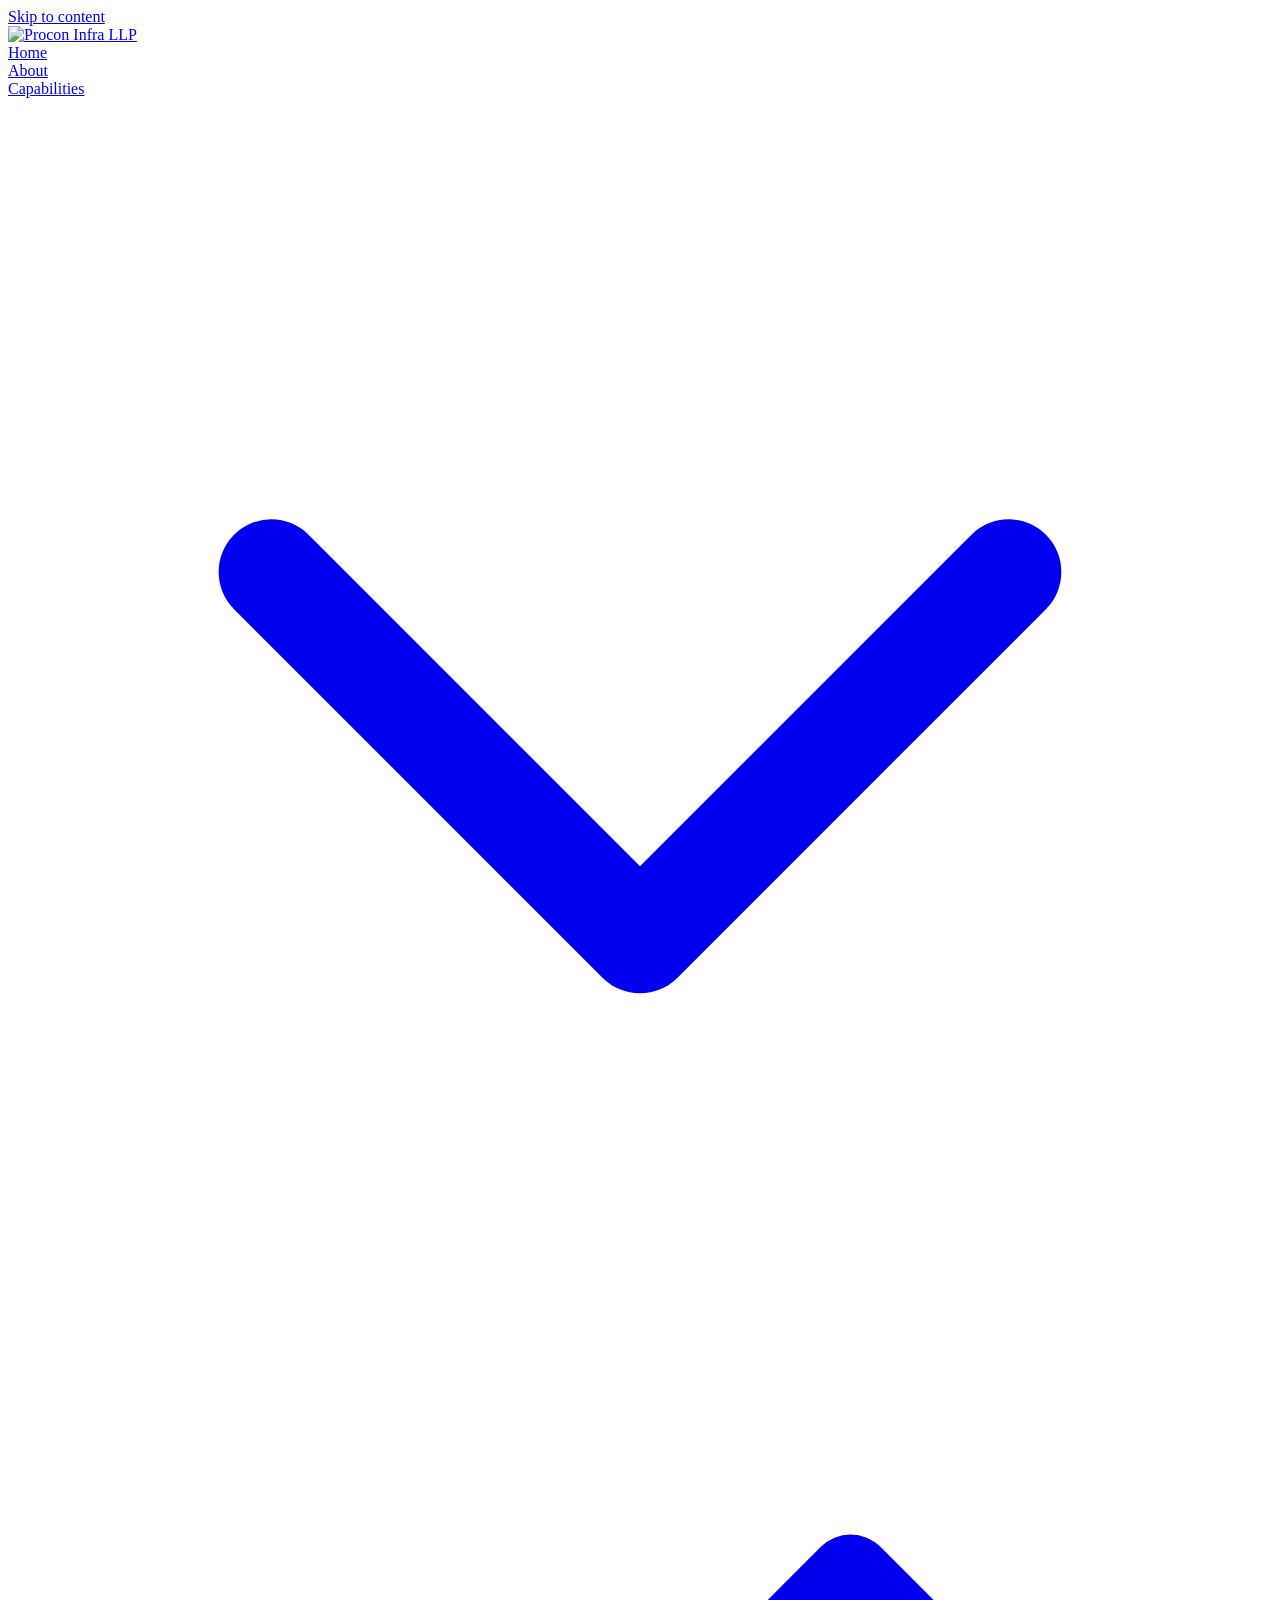
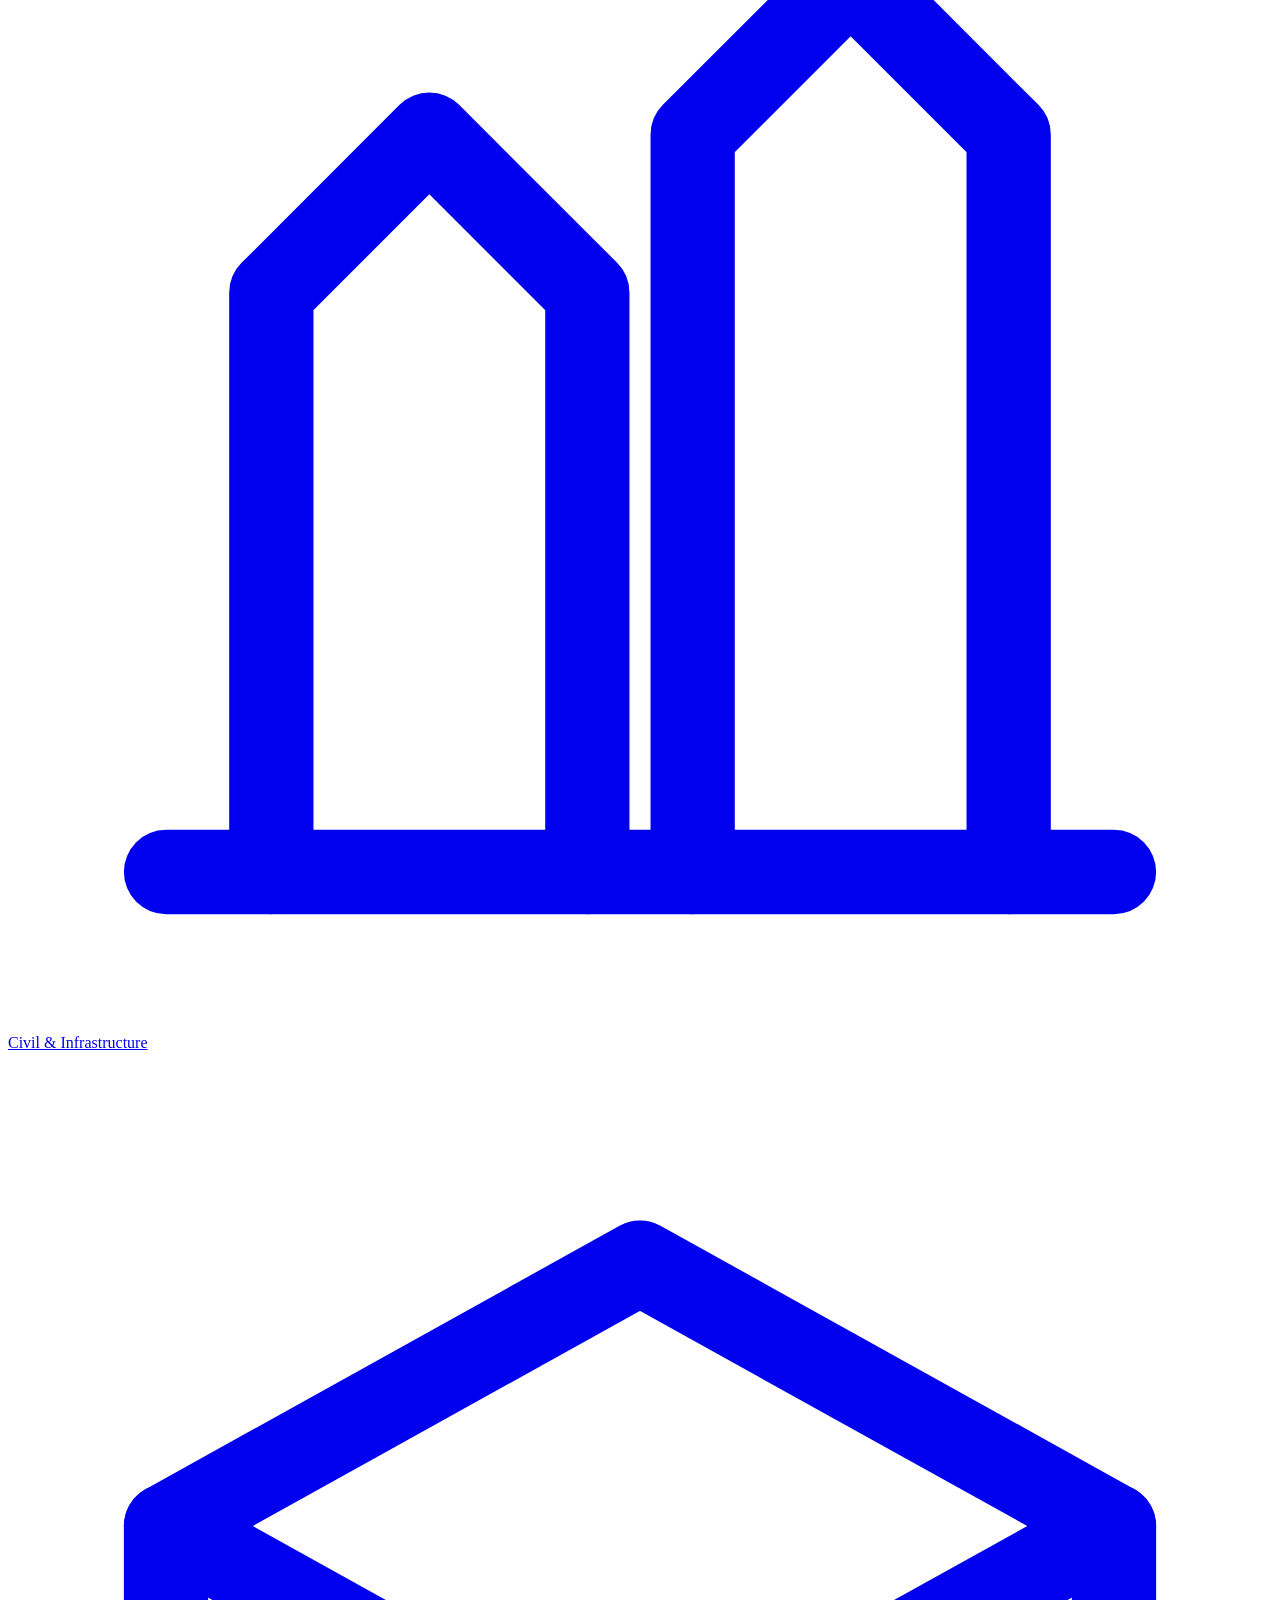
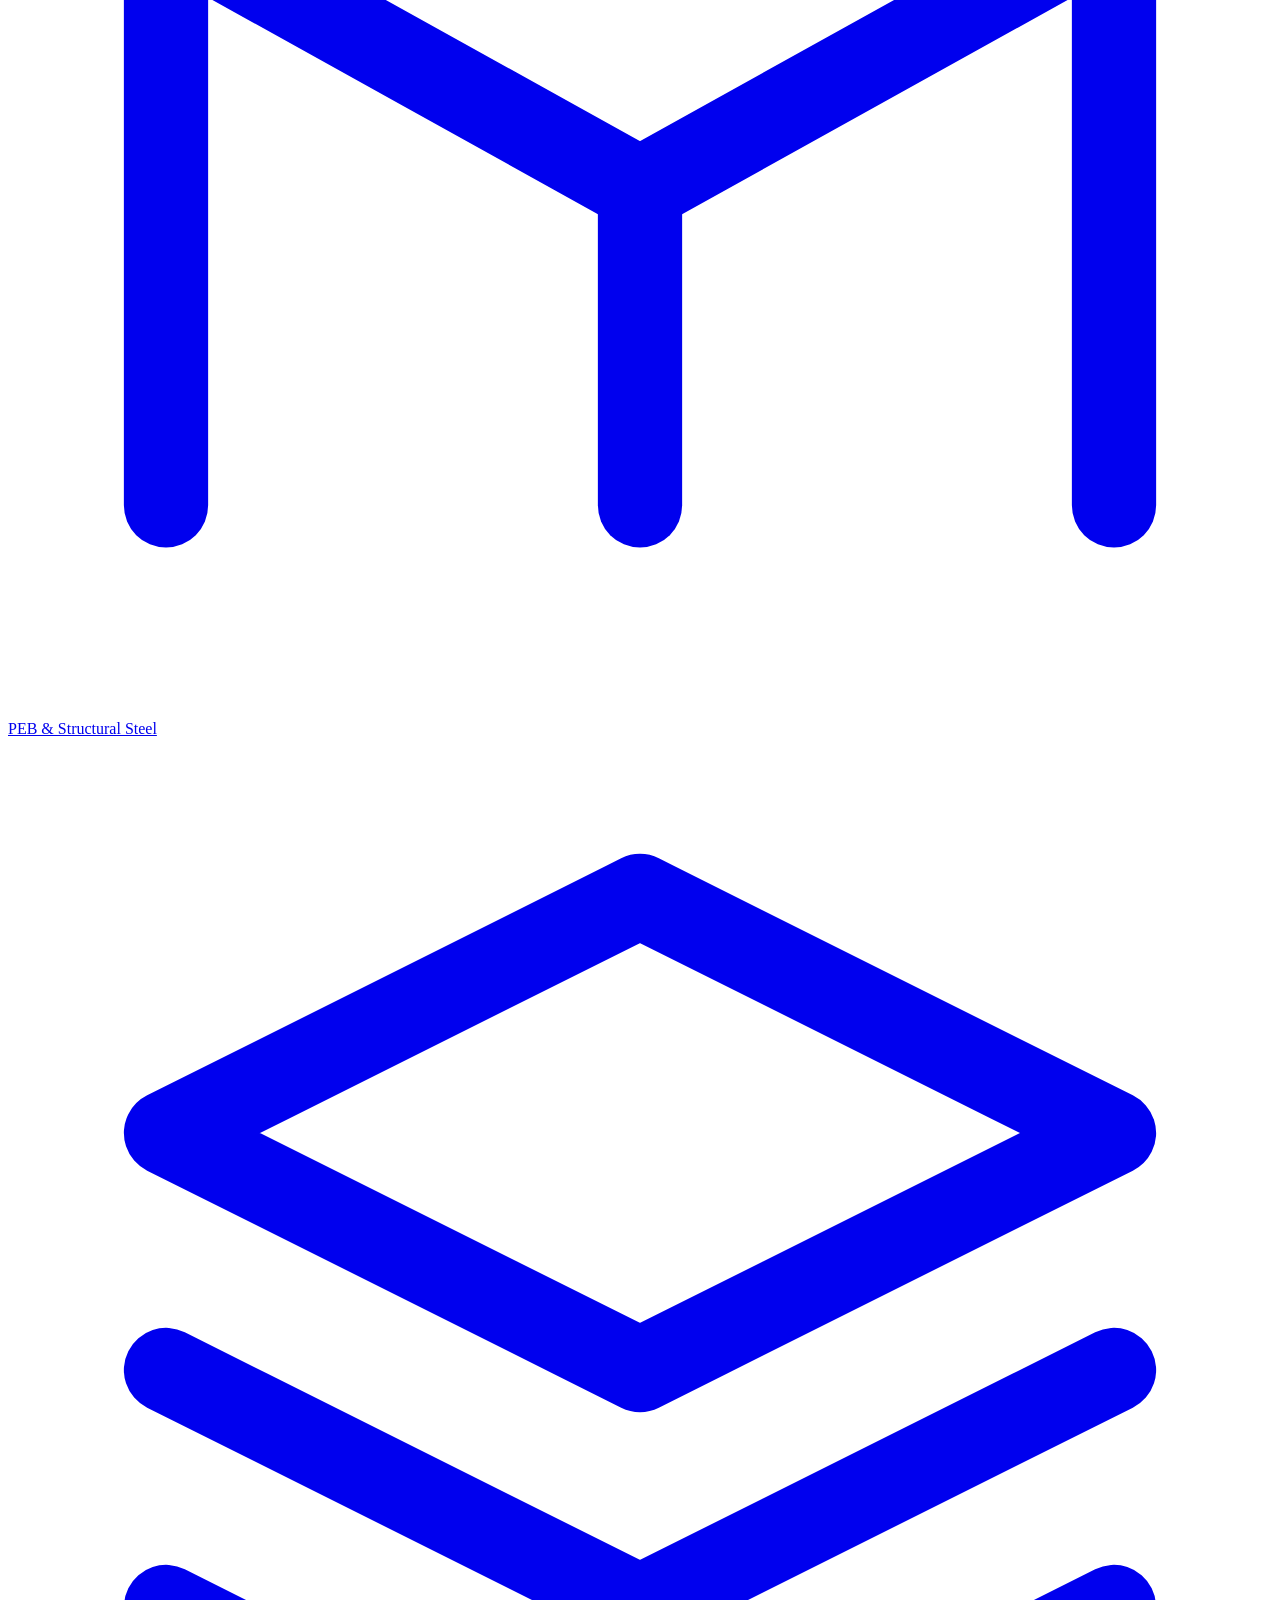
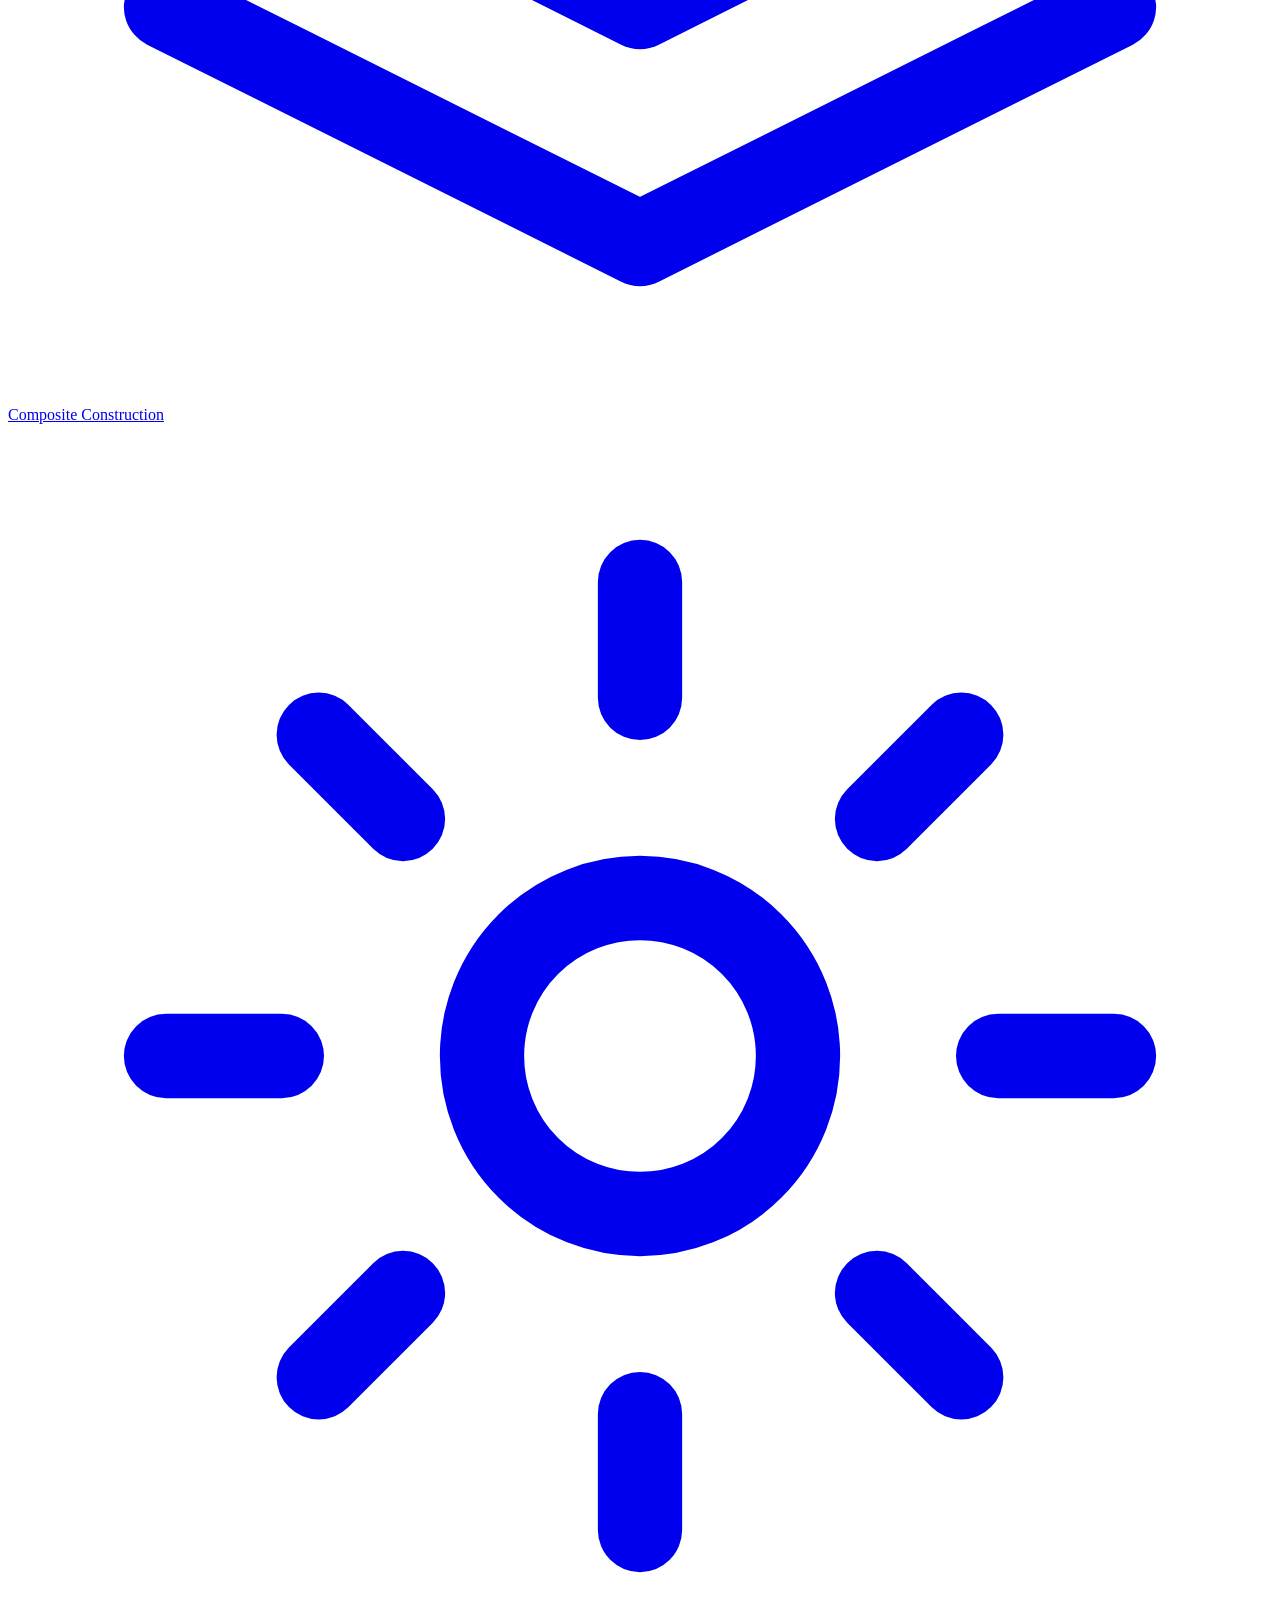
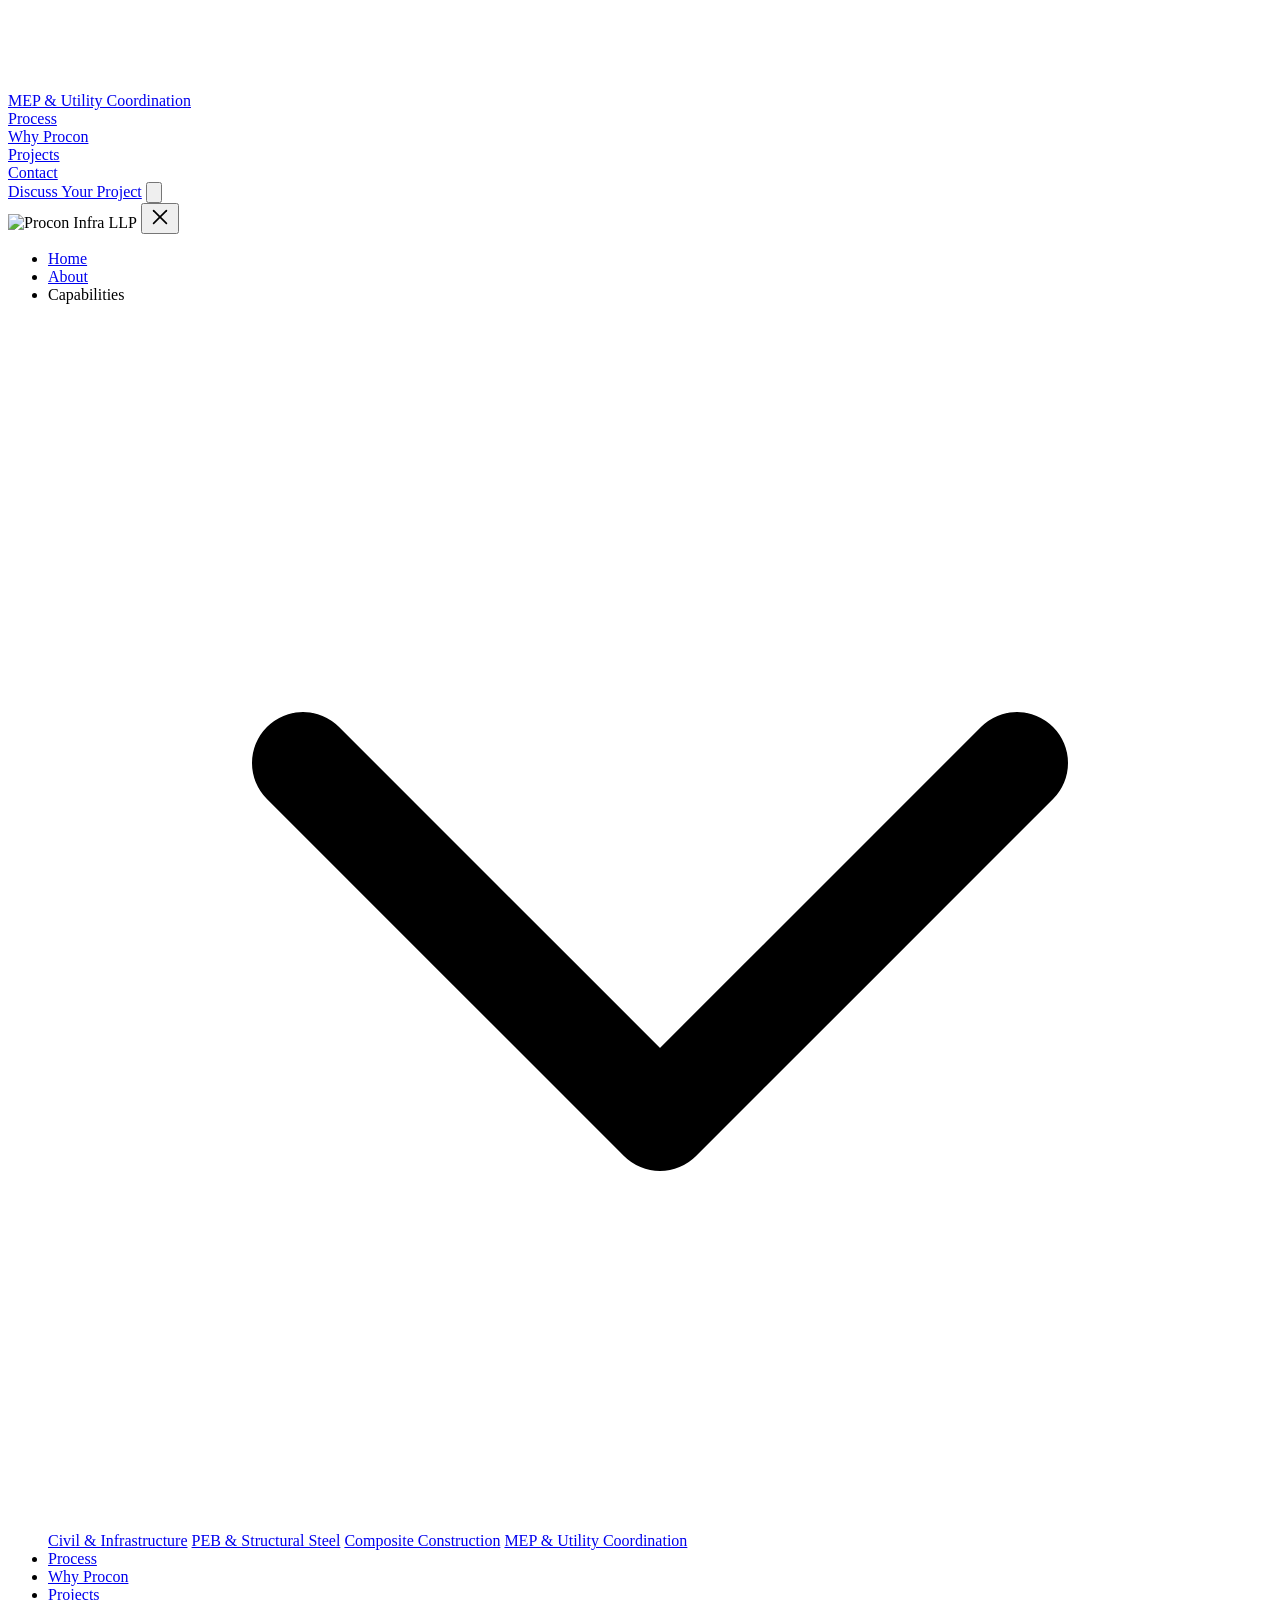
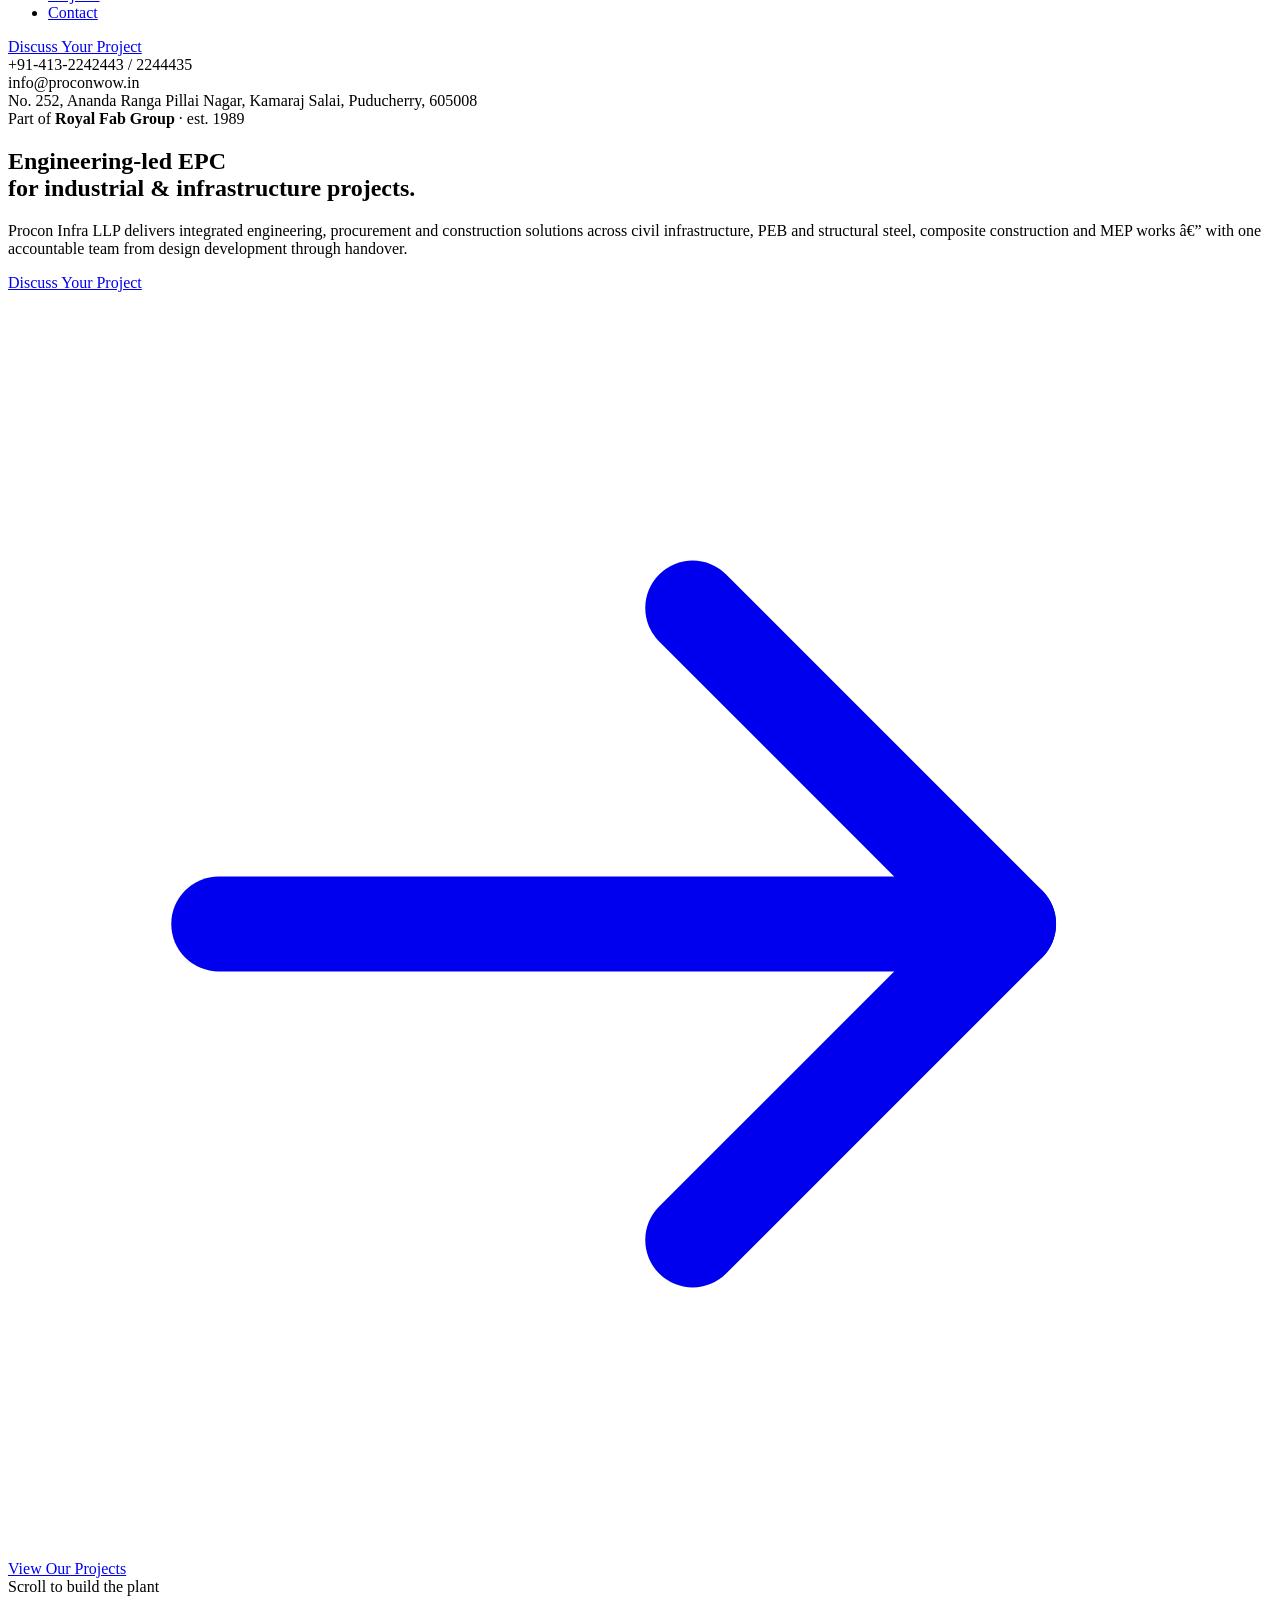
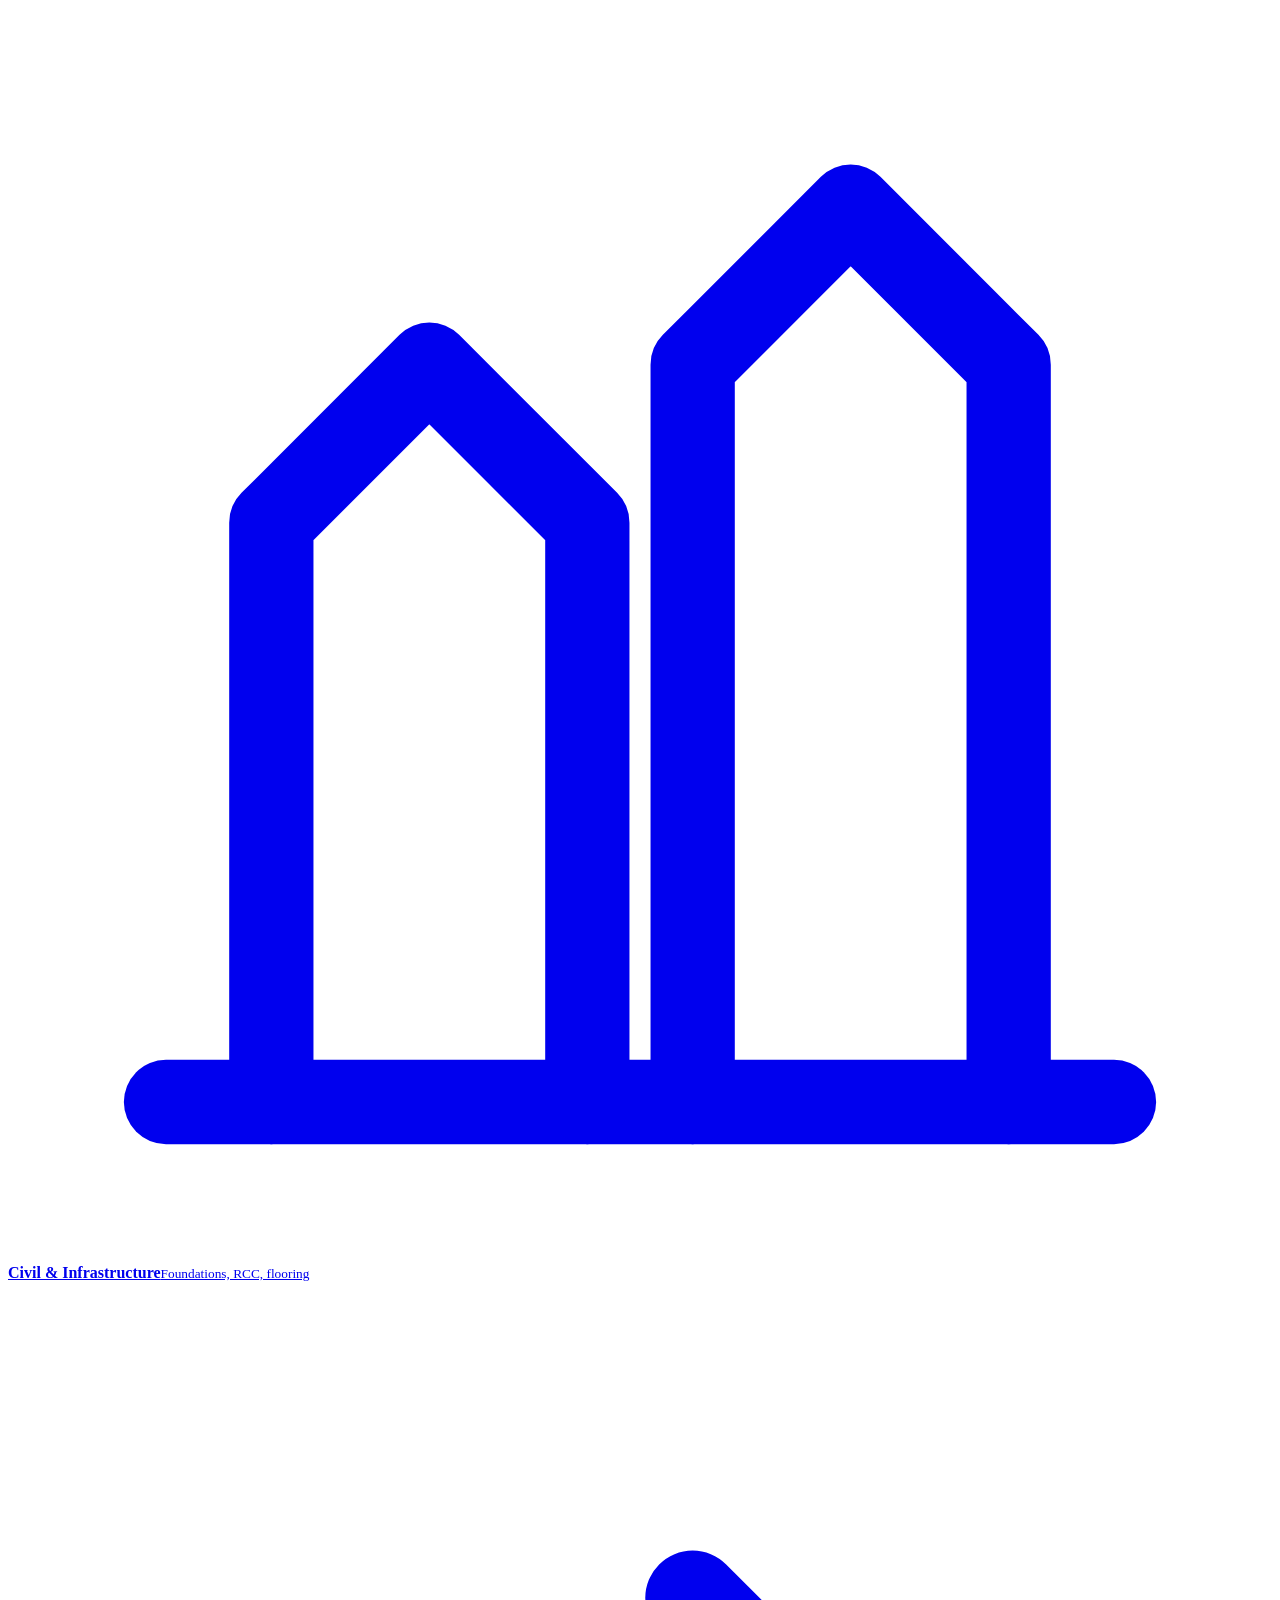
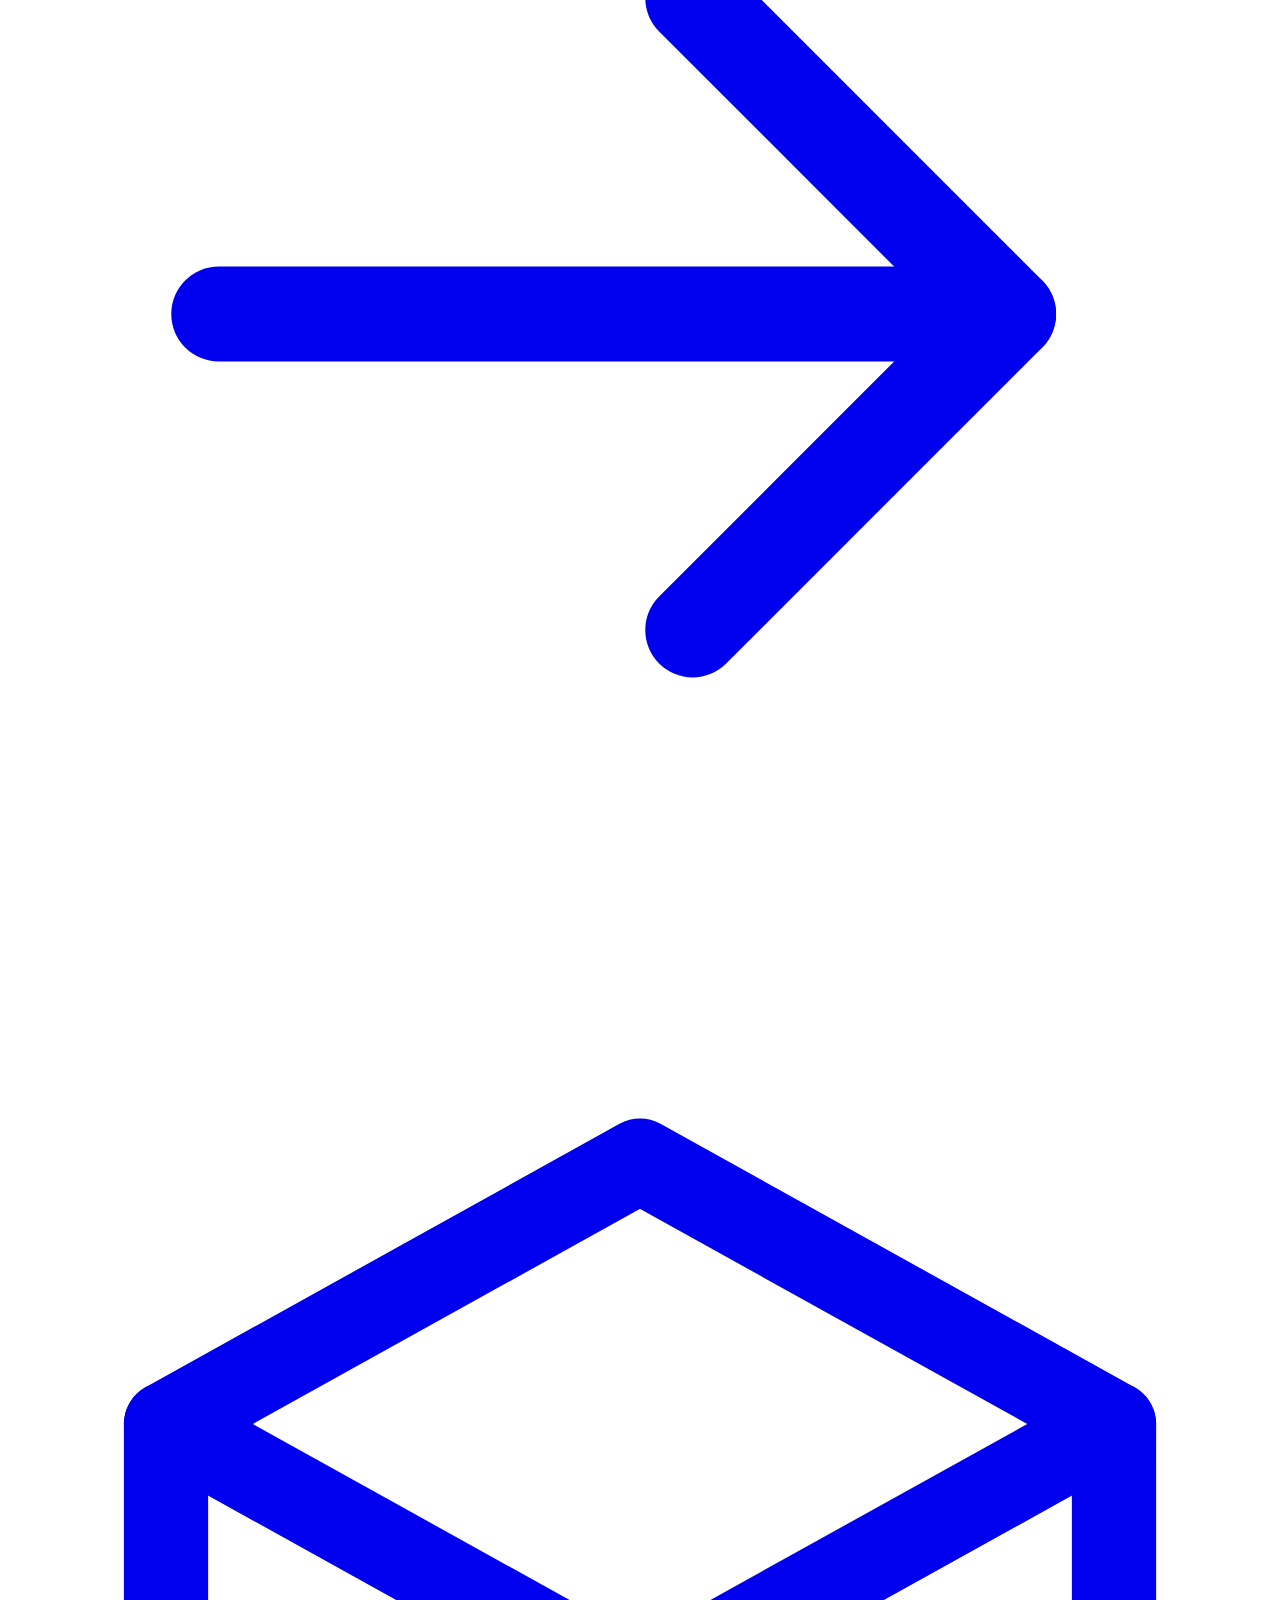
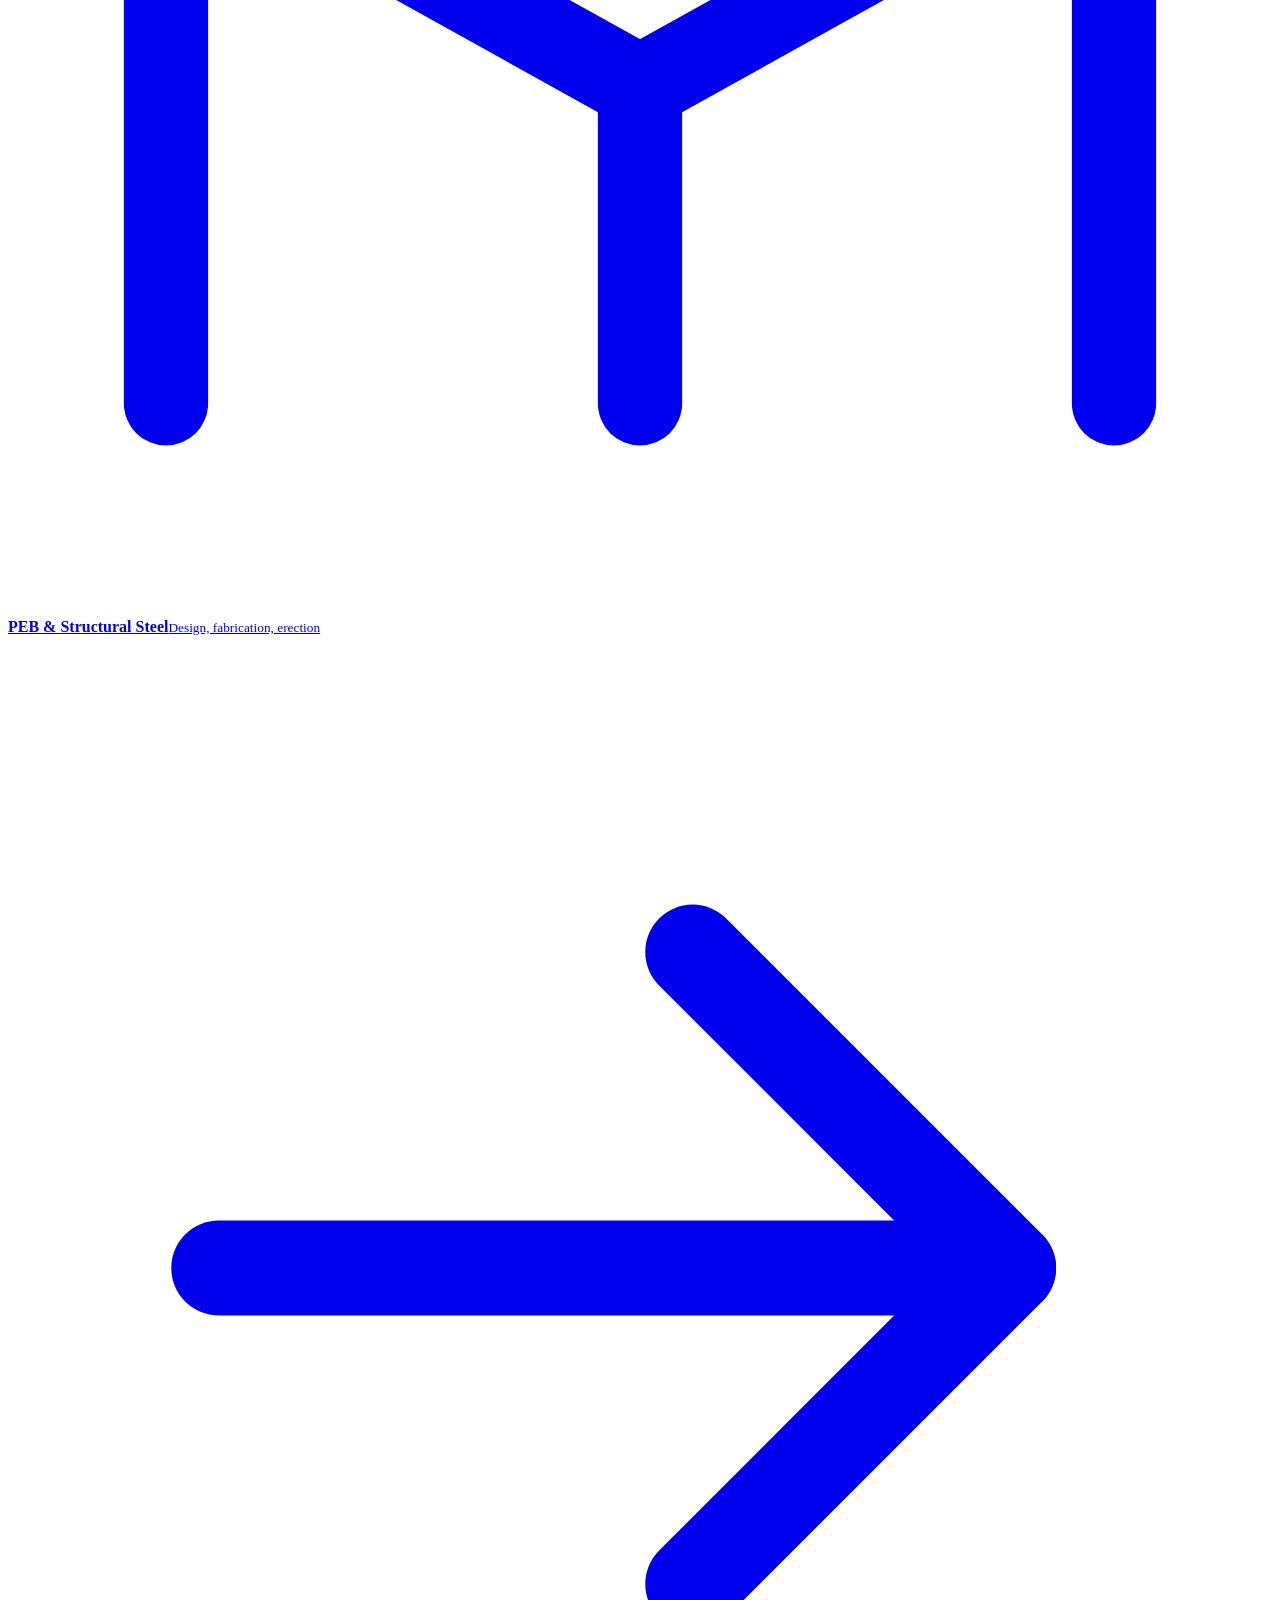
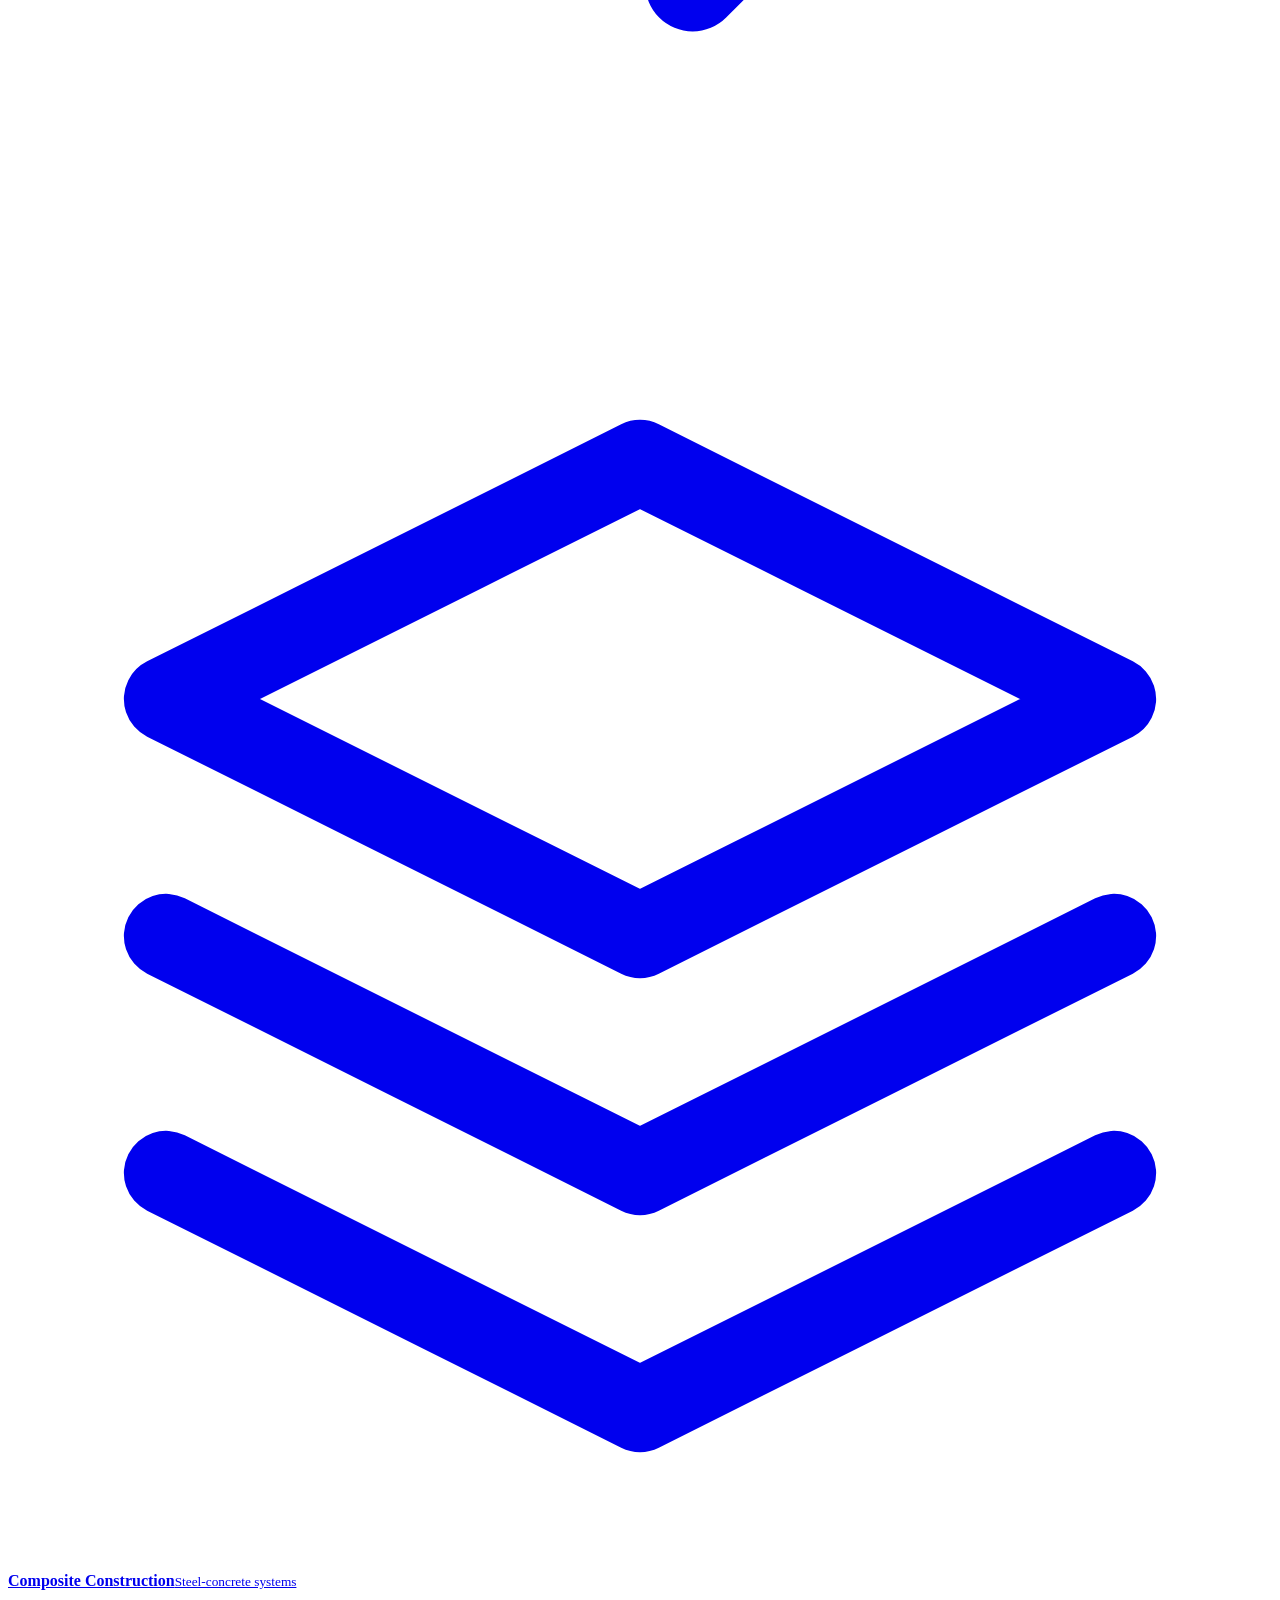
==== index.html @ 9cc43194 "Prepare website for v2 repository Co-authored-by: Copilot <223556219+Copilot@users.noreply.github.co" ====
﻿<!doctype html>
<html lang="en">
<head>
<meta charset="UTF-8">
<meta name="viewport" content="width=device-width, initial-scale=1.0">
<title>Procon Infra LLP | Engineering, Procurement, Construction</title>
<meta name="description" content="Procon Infra LLP is an engineering-led EPC company delivering industrial and infrastructure projects across civil infrastructure, PEB and structural steel, composite construction and MEP. Part of Royal Fab Group, established 1989.">
<link rel="icon" href="assets/images/logo-black.jpg">
<link rel="stylesheet" href="css/style.css?v=6">
</head>
<body>
<a class="skip-link" href="#main">Skip to content</a>

<!-- ===================== NAVBAR ===================== -->
<header class="navbar">
  <div class="navbar__inner">
    <a href="index.html" class="brand"><span class="brand__chip"><img src="assets/images/logo-dark.png" alt="Procon Infra LLP"></span></a>

    <nav class="nav-pills" aria-label="Primary">
      <span class="nav-pills__glow"></span>
      <div class="nav-item"><a href="index.html" class="nav-link is-active">Home</a></div>
      <div class="nav-item"><a href="about.html" class="nav-link">About</a></div>
      <div class="nav-item has-dropdown">
        <a href="services/index.html" class="nav-link">Capabilities
          <svg class="icon" viewBox="0 0 24 24" fill="none" stroke="currentColor" stroke-width="2" stroke-linecap="round" stroke-linejoin="round"><polyline points="5 9 12 16 19 9"/></svg>
        </a>
        <div class="nav-dropdown">
          <a href="services/civil-infrastructure.html"><span class="ic"><svg class="icon" viewBox="0 0 24 24" fill="none" stroke="currentColor" stroke-width="1.6" stroke-linecap="round" stroke-linejoin="round"><path d="M3 21h18"/><path d="M5 21V10l3-3 3 3v11"/><path d="M13 21V7l3-3 3 3v14"/></svg></span>Civil &amp; Infrastructure</a>
          <a href="services/peb-structural-steel.html"><span class="ic"><svg class="icon" viewBox="0 0 24 24" fill="none" stroke="currentColor" stroke-width="1.6" stroke-linecap="round" stroke-linejoin="round"><path d="M3 20V9l9-5 9 5v11"/><path d="M3 9l9 5 9-5"/><path d="M12 14v6"/></svg></span>PEB &amp; Structural Steel</a>
          <a href="services/composite-construction.html"><span class="ic"><svg class="icon" viewBox="0 0 24 24" fill="none" stroke="currentColor" stroke-width="1.6" stroke-linecap="round" stroke-linejoin="round"><path d="M12 3l9 4.5-9 4.5-9-4.5L12 3z"/><path d="M3 12l9 4.5 9-4.5"/><path d="M3 16.5L12 21l9-4.5"/></svg></span>Composite Construction</a>
          <a href="services/mep-utility.html"><span class="ic"><svg class="icon" viewBox="0 0 24 24" fill="none" stroke="currentColor" stroke-width="1.6" stroke-linecap="round" stroke-linejoin="round"><circle cx="12" cy="12" r="3"/><path d="M12 3v2.2M12 18.8V21M21 12h-2.2M5.2 12H3M18.1 5.9l-1.6 1.6M7.5 16.5l-1.6 1.6M18.1 18.1l-1.6-1.6M7.5 7.5L5.9 5.9"/></svg></span>MEP &amp; Utility Coordination</a>
        </div>
      </div>
      <div class="nav-item"><a href="process.html" class="nav-link">Process</a></div>
      <div class="nav-item"><a href="why-procon.html" class="nav-link">Why Procon</a></div>
      <div class="nav-item"><a href="projects.html" class="nav-link">Projects</a></div>
      <div class="nav-item"><a href="contact.html" class="nav-link">Contact</a></div>
    </nav>

    <div class="nav-cta">
      <a href="contact.html" class="btn btn-gold btn-sm">Discuss Your Project</a>
      <button class="navbar__toggle" aria-label="Open menu">
        <svg class="icon" viewBox="0 0 24 24" fill="none" stroke="currentColor" stroke-width="1.8" stroke-linecap="round"><line x1="3.5" y1="7" x2="20.5" y2="7"/><line x1="3.5" y1="12" x2="20.5" y2="12"/><line x1="3.5" y1="17" x2="20.5" y2="17"/></svg>
      </button>
    </div>
  </div>
</header>

<!-- ===================== MOBILE DRAWER ===================== -->
<div class="mobile-drawer">
  <div class="mobile-drawer__top">
    <span class="brand__chip"><img src="assets/images/logo-dark.png" alt="Procon Infra LLP"></span>
    <button class="mobile-drawer__close" aria-label="Close menu">
      <svg class="icon" style="width:22px;height:22px;color:var(--tx-1)" viewBox="0 0 24 24" fill="none" stroke="currentColor" stroke-width="1.8" stroke-linecap="round"><line x1="5" y1="5" x2="19" y2="19"/><line x1="19" y1="5" x2="5" y2="19"/></svg>
    </button>
  </div>
  <ul class="mobile-drawer__list">
    <li><a href="index.html">Home</a></li>
    <li><a href="about.html">About</a></li>
    <li class="mdrop">
      <div class="mdrop__head">Capabilities <svg class="icon" viewBox="0 0 24 24" fill="none" stroke="currentColor" stroke-width="2" stroke-linecap="round" stroke-linejoin="round"><polyline points="5 9 12 16 19 9"/></svg></div>
      <div class="mdrop__panel">
        <a href="services/civil-infrastructure.html">Civil &amp; Infrastructure</a>
        <a href="services/peb-structural-steel.html">PEB &amp; Structural Steel</a>
        <a href="services/composite-construction.html">Composite Construction</a>
        <a href="services/mep-utility.html">MEP &amp; Utility Coordination</a>
      </div>
    </li>
    <li><a href="process.html">Process</a></li>
    <li><a href="why-procon.html">Why Procon</a></li>
    <li><a href="projects.html">Projects</a></li>
    <li><a href="contact.html">Contact</a></li>
  </ul>
  <div class="mobile-drawer__cta"><a href="contact.html" class="btn btn-gold">Discuss Your Project</a></div>
  <div class="mobile-drawer__contact">
    +91-413-2242443 / 2244435<br>info@proconwow.in<br>
    No. 252, Ananda Ranga Pillai Nagar, Kamaraj Salai, Puducherry, 605008
  </div>
</div>

<!-- ===================== HERO (scroll driven 3D build) ===================== -->
<main id="main">
<section class="hx" id="hero" aria-labelledby="hero-title">
  <div class="hx__sticky">
    <div class="container hx__inner">
      <div class="hx__copy">
        <span class="hero__badge"><span class="dot"></span><span>Part of <b>Royal Fab Group</b> &middot; est. 1989</span></span>
        <h1 id="hero-title">Engineering-led EPC <br>for industrial &amp; infrastructure projects.</h1>
        <p class="lead">Procon Infra LLP delivers integrated engineering, procurement and construction solutions across civil infrastructure, PEB and structural steel, composite construction and MEP works â€” with one accountable team from design development through handover.</p>
        <div class="hero__actions">
          <a href="contact.html" class="btn btn-gold">Discuss Your Project
            <svg viewBox="0 0 24 24" fill="none" stroke="currentColor" stroke-width="1.8" stroke-linecap="round" stroke-linejoin="round"><line x1="4" y1="12" x2="19" y2="12"/><polyline points="13 6 19 12 13 18"/></svg>
          </a>
          <a href="projects.html" class="btn btn-ghost-light">View Our Projects</a>
        </div>
        <div class="hx__panel" id="hx-stage"></div>
      </div>
    </div>
    <div class="hx__stage" data-epc3d data-shift=".07" data-rail data-rail-target="#hx-stage" data-scrub="#hero"></div>
    <div class="hx__cue" aria-hidden="true"><span></span>Scroll to build the plant</div>
  </div>
</section>

<section class="hx-after">
  <div class="container">
    <nav class="hx__disciplines" aria-label="Capabilities">
      <a href="services/civil-infrastructure.html"><span class="ic"><svg viewBox="0 0 24 24" fill="none" stroke="currentColor" stroke-width="1.6" stroke-linecap="round" stroke-linejoin="round"><path d="M3 21h18"/><path d="M5 21V10l3-3 3 3v11"/><path d="M13 21V7l3-3 3 3v14"/></svg></span><span><b>Civil &amp; Infrastructure</b><small>Foundations, RCC, flooring</small></span><svg class="arr" viewBox="0 0 24 24" fill="none" stroke="currentColor" stroke-width="1.8" stroke-linecap="round" stroke-linejoin="round"><line x1="4" y1="12" x2="19" y2="12"/><polyline points="13 6 19 12 13 18"/></svg></a>
      <a href="services/peb-structural-steel.html"><span class="ic"><svg viewBox="0 0 24 24" fill="none" stroke="currentColor" stroke-width="1.6" stroke-linecap="round" stroke-linejoin="round"><path d="M3 20V9l9-5 9 5v11"/><path d="M3 9l9 5 9-5"/><path d="M12 14v6"/></svg></span><span><b>PEB &amp; Structural Steel</b><small>Design, fabrication, erection</small></span><svg class="arr" viewBox="0 0 24 24" fill="none" stroke="currentColor" stroke-width="1.8" stroke-linecap="round" stroke-linejoin="round"><line x1="4" y1="12" x2="19" y2="12"/><polyline points="13 6 19 12 13 18"/></svg></a>
      <a href="services/composite-construction.html"><span class="ic"><svg viewBox="0 0 24 24" fill="none" stroke="currentColor" stroke-width="1.6" stroke-linecap="round" stroke-linejoin="round"><path d="M12 3l9 4.5-9 4.5-9-4.5L12 3z"/><path d="M3 12l9 4.5 9-4.5"/><path d="M3 16.5L12 21l9-4.5"/></svg></span><span><b>Composite Construction</b><small>Steel-concrete systems</small></span><svg class="arr" viewBox="0 0 24 24" fill="none" stroke="currentColor" stroke-width="1.8" stroke-linecap="round" stroke-linejoin="round"><line x1="4" y1="12" x2="19" y2="12"/><polyline points="13 6 19 12 13 18"/></svg></a>
      <a href="services/mep-utility.html"><span class="ic"><svg viewBox="0 0 24 24" fill="none" stroke="currentColor" stroke-width="1.6" stroke-linecap="round" stroke-linejoin="round"><circle cx="12" cy="12" r="3"/><path d="M12 3v2.2M12 18.8V21M21 12h-2.2M5.2 12H3M18.1 5.9l-1.6 1.6M7.5 16.5l-1.6 1.6M18.1 18.1l-1.6-1.6M7.5 7.5L5.9 5.9"/></svg></span><span><b>MEP &amp; Utility Coordination</b><small>Electrical, HVAC, fire, plumbing</small></span><svg class="arr" viewBox="0 0 24 24" fill="none" stroke="currentColor" stroke-width="1.8" stroke-linecap="round" stroke-linejoin="round"><line x1="4" y1="12" x2="19" y2="12"/><polyline points="13 6 19 12 13 18"/></svg></a>
    </nav>
  </div>
</section>

<!-- ===================== TAGLINE REVEAL ===================== -->
<section class="tagline-reveal">
  <div class="container">
    <p class="tagline-reveal__text" data-words>We engineer it, source it, fabricate it and build it. You work with one team, one schedule and one point of accountability from the first footing to final handover.</p>
  </div>
</section>

<!-- ===================== CAPABILITIES ===================== -->
<section class="section bg-white">
  <div class="container">
    <div class="section-head reveal">
      <span class="eyebrow">What we deliver</span>
      <h2>Integrated capability. One accountable team.</h2>
      <p>Procon brings engineering, procurement, construction and project coordination together under one delivery framework, keeping design, procurement, manufacturing and site execution aligned throughout the project lifecycle.</p>
    </div>
    <div class="grid grid-4 reveal reveal-stagger">
      <a href="services/civil-infrastructure.html" class="feature-card" style="--i:0">
        <div class="feature-card__media"><span class="feature-card__num">01</span><img src="https://images.pexels.com/photos/37733179/pexels-photo-37733179.jpeg?auto=compress&cs=tinysrgb&w=1200" alt="Civil and infrastructure foundation works"></div>
        <div class="feature-card__body">
          <h3>Civil &amp; Infrastructure</h3>
          <p style="margin-top:10px;color:var(--tx-d2);font-size:.92rem;line-height:1.6">Industrial civil works engineered for durability, constructability and seamless integration with the overall project.</p>
          <span class="card-link">Explore capability <svg viewBox="0 0 24 24" fill="none" stroke="currentColor" stroke-width="1.8" stroke-linecap="round" stroke-linejoin="round"><line x1="4" y1="12" x2="19" y2="12"/><polyline points="13 6 19 12 13 18"/></svg></span>
        </div>
      </a>
      <a href="services/peb-structural-steel.html" class="feature-card" style="--i:1">
        <div class="feature-card__media"><span class="feature-card__num">02</span><img src="https://images.pexels.com/photos/10682523/pexels-photo-10682523.jpeg?auto=compress&cs=tinysrgb&w=1200" alt="Pre-engineered building erection"></div>
        <div class="feature-card__body">
          <h3>PEB &amp; Structural Steel</h3>
          <p style="margin-top:10px;color:var(--tx-d2);font-size:.92rem;line-height:1.6">PEB and structural steel solutions engineered for industrial performance, supported by the manufacturing capabilities of Metalscope.</p>
          <span class="card-link">Explore capability <svg viewBox="0 0 24 24" fill="none" stroke="currentColor" stroke-width="1.8" stroke-linecap="round" stroke-linejoin="round"><line x1="4" y1="12" x2="19" y2="12"/><polyline points="13 6 19 12 13 18"/></svg></span>
        </div>
      </a>
      <a href="services/composite-construction.html" class="feature-card" style="--i:2">
        <div class="feature-card__media"><span class="feature-card__num">03</span><img src="https://images.pexels.com/photos/8960939/pexels-photo-8960939.jpeg?auto=compress&cs=tinysrgb&w=1200" alt="Composite box girder fabrication"></div>
        <div class="feature-card__body">
          <h3>Composite Construction</h3>
          <p style="margin-top:10px;color:var(--tx-d2);font-size:.92rem;line-height:1.6">Integrated steel-concrete systems designed to combine structural efficiency, construction speed and coordinated execution.</p>
          <span class="card-link">Explore capability <svg viewBox="0 0 24 24" fill="none" stroke="currentColor" stroke-width="1.8" stroke-linecap="round" stroke-linejoin="round"><line x1="4" y1="12" x2="19" y2="12"/><polyline points="13 6 19 12 13 18"/></svg></span>
        </div>
      </a>
      <a href="services/mep-utility.html" class="feature-card" style="--i:3">
        <div class="feature-card__media"><span class="feature-card__num">04</span><img src="https://images.pexels.com/photos/32032996/pexels-photo-32032996.jpeg?auto=compress&cs=tinysrgb&w=1200" alt="MEP HVAC coordination render"></div>
        <div class="feature-card__body">
          <h3>MEP &amp; Utility Coordination</h3>
          <p style="margin-top:10px;color:var(--tx-d2);font-size:.92rem;line-height:1.6">Electrical, HVAC, plumbing, fire protection and utility systems coordinated with the structural and project requirements.</p>
          <span class="card-link">Explore capability <svg viewBox="0 0 24 24" fill="none" stroke="currentColor" stroke-width="1.8" stroke-linecap="round" stroke-linejoin="round"><line x1="4" y1="12" x2="19" y2="12"/><polyline points="13 6 19 12 13 18"/></svg></span>
        </div>
      </a>
    </div>
  </div>
</section>

<!-- ===================== ABOUT TEASER ===================== -->
<section class="section bg-panel surface-aurora surface-grid" style="overflow:hidden">
  <div class="container">
    <div class="split">
      <div class="reveal">
        <span class="eyebrow">About Procon Infra LLP</span>
        <h2 style="font-size:clamp(1.9rem,3.2vw,2.6rem);color:var(--tx-1)">Engineering and execution, built around one accountable team.</h2>
        <p style="margin-top:20px;color:var(--tx-2);font-size:1.05rem;line-height:1.75">Procon Infra LLP is an integrated Engineering, Procurement and Construction company delivering industrial and infrastructure projects. Our delivery model brings engineering, procurement, construction and project controls together to provide coordinated execution from design development through testing, commissioning and handover.</p>
        <ul class="check-list mt-32">
          <li><svg viewBox="0 0 24 24" fill="none" stroke="currentColor" stroke-width="2" stroke-linecap="round" stroke-linejoin="round"><polyline points="4 12.5 9.5 18 20 6"/></svg> Integrated EPC delivery across multiple disciplines</li>
          <li><svg viewBox="0 0 24 24" fill="none" stroke="currentColor" stroke-width="2" stroke-linecap="round" stroke-linejoin="round"><polyline points="4 12.5 9.5 18 20 6"/></svg> Engineering-led planning and execution</li>
          <li><svg viewBox="0 0 24 24" fill="none" stroke="currentColor" stroke-width="2" stroke-linecap="round" stroke-linejoin="round"><polyline points="4 12.5 9.5 18 20 6"/></svg> One accountable team from design to handover</li>
        </ul>
        <a href="about.html" class="btn btn-ghost-light mt-32">Learn About Us
          <svg viewBox="0 0 24 24" fill="none" stroke="currentColor" stroke-width="1.8" stroke-linecap="round" stroke-linejoin="round"><line x1="4" y1="12" x2="19" y2="12"/><polyline points="13 6 19 12 13 18"/></svg>
        </a>
      </div>
      <div class="rounded-media reveal" style="aspect-ratio:4/3">
        <img src="https://images.pexels.com/photos/8961031/pexels-photo-8961031.jpeg?auto=compress&cs=tinysrgb&w=1200" alt="Procon engineers reviewing drawings on an active steel structure site">
      </div>
    </div>
  </div>
</section>

<!-- ===================== PROCESS TEASER ===================== -->
<section class="section bg-white">
  <div class="container">
    <div class="section-head center reveal">
      <span class="eyebrow">Project execution</span>
      <h2>Structured delivery from project award to handover</h2>
      <p>Every project follows a defined delivery framework designed to keep engineering, procurement, construction, quality, safety and project controls aligned from mobilisation through commissioning and handover.</p>
    </div>
    <div class="mini-steps reveal reveal-stagger" style="border:1px solid var(--line-light);border-radius:var(--radius-lg);background:var(--paper)">
      <div class="mini-step" style="--i:0"><div class="mini-step__num" style="background:#fff;border-color:rgba(217,164,65,.4)">01</div><h4 style="color:var(--tx-d1)">Kick-off &amp; Inputs</h4><p>Scope, data and mobilisation planning</p></div>
      <div class="mini-step" style="--i:1"><div class="mini-step__num" style="background:#fff;border-color:rgba(217,164,65,.4)">02</div><h4 style="color:var(--tx-d1)">Design &amp; Approvals</h4><p>Civil, structural and MEP coordination</p></div>
      <div class="mini-step" style="--i:2"><div class="mini-step__num" style="background:#fff;border-color:rgba(217,164,65,.4)">03</div><h4 style="color:var(--tx-d1)">Procurement</h4><p>Vendors, expediting, logistics</p></div>
      <div class="mini-step" style="--i:3"><div class="mini-step__num" style="background:#fff;border-color:rgba(217,164,65,.4)">04</div><h4 style="color:var(--tx-d1)">Fabrication &amp; Civil Works</h4><p>Shop fabrication, site erection</p></div>
      <div class="mini-step" style="--i:4"><div class="mini-step__num" style="background:#fff;border-color:rgba(217,164,65,.4)">05</div><h4 style="color:var(--tx-d1)">Site Execution</h4><p>Safe, systematic build sequencing</p></div>
    </div>
    <div class="text-center mt-32 reveal">
      <a href="process.html" class="btn btn-ghost-dark">See the Full Methodology
        <svg viewBox="0 0 24 24" fill="none" stroke="currentColor" stroke-width="1.8" stroke-linecap="round" stroke-linejoin="round"><line x1="4" y1="12" x2="19" y2="12"/><polyline points="13 6 19 12 13 18"/></svg>
      </a>
    </div>
  </div>
</section>

<!-- ===================== FEATURED PROJECTS ===================== -->
<section class="section bg-paper">
  <div class="container">
    <div class="section-head reveal">
      <span class="eyebrow">Project credentials</span>
      <h2>Projects that demonstrate our capability</h2>
      <p>A selection of industrial projects delivered and under execution across manufacturing, life sciences and other industrial environments.</p>
    </div>
    <div class="grid grid-3 reveal reveal-stagger">
      <a href="projects.html" class="card" style="--i:0;padding:0;overflow:hidden">
        <div style="aspect-ratio:4/3;overflow:hidden"><img src="https://images.pexels.com/photos/10501161/pexels-photo-10501161.jpeg?auto=compress&cs=tinysrgb&w=1200" alt="SAFETAB Life Sciences structural steel building" style="width:100%;height:100%;object-fit:cover"></div>
        <div style="padding:26px">
          <span class="pill-tag">Completed</span>
          <h3>SAFETAB Life Sciences</h3>
          <p style="margin-top:6px;color:var(--tx-d3);font-size:.86rem">G+3 industrial facility</p>
          <div class="divider-line mt-16" style="margin-bottom:16px"></div>
          <p style="font-size:.88rem"><b>Scope:</b> Structural steel and building works</p>
          <p style="font-size:.88rem;margin-top:6px"><b>Key credential:</b> Completed in 75 days</p>
        </div>
      </a>
      <a href="projects.html" class="card" style="--i:1;padding:0;overflow:hidden">
        <div style="aspect-ratio:4/3;overflow:hidden"><img src="https://images.pexels.com/photos/36006588/pexels-photo-36006588.jpeg?auto=compress&cs=tinysrgb&w=1200" alt="Sai Nadha Plastics pre-engineered building" style="width:100%;height:100%;object-fit:cover"></div>
        <div style="padding:26px">
          <span class="pill-tag">In Progress</span>
          <h3>Sai Nadha Plastics</h3>
          <p style="margin-top:6px;color:var(--tx-d3);font-size:.86rem">Industrial manufacturing facility</p>
          <div class="divider-line mt-16" style="margin-bottom:16px"></div>
          <p style="font-size:.88rem"><b>Scope:</b> PEB, roofing and cladding</p>
          <p style="font-size:.88rem;margin-top:6px"><b>Project value:</b> â‚¹10 Cr</p>
        </div>
      </a>
      <a href="projects.html" class="card" style="--i:2;padding:0;overflow:hidden">
        <div style="aspect-ratio:4/3;overflow:hidden"><img src="https://images.pexels.com/photos/10031804/pexels-photo-10031804.jpeg?auto=compress&cs=tinysrgb&w=1200" alt="Schwing Stetter heavy industrial steel buildings" style="width:100%;height:100%;object-fit:cover"></div>
        <div style="padding:26px">
          <span class="pill-tag">Completed</span>
          <h3>Schwing Stetter</h3>
          <p style="margin-top:6px;color:var(--tx-d3);font-size:.86rem">Heavy industrial facilities</p>
          <div class="divider-line mt-16" style="margin-bottom:16px"></div>
          <p style="font-size:.88rem"><b>Scope:</b> Structural systems and crane-support infrastructure</p>
          <p style="font-size:.88rem;margin-top:6px"><b>Scale:</b> 2 buildings, 16 EOT + 24 semi-gantry cranes*</p>
        </div>
      </a>
    </div>
    <p class="text-center reveal" style="margin-top:18px;font-size:.8rem;color:var(--tx-d3)">*All project values and technical figures are subject to internal verification before final publication.</p>
    <div class="text-center mt-24 reveal">
      <a href="projects.html" class="btn btn-gold">View All Projects
        <svg viewBox="0 0 24 24" fill="none" stroke="currentColor" stroke-width="1.8" stroke-linecap="round" stroke-linejoin="round"><line x1="4" y1="12" x2="19" y2="12"/><polyline points="13 6 19 12 13 18"/></svg>
      </a>
    </div>
  </div>
</section>

<!-- ===================== VALUES ===================== -->
<section class="section-tight bg-dark surface-dots" style="overflow:hidden">
  <div class="container">
    <div class="section-head center reveal">
      <span class="eyebrow">What drives us</span>
      <h2 style="color:var(--tx-1)">What we stand for</h2>
    </div>
    <div class="grid grid-4 reveal reveal-stagger">
      <div class="value-card" style="--i:0"><div class="icon-badge"><svg viewBox="0 0 24 24" fill="none" stroke="currentColor" stroke-width="1.6" stroke-linecap="round" stroke-linejoin="round"><path d="M3 17a9 9 0 0 1 18 0"/><path d="M2 17h20"/><path d="M12 6v3"/></svg></div><h3 style="color:var(--tx-1)">Safety</h3><p>Protecting people, assets and operations through disciplined planning and execution.</p></div>
      <div class="value-card" style="--i:1"><div class="icon-badge teal"><svg viewBox="0 0 24 24" fill="none" stroke="currentColor" stroke-width="1.6" stroke-linecap="round" stroke-linejoin="round"><path d="M3.5 15.5l5-5 12 12-5 5z"/><path d="M8 11l2 2M11 8l2 2M14 5l2 2"/></svg></div><h3 style="color:var(--tx-1)">Engineering Excellence</h3><p>Designing for constructability, reliability and performance.</p></div>
      <div class="value-card" style="--i:2"><div class="icon-badge"><svg viewBox="0 0 24 24" fill="none" stroke="currentColor" stroke-width="1.6" stroke-linecap="round" stroke-linejoin="round"><circle cx="12" cy="12" r="8.5"/><circle cx="12" cy="12" r="5"/><circle cx="12" cy="12" r="1.5" fill="currentColor" stroke="none"/></svg></div><h3 style="color:var(--tx-1)">Accountability</h3><p>Taking ownership of coordination, execution and delivery.</p></div>
      <div class="value-card" style="--i:3"><div class="icon-badge teal"><svg viewBox="0 0 24 24" fill="none" stroke="currentColor" stroke-width="1.6" stroke-linecap="round" stroke-linejoin="round"><path d="M12 3v17"/><path d="M7 21h10"/><path d="M4 7h6M14 7h6"/><path d="M4 7l-2.5 5a2.5 2.5 0 0 0 5 0z"/><path d="M20 7l-2.5 5a2.5 2.5 0 0 0 5 0z"/></svg></div><h3 style="color:var(--tx-1)">Integrity</h3><p>Communicating clearly and conducting business responsibly.</p></div>
    </div>
  </div>
</section>

<!-- ===================== CTA ===================== -->
<section class="section bg-paper">
  <div class="container reveal">
    <div class="cta-banner">
      <div class="cta-banner__text">
        <h2>Planning an industrial or infrastructure project?</h2>
        <p>Share your project requirements with our team. Whether you are at concept stage, evaluating an EPC partner or preparing for execution, we can help define the right delivery approach.</p>
      </div>
      <div class="cta-banner__actions">
        <a href="contact.html" class="btn btn-gold">Discuss Your Project</a>
        <a href="projects.html" class="btn btn-ghost-light">View Our Projects</a>
      </div>
    </div>
  </div>
</section>

</main>

<!-- ===================== FOOTER ===================== -->
<footer class="footer">
  <div class="container">
    <div class="footer__top">
      <div class="footer__brand">
        <img src="assets/images/logo-dark.png" alt="Procon Infra LLP">
        <p>Engineering. Procurement. Construction.<br>Integrated EPC delivery for industrial and infrastructure projects.<br>Part of Royal Fab Group (est. 1989)</p>
      </div>
      <div>
        <h4>Company</h4>
        <ul class="footer__links">
          <li><a href="about.html">About Us</a></li>
          <li><a href="why-procon.html">Why Procon</a></li>
          <li><a href="process.html">Our Process</a></li>
          <li><a href="projects.html">Projects</a></li>
        </ul>
      </div>
      <div>
        <h4>Capabilities</h4>
        <ul class="footer__links">
          <li><a href="services/civil-infrastructure.html">Civil &amp; Infrastructure</a></li>
          <li><a href="services/peb-structural-steel.html">PEB &amp; Structural Steel</a></li>
          <li><a href="services/composite-construction.html">Composite Construction</a></li>
          <li><a href="services/mep-utility.html">MEP &amp; Utility Coordination</a></li>
        </ul>
      </div>
      <div>
        <h4>Get in Touch</h4>
        <ul class="footer__contact">
          <li><svg viewBox="0 0 24 24" fill="none" stroke="currentColor" stroke-width="1.6" stroke-linecap="round" stroke-linejoin="round"><path d="M12 21s7-6.6 7-11.5A7 7 0 0 0 5 9.5C5 14.4 12 21 12 21z"/><circle cx="12" cy="9.5" r="2.4"/></svg> No. 252, Ananda Ranga Pillai Nagar, Kamaraj Salai, Puducherry, 605008</li>
          <li><svg viewBox="0 0 24 24" fill="none" stroke="currentColor" stroke-width="1.6" stroke-linecap="round" stroke-linejoin="round"><path d="M5 4h3.2l1.3 4.3-2 1.6a13 13 0 0 0 6.6 6.6l1.6-2L20 15.8V19a2 2 0 0 1-2.2 2A16 16 0 0 1 3 6.2 2 2 0 0 1 5 4z"/></svg> +91-413-2242443 / 2244435</li>
          <li><svg viewBox="0 0 24 24" fill="none" stroke="currentColor" stroke-width="1.6" stroke-linecap="round" stroke-linejoin="round"><rect x="3" y="5" width="18" height="14" rx="2"/><path d="M3.5 6.5L12 13l8.5-6.5"/></svg> info@proconwow.in</li>
          <li><svg viewBox="0 0 24 24" fill="none" stroke="currentColor" stroke-width="1.6" stroke-linecap="round" stroke-linejoin="round"><circle cx="12" cy="12" r="9"/><ellipse cx="12" cy="12" rx="4" ry="9"/><line x1="3" y1="12" x2="21" y2="12"/></svg> www.proconwow.in</li>
        </ul>
      </div>
    </div>
    <div class="footer__bottom">
      <span>&copy; 2026 Procon Infra LLP. All rights reserved.</span>
      <span class="footer__badge"><svg viewBox="0 0 24 24" fill="none" stroke="currentColor" stroke-width="1.6" stroke-linecap="round" stroke-linejoin="round"><path d="M12 3l7 3v6c0 4.5-3 7.5-7 9-4-1.5-7-4.5-7-9V6z"/></svg> Part of Royal Fab Group</span>
    </div>
  </div>
</footer>

<button class="to-top" aria-label="Back to top"><svg viewBox="0 0 24 24" fill="none" stroke="currentColor" stroke-width="1.8" stroke-linecap="round" stroke-linejoin="round"><line x1="4" y1="12" x2="19" y2="12"/><polyline points="13 6 19 12 13 18"/></svg></button>

<script type="importmap">{"imports":{"three":"https://cdn.jsdelivr.net/npm/three@0.160.0/build/three.module.js","three/addons/":"https://cdn.jsdelivr.net/npm/three@0.160.0/examples/jsm/"}}</script>
<script src="js/main.js?v=6"></script>
<script type="module" src="js/epc3d.js?v=6"></script>
</body>
</html>
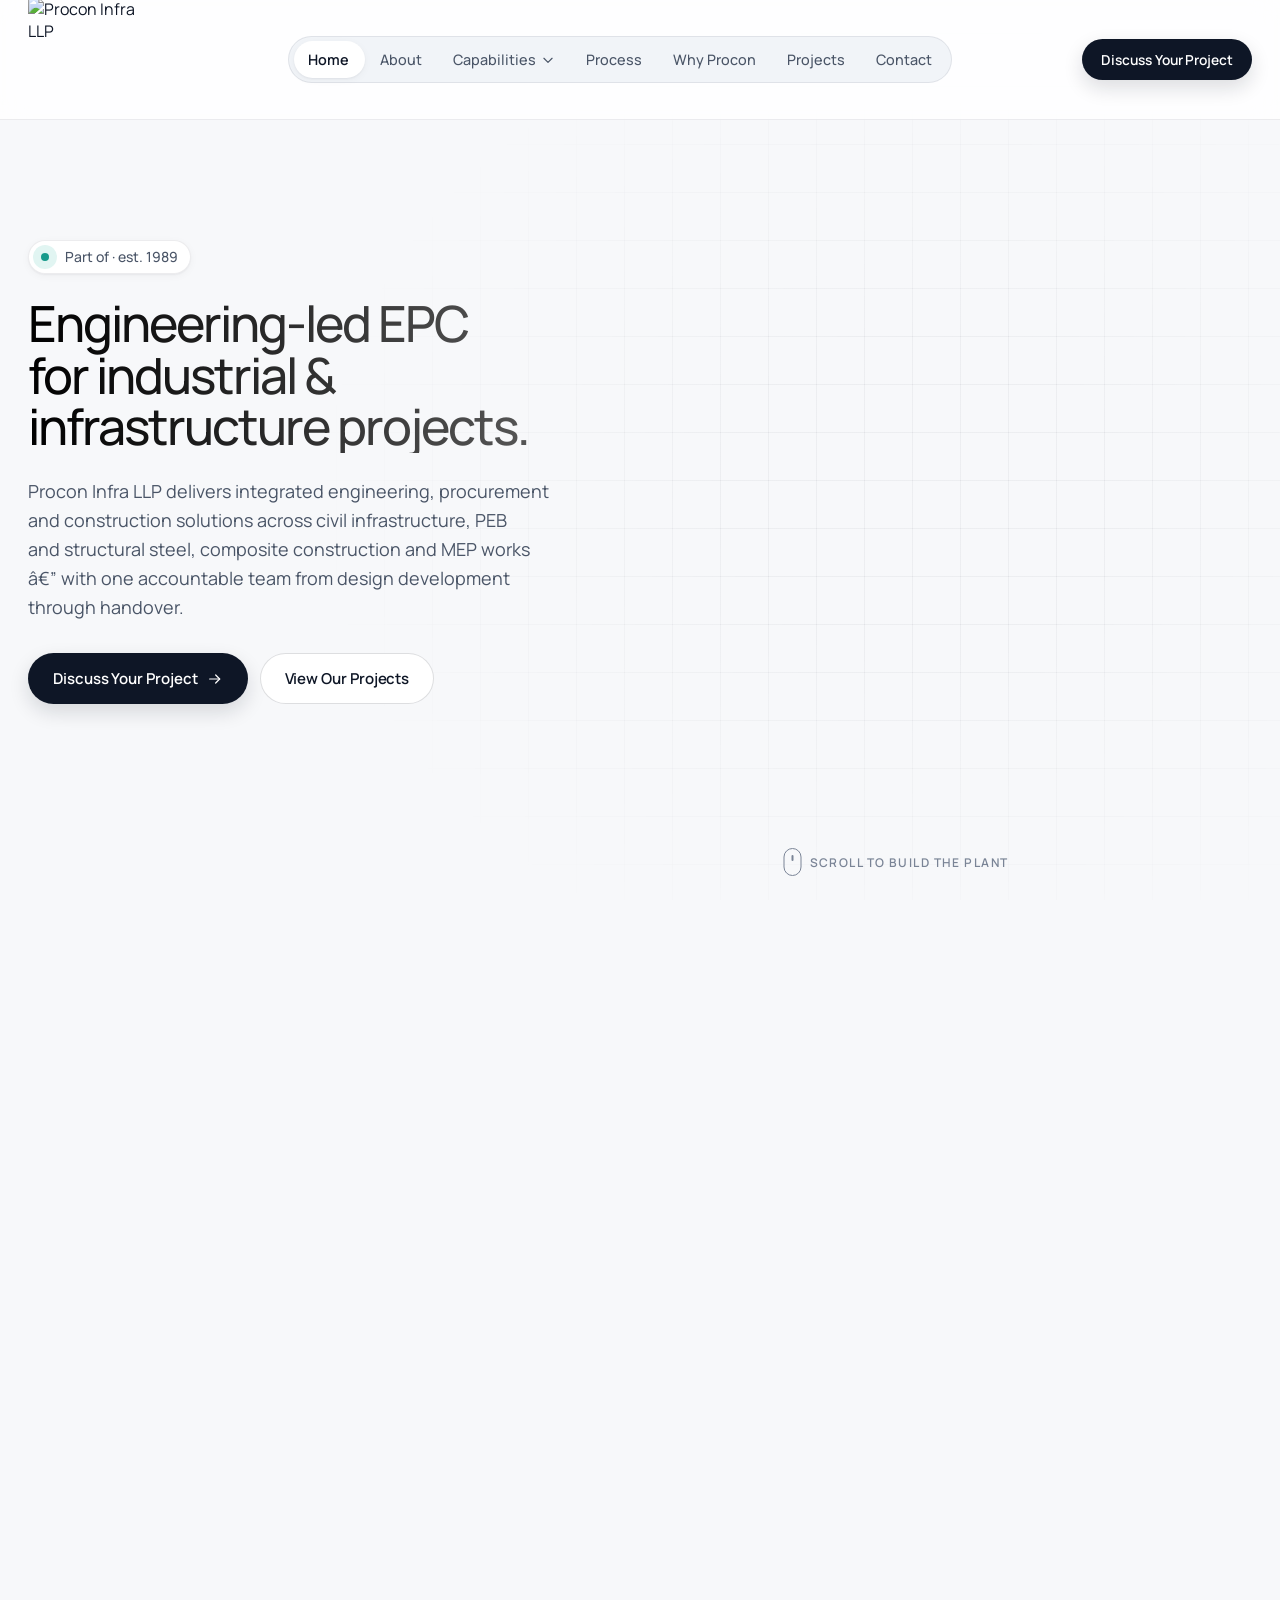
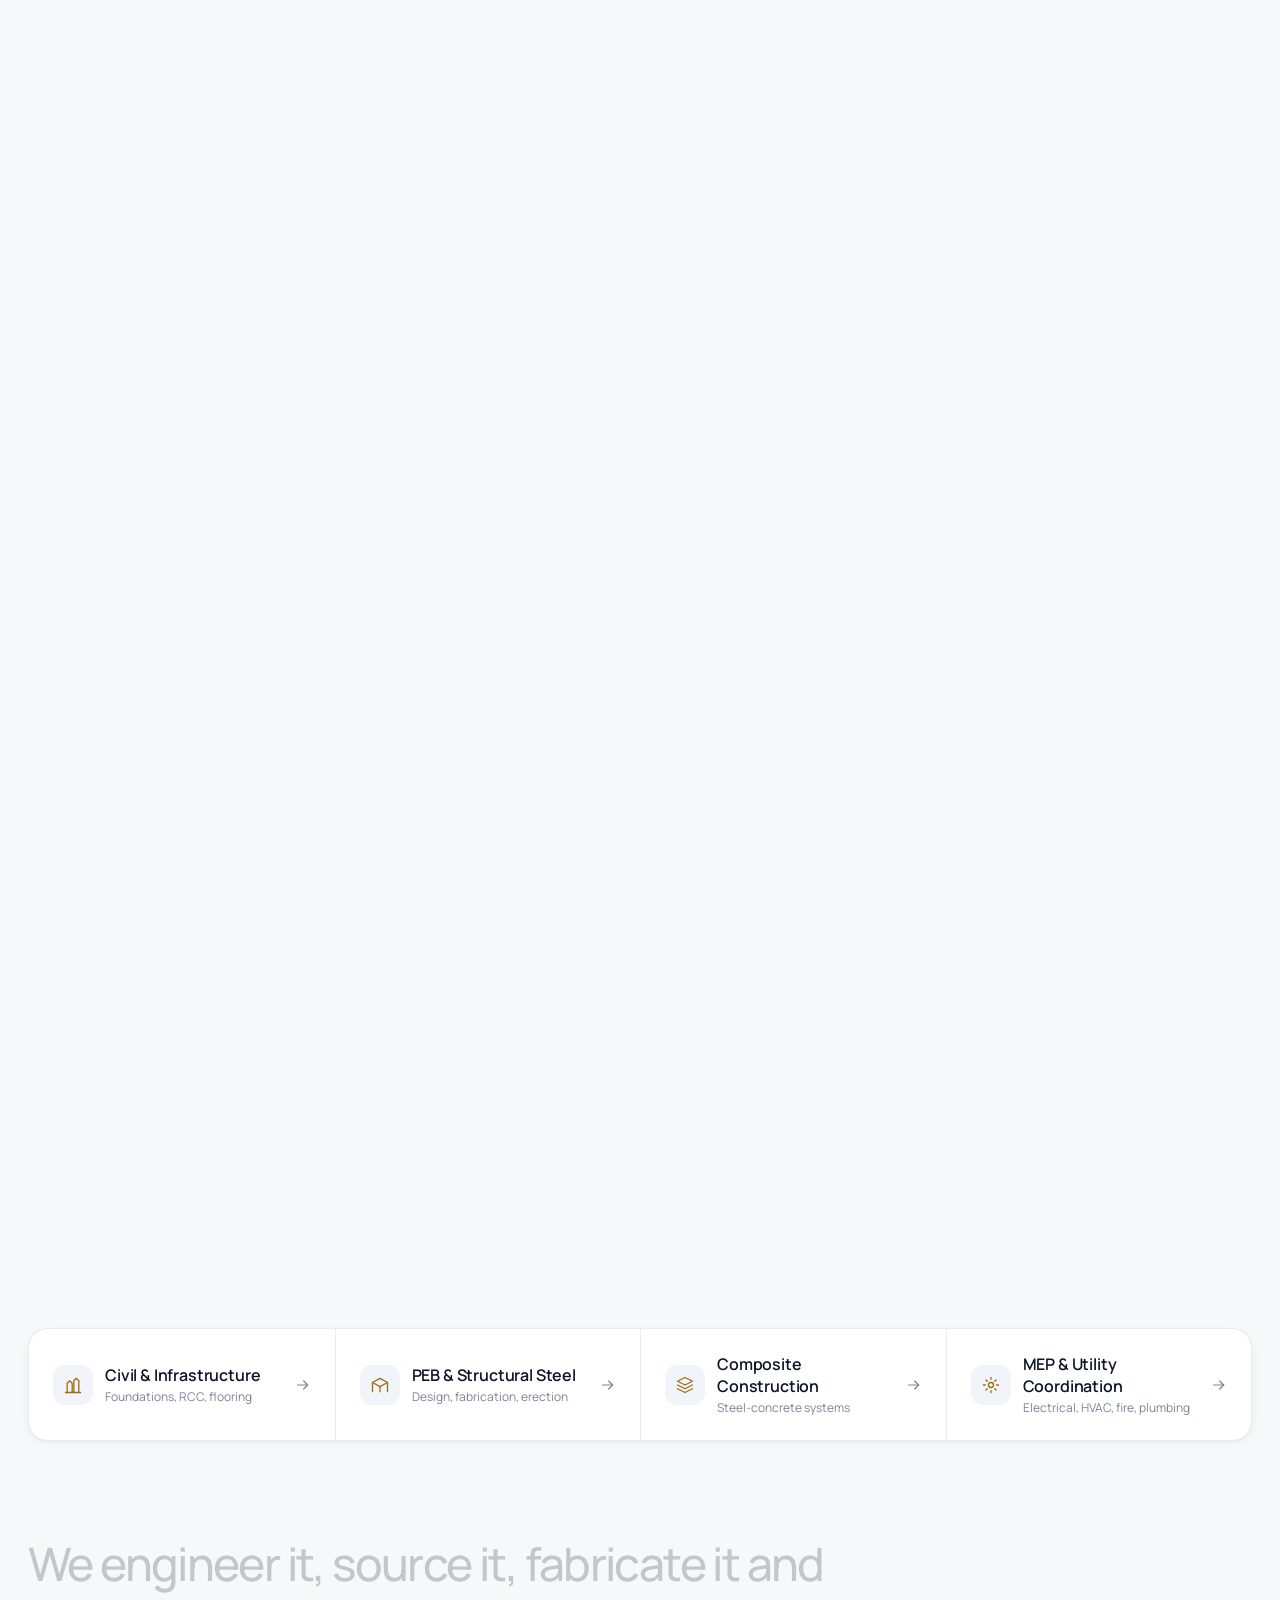
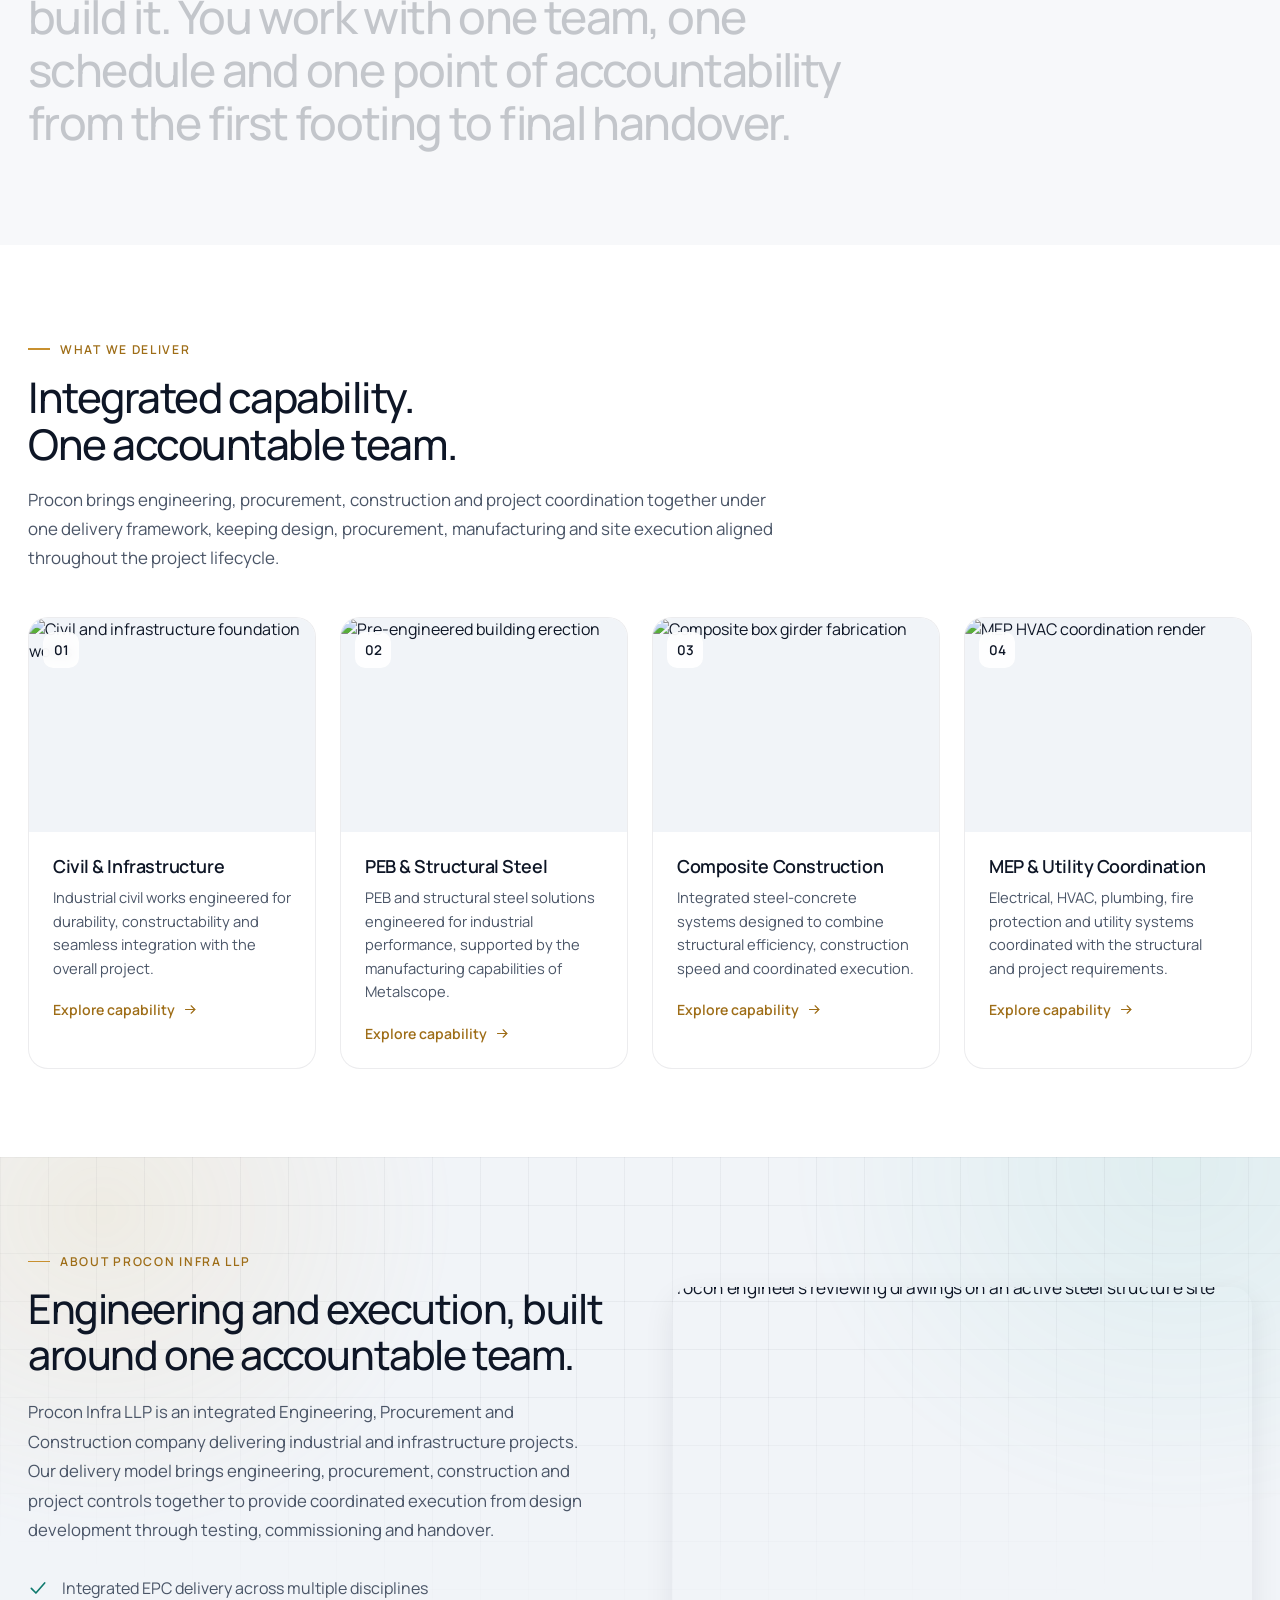
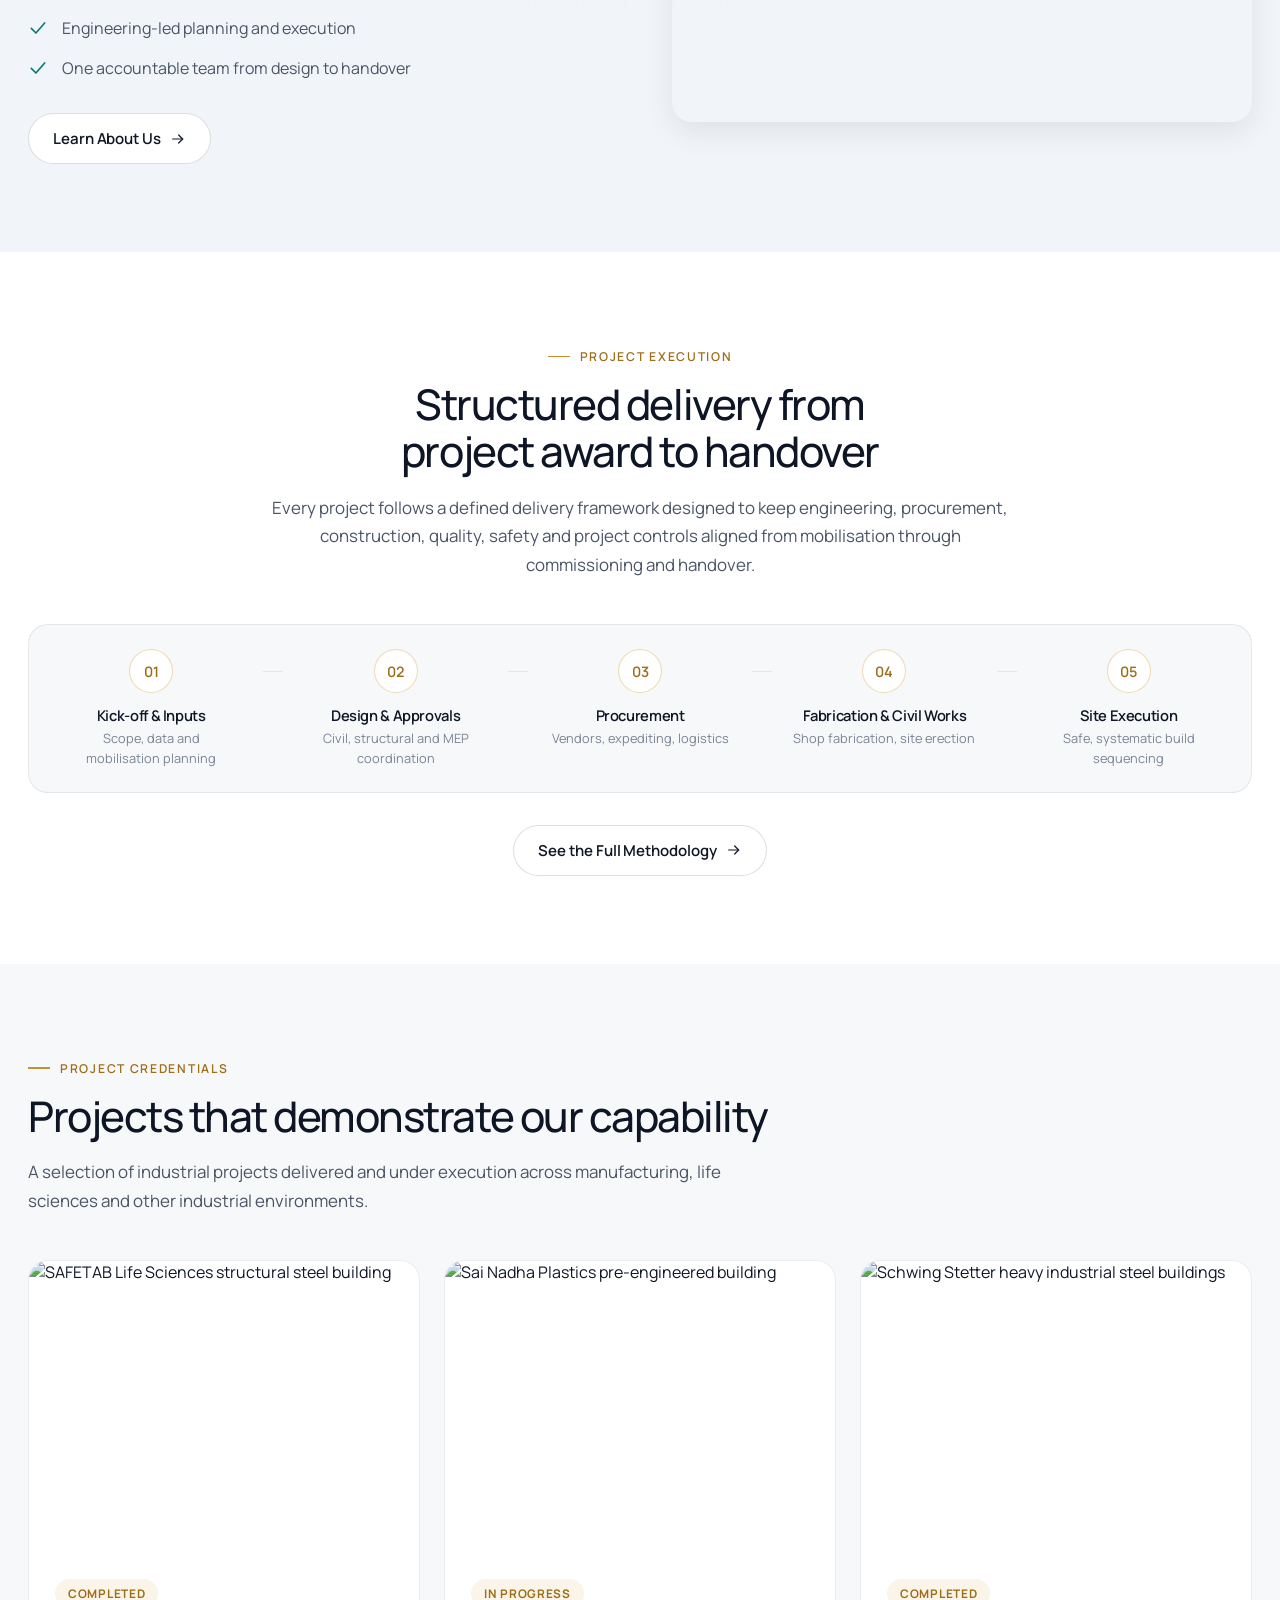
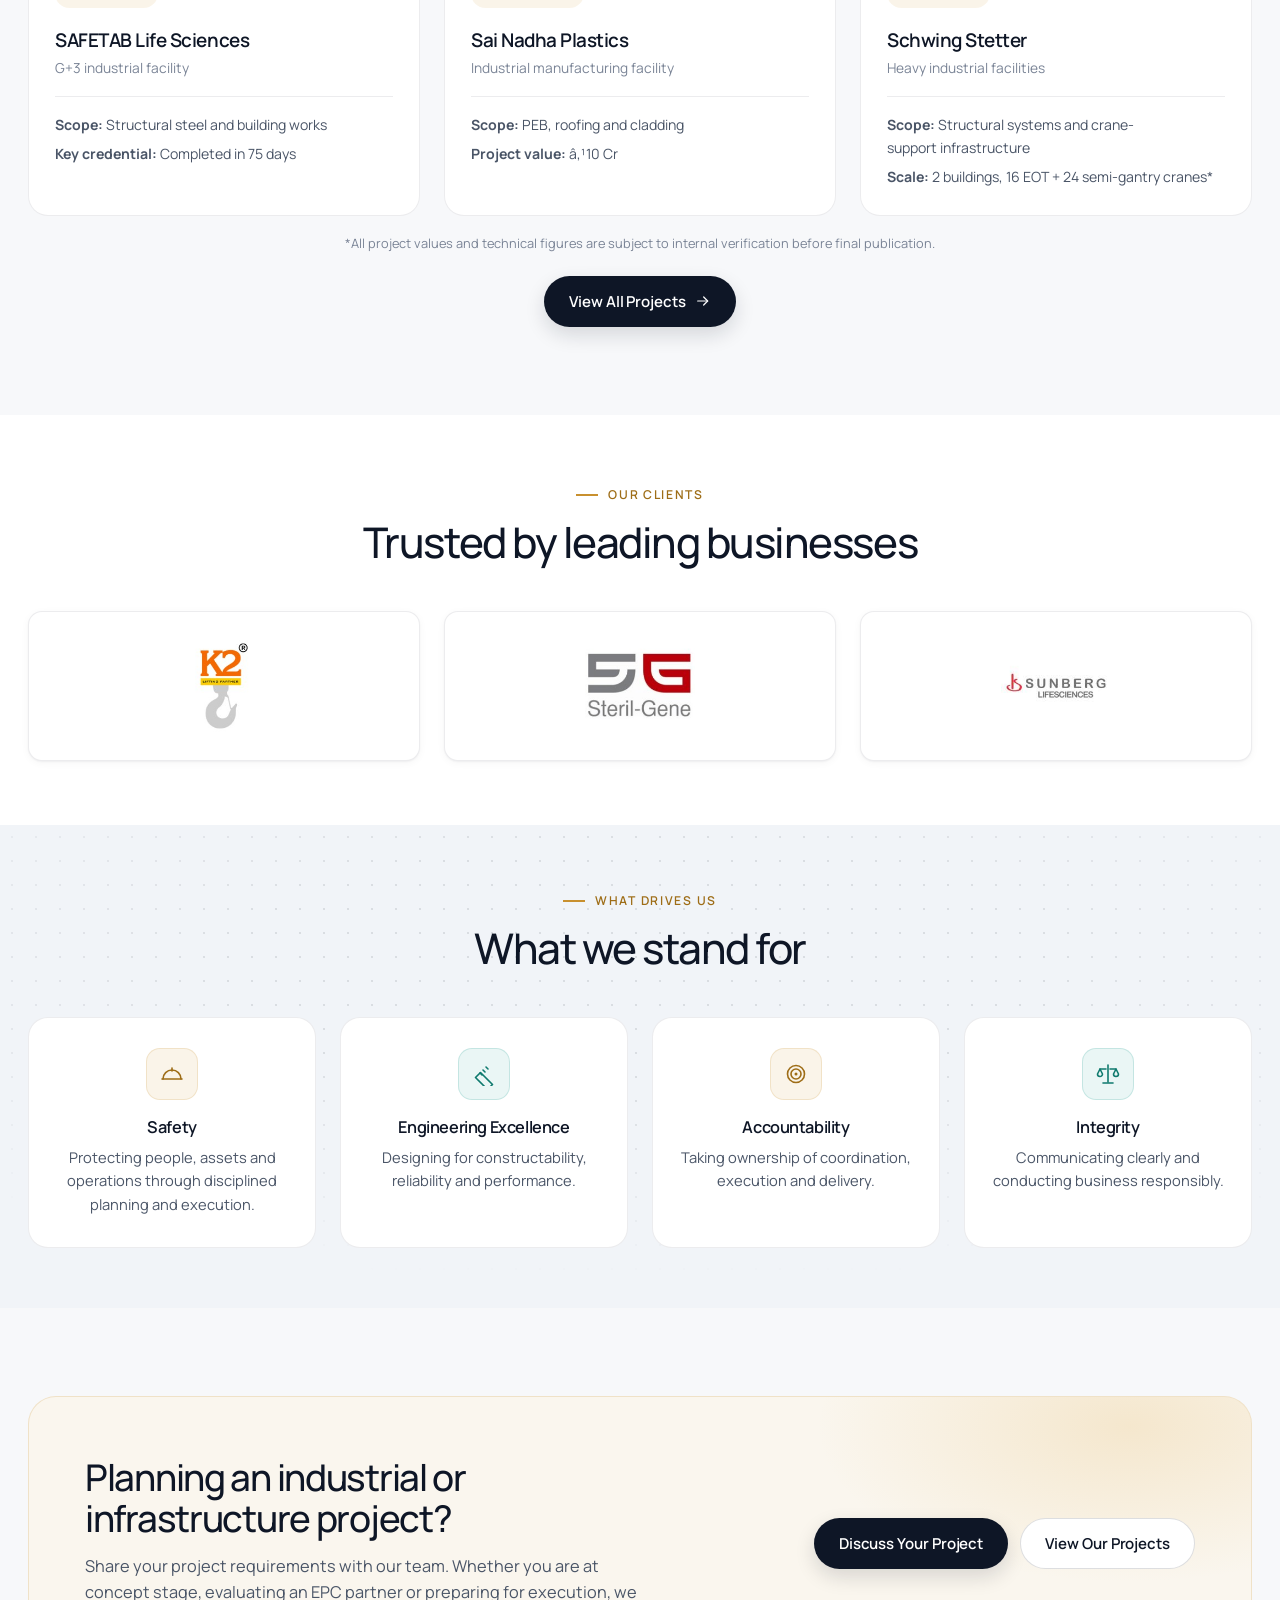
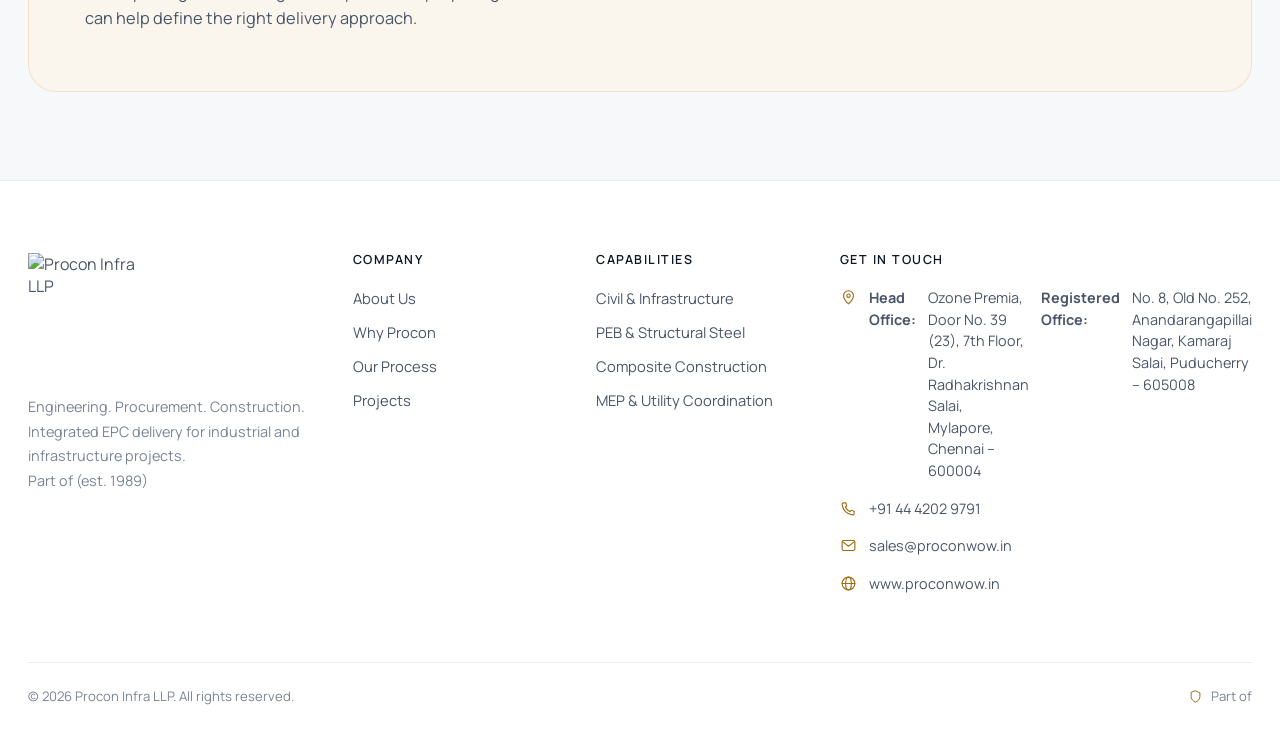
==== commit 168e5484: "fix" ====
--- a/index.html
+++ b/index.html
@@ -4,7 +4,7 @@
 <meta charset="UTF-8">
 <meta name="viewport" content="width=device-width, initial-scale=1.0">
 <title>Procon Infra LLP | Engineering, Procurement, Construction</title>
-<meta name="description" content="Procon Infra LLP is an engineering-led EPC company delivering industrial and infrastructure projects across civil infrastructure, PEB and structural steel, composite construction and MEP. Part of Royal Fab Group, established 1989.">
+<meta name="description" content="Procon Infra LLP is an engineering-led EPC company delivering industrial and infrastructure projects across civil infrastructure, PEB and structural steel, composite construction and MEP. Part of , established 1989.">
 <link rel="icon" href="assets/images/logo-black.jpg">
 <link rel="stylesheet" href="css/style.css?v=6">
 </head>
@@ -73,8 +73,8 @@
   </ul>
   <div class="mobile-drawer__cta"><a href="contact.html" class="btn btn-gold">Discuss Your Project</a></div>
   <div class="mobile-drawer__contact">
-    +91-413-2242443 / 2244435<br>info@proconwow.in<br>
-    No. 252, Ananda Ranga Pillai Nagar, Kamaraj Salai, Puducherry, 605008
+    +91 44 4202 9791<br>sales@proconwow.in<br>
+    Head Office: Ozone Premia, Door No. 39 (23), 7th Floor, Dr. Radhakrishnan Salai, Mylapore, Chennai – 600004
   </div>
 </div>
 
@@ -84,7 +84,7 @@
   <div class="hx__sticky">
     <div class="container hx__inner">
       <div class="hx__copy">
-        <span class="hero__badge"><span class="dot"></span><span>Part of <b>Royal Fab Group</b> &middot; est. 1989</span></span>
+        <span class="hero__badge"><span class="dot"></span><span>Part of <b></b> &middot; est. 1989</span></span>
         <h1 id="hero-title">Engineering-led EPC <br>for industrial &amp; infrastructure projects.</h1>
         <p class="lead">Procon Infra LLP delivers integrated engineering, procurement and construction solutions across civil infrastructure, PEB and structural steel, composite construction and MEP works â€” with one accountable team from design development through handover.</p>
         <div class="hero__actions">
@@ -262,6 +262,22 @@
     </div>
   </div>
 </section>
+<!-- ===================== CLIENTS ===================== -->
+<section class="section-tight client-section bg-white">
+  <div class="container">
+    <div class="section-head center reveal">
+      <span class="eyebrow">Our Clients</span>
+      <h2>Trusted by leading businesses</h2>
+    </div>
+    <div class="client-logo-track reveal" data-client-carousel="static" aria-label="Selected clients">
+      <div class="client-logo-card"><img src="assets/images/K2-crane-logo.jpeg" alt="K2 Liftings" loading="lazy"></div>
+      <div class="client-logo-card"><img src="assets/images/client-steril-gene.jpeg" alt="Steril-Gene" loading="lazy"></div>
+      <div class="client-logo-card"><img src="assets/images/client-sunberg.jpeg" alt="Sunberg Lifesciences" loading="lazy"></div>
+   
+    </div>
+  </div>
+</section>
+
 
 <!-- ===================== VALUES ===================== -->
 <section class="section-tight bg-dark surface-dots" style="overflow:hidden">
@@ -303,7 +319,7 @@
     <div class="footer__top">
       <div class="footer__brand">
         <img src="assets/images/logo-dark.png" alt="Procon Infra LLP">
-        <p>Engineering. Procurement. Construction.<br>Integrated EPC delivery for industrial and infrastructure projects.<br>Part of Royal Fab Group (est. 1989)</p>
+        <p>Engineering. Procurement. Construction.<br>Integrated EPC delivery for industrial and infrastructure projects.<br>Part of  (est. 1989)</p>
       </div>
       <div>
         <h4>Company</h4>
@@ -326,16 +342,16 @@
       <div>
         <h4>Get in Touch</h4>
         <ul class="footer__contact">
-          <li><svg viewBox="0 0 24 24" fill="none" stroke="currentColor" stroke-width="1.6" stroke-linecap="round" stroke-linejoin="round"><path d="M12 21s7-6.6 7-11.5A7 7 0 0 0 5 9.5C5 14.4 12 21 12 21z"/><circle cx="12" cy="9.5" r="2.4"/></svg> No. 252, Ananda Ranga Pillai Nagar, Kamaraj Salai, Puducherry, 605008</li>
-          <li><svg viewBox="0 0 24 24" fill="none" stroke="currentColor" stroke-width="1.6" stroke-linecap="round" stroke-linejoin="round"><path d="M5 4h3.2l1.3 4.3-2 1.6a13 13 0 0 0 6.6 6.6l1.6-2L20 15.8V19a2 2 0 0 1-2.2 2A16 16 0 0 1 3 6.2 2 2 0 0 1 5 4z"/></svg> +91-413-2242443 / 2244435</li>
-          <li><svg viewBox="0 0 24 24" fill="none" stroke="currentColor" stroke-width="1.6" stroke-linecap="round" stroke-linejoin="round"><rect x="3" y="5" width="18" height="14" rx="2"/><path d="M3.5 6.5L12 13l8.5-6.5"/></svg> info@proconwow.in</li>
+          <li><svg viewBox="0 0 24 24" fill="none" stroke="currentColor" stroke-width="1.6" stroke-linecap="round" stroke-linejoin="round"><path d="M12 21s7-6.6 7-11.5A7 7 0 0 0 5 9.5C5 14.4 12 21 12 21z"/><circle cx="12" cy="9.5" r="2.4"/></svg> <strong>Head Office:</strong> Ozone Premia, Door No. 39 (23), 7th Floor, Dr. Radhakrishnan Salai, Mylapore, Chennai – 600004<br><strong>Registered Office:</strong> No. 8, Old No. 252, Anandarangapillai Nagar, Kamaraj Salai, Puducherry – 605008</li>
+          <li><svg viewBox="0 0 24 24" fill="none" stroke="currentColor" stroke-width="1.6" stroke-linecap="round" stroke-linejoin="round"><path d="M5 4h3.2l1.3 4.3-2 1.6a13 13 0 0 0 6.6 6.6l1.6-2L20 15.8V19a2 2 0 0 1-2.2 2A16 16 0 0 1 3 6.2 2 2 0 0 1 5 4z"/></svg> +91 44 4202 9791</li>
+          <li><svg viewBox="0 0 24 24" fill="none" stroke="currentColor" stroke-width="1.6" stroke-linecap="round" stroke-linejoin="round"><rect x="3" y="5" width="18" height="14" rx="2"/><path d="M3.5 6.5L12 13l8.5-6.5"/></svg> sales@proconwow.in</li>
           <li><svg viewBox="0 0 24 24" fill="none" stroke="currentColor" stroke-width="1.6" stroke-linecap="round" stroke-linejoin="round"><circle cx="12" cy="12" r="9"/><ellipse cx="12" cy="12" rx="4" ry="9"/><line x1="3" y1="12" x2="21" y2="12"/></svg> www.proconwow.in</li>
         </ul>
       </div>
     </div>
     <div class="footer__bottom">
       <span>&copy; 2026 Procon Infra LLP. All rights reserved.</span>
-      <span class="footer__badge"><svg viewBox="0 0 24 24" fill="none" stroke="currentColor" stroke-width="1.6" stroke-linecap="round" stroke-linejoin="round"><path d="M12 3l7 3v6c0 4.5-3 7.5-7 9-4-1.5-7-4.5-7-9V6z"/></svg> Part of Royal Fab Group</span>
+      <span class="footer__badge"><svg viewBox="0 0 24 24" fill="none" stroke="currentColor" stroke-width="1.6" stroke-linecap="round" stroke-linejoin="round"><path d="M12 3l7 3v6c0 4.5-3 7.5-7 9-4-1.5-7-4.5-7-9V6z"/></svg> Part of </span>
     </div>
   </div>
 </footer>
--- a/css/style.css
+++ b/css/style.css
@@ -0,0 +1,856 @@
+/* =========================================================
+   PROCON INFRA LLP — Global Stylesheet
+   Design system: light, airy engineering palette + amber/teal accents
+   Typeface: Manrope (single family, lean weights)
+========================================================= */
+
+@import url('https://fonts.googleapis.com/css2?family=Manrope:wght@300;400;500;600;700&display=swap');
+
+:root{
+  /* surfaces (legacy "navy" names kept so existing markup maps onto light surfaces) */
+  --navy-950:#f4f6f9;
+  --navy-900:#ffffff;
+  --navy-850:#ffffff;
+  --navy-800:#eef1f5;
+  --navy-700:#e3e8ef;
+  --ink:#0e1626;
+  --paper:#f7f8fa;
+  --paper-dim:#eef1f5;
+  --tint:#f1f4f8;
+  --white:#ffffff;
+
+  /* text (tx-1..3 were "on dark" — now primary/secondary/muted ink) */
+  --tx-1:#0e1626;
+  --tx-2:#4a5567;
+  --tx-3:#7a8496;
+  --tx-d1:#0e1626;
+  --tx-d2:#4a5567;
+  --tx-d3:#7a8496;
+
+  /* accents */
+  --gold-300:#f3dcae;
+  --gold-400:#e2b25a;
+  --gold-500:#c8902f;
+  --gold-600:#9e6d17;
+  --teal-300:#bfeee7;
+  --teal-400:#2bb5a4;
+  --teal-500:#179a8b;
+  --teal-600:#0f7a6e;
+
+  --line-dark:rgba(14,22,38,.08);
+  --line-light:rgba(14,22,38,.08);
+
+  --radius-sm:10px;
+  --radius-md:14px;
+  --radius-lg:20px;
+  --radius-xl:28px;
+  --radius-pill:999px;
+
+  --shadow-sm:0 1px 2px rgba(14,22,38,.05), 0 2px 8px rgba(14,22,38,.04);
+  --shadow-md:0 10px 30px rgba(14,22,38,.08);
+  --shadow-lg:0 24px 60px rgba(14,22,38,.12);
+  --shadow-gold:0 8px 20px rgba(200,144,47,.22);
+
+  --font:'Manrope',system-ui,-apple-system,'Segoe UI',Arial,sans-serif;
+  --ease:cubic-bezier(.32,.72,0,1);
+  --container:1288px;
+}
+
+/* ---------- reset ---------- */
+*,*::before,*::after{box-sizing:border-box}
+html{scroll-behavior:smooth}
+body{margin:0;background:var(--paper);color:var(--tx-1);font-family:var(--font);font-weight:400;-webkit-font-smoothing:antialiased;overflow-x:hidden}
+img{max-width:100%;display:block}
+a{color:inherit;text-decoration:none}
+ul{margin:0;padding:0;list-style:none}
+button{font:inherit;cursor:pointer;background:none;border:0;appearance:none;color:inherit}
+h1,h2,h3,h4{font-family:var(--font);font-weight:600;line-height:1.12;margin:0;letter-spacing:-.025em;color:var(--tx-1)}
+h1,h2{font-weight:500;letter-spacing:-.035em}
+p{margin:0}
+svg{width:1em;height:1em;flex-shrink:0;display:inline-block;vertical-align:middle}
+.container{max-width:var(--container);margin-inline:auto;padding-inline:28px}
+@media (max-width:640px){ .container{padding-inline:16px} }
+
+::selection{background:var(--gold-300);color:var(--ink)}
+
+/* ---------- scroll reveal ---------- */
+.reveal{opacity:0;transform:translateY(40px);filter:blur(10px);transition:opacity .9s var(--ease),transform .9s var(--ease),filter .9s var(--ease)}
+.reveal.in-view{opacity:1;transform:translateY(0);filter:none}
+.reveal-stagger > *{transition-delay:calc(var(--i,0) * 90ms)}
+@media (prefers-reduced-motion:reduce){ .reveal{opacity:1;transform:none;transition:none} }
+
+/* =========================================================
+   NAVBAR
+========================================================= */
+.navbar{
+  position:fixed; top:0; left:0; right:0; z-index:1000;
+  height:120px; background:rgba(255,255,255,.82);
+  -webkit-backdrop-filter:saturate(160%) blur(14px); backdrop-filter:saturate(160%) blur(14px);
+  border-bottom:1px solid var(--line-light);
+}
+.navbar__inner{
+  max-width:var(--container); margin-inline:auto; height:100%;
+  padding-inline:28px;
+  display:flex; align-items:center; justify-content:space-between; gap:20px;
+}
+.brand{display:flex;align-items:center}
+.brand__chip{display:flex; align-items:center}
+.brand__chip img{height: 124px;width: 130px;display:block}
+
+.nav-pills{
+  position:relative; display:flex; align-items:center; gap:1px;
+  background:var(--tint); border:1px solid var(--line-light);
+  border-radius:var(--radius-pill); padding:4px;
+}
+.nav-pills__glow{
+  position:absolute; top:4px; bottom:4px; left:5px; width:0;
+  border-radius:var(--radius-pill);
+  background:#fff; box-shadow:var(--shadow-sm);
+  opacity:0; z-index:1; pointer-events:none;
+  transition:transform .32s var(--ease), width .32s var(--ease), opacity .2s ease;
+}
+.nav-item{position:relative;z-index:2}
+.nav-link{
+  position:relative; z-index:2; display:flex; align-items:center; gap:5px;
+  padding:9px 15px; border-radius:var(--radius-pill);
+  color:var(--tx-2); font-size:.9rem; font-weight:500; white-space:nowrap;
+  transition:color .25s var(--ease);
+}
+.nav-link:hover,.nav-link.is-active{color:var(--tx-1)}
+.nav-link.is-active{font-weight:600}
+.nav-link svg{width:14px;height:14px;transition:transform .25s var(--ease)}
+.nav-item:hover .nav-link svg,.nav-item.open .nav-link svg{transform:rotate(180deg)}
+
+.nav-dropdown{
+  position:absolute; top:calc(100% + 14px); left:50%; transform:translateX(-50%) translateY(4px);
+  min-width:290px; background:#fff; border:1px solid var(--line-light);
+  border-radius:var(--radius-md); padding:8px; box-shadow:var(--shadow-lg);
+  opacity:0; visibility:hidden; transition:opacity .22s var(--ease), transform .22s var(--ease);
+  z-index:50;
+}
+.nav-item:hover .nav-dropdown, .nav-item.open .nav-dropdown{opacity:1;visibility:visible;transform:translateX(-50%) translateY(0)}
+.nav-dropdown a{
+  display:flex; align-items:center; gap:12px; padding:10px 12px; border-radius:10px;
+  color:var(--tx-2); font-size:.9rem; font-weight:500;
+}
+.nav-dropdown a:hover{background:var(--tint);color:var(--tx-1)}
+.nav-dropdown a span.ic{
+  width:34px;height:34px;border-radius:10px;display:grid;place-items:center;flex-shrink:0;
+  background:rgba(200,144,47,.1); color:var(--gold-600);
+}
+.nav-dropdown a span.ic svg{width:17px;height:17px}
+
+.nav-cta{display:flex;align-items:center;gap:12px}
+.navbar__toggle{
+  display:none; width:44px;height:44px;border-radius:12px; align-items:center;justify-content:center;
+  background:var(--tint); border:1px solid var(--line-light); color:var(--tx-1); flex-shrink:0;
+}
+.navbar__toggle svg{width:20px;height:20px}
+
+@media (max-width:1140px){
+  .nav-pills{display:none}
+  .nav-cta .btn{display:none}
+  .navbar__toggle{display:flex}
+}
+@media (max-width:380px){
+  .brand__chip img{height:62px}
+}
+
+/* mobile drawer */
+.mobile-drawer{
+  position:fixed; inset:0; z-index:1100; background:#fff;
+  transform:translateX(100%); transition:transform .38s var(--ease);
+  display:flex; flex-direction:column; padding:18px 20px 32px;
+}
+.mobile-drawer.open{transform:translateX(0)}
+.mobile-drawer__top{display:flex; align-items:center; justify-content:space-between; margin-bottom:16px}
+.mobile-drawer__top .brand__chip img{height:62px}
+.mobile-drawer__close{width:44px;height:44px;border-radius:12px;background:var(--tint)!important;display:flex;align-items:center;justify-content:center;flex-shrink:0}
+.mobile-drawer__list{display:flex;flex-direction:column;gap:4px; overflow-y:auto}
+.mobile-drawer__list > li > a, .mdrop__head{
+  display:flex; align-items:center; justify-content:space-between; padding:16px 6px;
+  color:var(--tx-1); font-size:1.1rem; font-weight:500; border-bottom:1px solid var(--line-light);
+}
+.mdrop__head svg{width:18px;height:18px;transition:transform .25s}
+.mdrop.open .mdrop__head svg{transform:rotate(180deg)}
+.mdrop__panel{max-height:0; overflow:hidden; transition:max-height .3s var(--ease)}
+.mdrop.open .mdrop__panel{max-height:340px}
+.mdrop__panel a{display:block;padding:12px 6px 12px 16px;color:var(--tx-2);font-size:1rem;border-bottom:1px solid var(--line-light)}
+.mobile-drawer__cta{margin-top:24px;display:flex;flex-direction:column;gap:12px}
+.mobile-drawer__contact{margin-top:auto; padding-top:20px; color:var(--tx-3); font-size:.88rem; line-height:1.7}
+body.drawer-open{overflow:hidden}
+
+/* =========================================================
+   BUTTONS
+========================================================= */
+.btn{
+  display:inline-flex; align-items:center; justify-content:center; gap:9px;
+  padding:14px 24px; border-radius:var(--radius-pill); font-weight:600; font-size:.94rem; letter-spacing:-.005em;
+  border:1px solid transparent; transition:transform .25s var(--ease), box-shadow .25s var(--ease), background .25s var(--ease), color .25s var(--ease), border-color .25s var(--ease);
+  white-space:nowrap;
+}
+.btn svg{width:16px;height:16px}
+.btn:active{transform:scale(.97)}
+.btn-gold{background:var(--ink); color:#fff; box-shadow:0 8px 20px rgba(14,22,38,.14)}
+.btn-gold:hover{transform:translateY(-2px); background:#1b2638; box-shadow:0 14px 28px rgba(14,22,38,.2)}
+.btn-ghost-light,.btn-ghost-dark{background:#fff; color:var(--tx-1); border-color:rgba(14,22,38,.14)}
+.btn-ghost-light:hover,.btn-ghost-dark:hover{border-color:rgba(14,22,38,.3); background:var(--tint)}
+.btn-sm{padding:10px 18px;font-size:.86rem}
+
+/* =========================================================
+   LAYOUT / SECTIONS
+========================================================= */
+.section{padding:88px 0}
+.section-tight{padding:60px 0}
+@media (max-width:860px){ .section{padding:60px 0} .section-tight{padding:44px 0} }
+
+.bg-dark{background:var(--tint);color:var(--tx-1)}
+.bg-panel{background:#f1f4f8;color:var(--tx-1)}
+.bg-paper{background:var(--paper)}
+.bg-white{background:#fff}
+
+.eyebrow{
+  display:inline-flex; align-items:center; gap:10px; font-family:var(--font);
+  font-weight:600; font-size:.76rem; letter-spacing:.14em; text-transform:uppercase; color:var(--gold-600);
+  margin-bottom:16px;
+}
+.eyebrow::before{content:'';width:22px;height:1.5px;background:var(--gold-500);display:block}
+
+.section-head{max-width:760px; margin-bottom:44px}
+.section-head.center{margin-inline:auto; text-align:center}
+.section-head h2{font-size:clamp(1.9rem,3.3vw,2.75rem)}
+.section-head p{margin-top:18px; font-size:1.06rem; line-height:1.7; color:var(--tx-2)}
+
+.tag-strong{color:var(--gold-600)}
+.tag-teal{color:var(--teal-600)}
+
+/* grids */
+.grid{display:grid; gap:24px}
+.grid-2{grid-template-columns:repeat(2,1fr)}
+.grid-3{grid-template-columns:repeat(3,1fr)}
+.grid-4{grid-template-columns:repeat(4,1fr)}
+.grid-6{grid-template-columns:repeat(6,1fr)}
+@media (max-width:980px){ .grid-4{grid-template-columns:repeat(2,1fr)} .grid-6{grid-template-columns:repeat(3,1fr)} .grid-3{grid-template-columns:repeat(2,1fr)} }
+@media (max-width:640px){ .grid-2,.grid-3,.grid-4{grid-template-columns:1fr} .grid-6{grid-template-columns:repeat(2,1fr)} }
+
+/* =========================================================
+   PAGE HERO (interior pages) — copy left, live 3D plant right
+========================================================= */
+.page-hero{
+  position:relative; padding:168px 0 80px; background:#fff; color:var(--tx-1); overflow:hidden;
+  border-bottom:1px solid var(--line-light);
+}
+.page-hero__bg{position:absolute; inset:0 0 0 34%; z-index:0}
+.page-hero__bg img{
+  width:100%;height:100%;object-fit:cover;
+  -webkit-mask-image:linear-gradient(90deg, transparent 0%, rgba(0,0,0,.35) 30%, #000 70%);
+  mask-image:linear-gradient(90deg, transparent 0%, rgba(0,0,0,.35) 30%, #000 70%);
+}
+.page-hero.has-3d .page-hero__bg{display:none}
+.page-hero__3d{position:absolute; top:84px; right:0; bottom:0; width:52%; z-index:0}
+.page-hero.has-3d{min-height:620px}
+.page-hero.has-3d .page-hero__inner{padding-right:50%}
+.page-hero__inner{position:relative; z-index:1; pointer-events:none}
+.page-hero__inner > *{pointer-events:auto}
+.breadcrumb{display:flex; align-items:center; gap:8px; font-size:.875rem; color:var(--tx-3); margin-bottom:24px}
+.breadcrumb a:hover{color:var(--gold-600)}
+.page-hero h1{font-size:clamp(2.25rem,4.4vw,3.75rem); max-width:680px}
+.page-hero p.lead{margin-top:24px; font-size:1.125rem; color:var(--tx-2); max-width:600px; line-height:1.7}
+@media (max-width:1040px){
+  .page-hero{padding:132px 0 0}
+  .page-hero.has-3d{min-height:0}
+  .page-hero.has-3d .page-hero__inner{padding-right:28px}
+  .page-hero.has-3d{display:flex; flex-direction:column}
+  .page-hero.has-3d .page-hero__inner{order:1; width:100%}
+  .page-hero__3d{order:2; position:relative; top:auto; width:auto; height:380px; margin-top:24px}
+  .page-hero:not(.has-3d){padding-bottom:56px}
+  .page-hero__bg{inset:0}
+  .page-hero__bg img{opacity:.14; -webkit-mask-image:none; mask-image:none}
+}
+@media (max-width:640px){ .page-hero.has-3d .page-hero__inner{padding-right:16px} .page-hero__3d{height:320px} .page-hero__3d[data-scene="layers"]{height:420px} }
+
+/* heading ink gradient (text only, per the visual system) */
+.hx h1, .page-hero h1{
+  background:linear-gradient(90deg,#000 0%, #666 100%);
+  -webkit-background-clip:text; background-clip:text; color:transparent;
+}
+h1,h2,h3{text-wrap:balance}
+p,li{text-wrap:pretty}
+
+/* =========================================================
+   HOME HERO — sticky stage; scrolling builds the plant
+========================================================= */
+.hx{position:relative; height:320vh; background:var(--paper)}
+.hx__sticky{position:sticky; top:0; height:100vh; min-height:640px; overflow:hidden}
+.hx__sticky::before{
+  content:''; position:absolute; inset:0; pointer-events:none;
+  background-image:
+    linear-gradient(rgba(14,22,38,.045) 1px, transparent 1px),
+    linear-gradient(90deg, rgba(14,22,38,.045) 1px, transparent 1px);
+  background-size:48px 48px;
+  -webkit-mask-image:radial-gradient(ellipse 60% 70% at 72% 55%, #000 25%, transparent 80%);
+  mask-image:radial-gradient(ellipse 60% 70% at 72% 55%, #000 25%, transparent 80%);
+}
+.hx__inner{position:relative; z-index:2; height:100%; display:flex; align-items:center; padding-top:84px; pointer-events:none}
+.hx__copy{max-width:600px; pointer-events:auto}
+.hero__badge{
+  display:inline-flex; align-items:center; gap:8px; padding:4px 12px 4px 4px; border-radius:var(--radius-pill);
+  background:#fff; border:1px solid var(--line-light); color:var(--tx-2); box-shadow:var(--shadow-sm);
+  font-size:.875rem; font-weight:500; margin-bottom:24px;
+}
+.hero__badge b{font-weight:600; color:var(--tx-1)}
+.hero__badge .dot{width:24px;height:24px;border-radius:50%;background:rgba(43,181,164,.14);display:grid;place-items:center}
+.hero__badge .dot::after{content:'';width:8px;height:8px;border-radius:50%;background:var(--teal-500)}
+.hx h1{font-size:clamp(2.25rem,3.9vw,3.5rem); font-weight:500; letter-spacing:-.04em; line-height:1.04; max-width:680px}
+.hx .lead{margin-top:24px; font-size:1.125rem; color:var(--tx-2); line-height:1.6; max-width:540px}
+.hero__actions{display:flex; gap:12px; margin-top:32px; flex-wrap:wrap}
+.hx__panel{margin-top:40px; max-width:540px}
+.hx__stage{position:absolute; top:84px; right:0; bottom:0; left:40%; z-index:1}
+.hx .hx__stage > .epc3d__info{top:72px; right:16px; left:auto; bottom:auto; width:300px}
+.hx__stage .epc3d__hint{left:auto; right:16px}
+.hx__panel .epc3d__rail{margin-top:0}
+.hx__cue{
+  position:absolute; left:70%; bottom:24px; transform:translateX(-50%); z-index:3;
+  display:flex; align-items:center; gap:8px; font-size:.75rem; font-weight:600; letter-spacing:.12em; text-transform:uppercase; color:var(--tx-3);
+  opacity:calc(1 - var(--scrub,0) * 8); transition:opacity .3s;
+}
+.hx__cue span{width:18px; height:28px; border:1.5px solid currentColor; border-radius:12px; position:relative}
+.hx__cue span::after{content:''; position:absolute; left:50%; top:6px; width:2px; height:6px; margin-left:-1px; border-radius:2px; background:currentColor; animation:cue 1.8s cubic-bezier(.32,.72,0,1) infinite}
+@keyframes cue{0%{transform:translateY(0);opacity:1}70%{transform:translateY(8px);opacity:0}100%{opacity:0}}
+
+.hx-after{padding:48px 0 0; background:var(--paper)}
+.hx__disciplines{
+  position:relative; display:grid; grid-template-columns:repeat(4,1fr);
+  background:#fff; border:1px solid var(--line-light); border-radius:var(--radius-lg); box-shadow:var(--shadow-sm); overflow:hidden;
+}
+.hx__disciplines a{display:flex; align-items:center; gap:12px; padding:24px; border-left:1px solid var(--line-light); transition:background .5s var(--ease)}
+.hx__disciplines a:first-child{border-left:0}
+.hx__disciplines a:hover{background:var(--tint)}
+.hx__disciplines a:focus-visible{outline:2px solid var(--gold-500); outline-offset:-2px}
+.hx__disciplines .ic{width:40px;height:40px;border-radius:12px;display:grid;place-items:center;flex-shrink:0;background:var(--tint);color:var(--gold-600)}
+.hx__disciplines .ic svg{width:20px;height:20px}
+.hx__disciplines b{display:block; font-size:1rem; font-weight:600; color:var(--tx-1); letter-spacing:-.01em}
+.hx__disciplines small{display:block; margin-top:2px; font-size:.75rem; color:var(--tx-3)}
+.hx__disciplines .arr{margin-left:auto; width:16px; height:16px; color:var(--tx-3); transition:transform .5s var(--ease), color .3s}
+.hx__disciplines a:hover .arr{transform:translateX(4px); color:var(--gold-600)}
+
+@media (max-width:1040px){
+  .hx{height:auto}
+  .hx__sticky{position:relative; height:auto; min-height:0; overflow:visible}
+  .hx__inner{display:block; height:auto; padding-top:124px}
+  .hx__copy{max-width:680px}
+  .hx__stage{position:relative; top:auto; left:auto; height:62vh; min-height:360px; margin-top:24px}
+  .hx__cue{display:none}
+  .hx .hx__stage > .epc3d__info{top:auto; bottom:16px; left:16px; right:16px; width:auto; padding:12px}
+  .hx .hx__stage > .epc3d__info .epc3d__info-p{display:none}
+  .hx__stage .epc3d__hint{display:none}
+  .hx__disciplines{grid-template-columns:repeat(2,1fr)}
+  .hx__disciplines a:nth-child(3){border-left:0}
+  .hx__disciplines a:nth-child(n+3){border-top:1px solid var(--line-light)}
+}
+@media (max-width:640px){
+  .hx__inner{padding-top:112px}
+  .hx__stage{height:420px; min-height:0}
+  .hx__disciplines{grid-template-columns:1fr}
+  .hx__disciplines a{border-left:0!important; border-top:1px solid var(--line-light)}
+  .hx__disciplines a:first-child{border-top:0}
+}
+
+/* =========================================================
+   EPC 3D VIEWER UI
+========================================================= */
+.epc3d:not(.hx__stage):not(.page-hero__3d){position:relative}
+.epc3d__canvas{position:absolute; inset:0; width:100%!important; height:100%!important; display:block; touch-action:pan-y; opacity:0; transition:opacity 1s var(--ease)}
+.epc3d.is-ready .epc3d__canvas{opacity:1}
+.epc3d.is-dragging .epc3d__canvas{cursor:grabbing!important}
+.epc3d.is-blueprint{background-color:#f3f7fd; background-image:linear-gradient(rgba(37,99,235,.08) 1px, transparent 1px), linear-gradient(90deg, rgba(37,99,235,.08) 1px, transparent 1px); background-size:24px 24px}
+
+.epc3d__tools{position:absolute; top:16px; right:16px; z-index:3; display:flex; gap:4px; padding:4px; background:rgba(255,255,255,.86); -webkit-backdrop-filter:blur(12px); backdrop-filter:blur(12px); border:1px solid var(--line-light); border-radius:var(--radius-pill); box-shadow:var(--shadow-sm)}
+.epc3d__tool{display:flex; align-items:center; gap:8px; padding:8px 12px; border-radius:var(--radius-pill); font-size:.75rem; font-weight:600; color:var(--tx-2); transition:background .5s var(--ease), color .3s, transform .2s var(--ease)}
+.epc3d__tool svg{width:14px; height:14px}
+.epc3d__tool:hover{background:var(--tint); color:var(--tx-1)}
+.epc3d__tool:active{transform:scale(.97)}
+.epc3d__tool:focus-visible{outline:2px solid var(--gold-500); outline-offset:1px}
+.epc3d__tool[aria-pressed="true"]{background:var(--ink); color:#fff}
+
+.epc3d__hint{position:absolute; left:16px; bottom:16px; z-index:2; display:flex; align-items:center; gap:8px; font-size:.75rem; color:var(--tx-3); pointer-events:none}
+.epc3d__hint svg{width:16px; height:16px}
+.epc3d__legend{position:absolute; top:16px; left:16px; z-index:3; display:flex; align-items:center; gap:8px; padding:8px 12px; border-radius:var(--radius-pill); background:rgba(255,255,255,.86); -webkit-backdrop-filter:blur(12px); backdrop-filter:blur(12px); border:1px solid var(--line-light); font-size:.75rem; font-weight:600; color:var(--tx-1)}
+.epc3d__legend i{width:8px; height:8px; border-radius:50%; background:var(--gold-500); box-shadow:0 0 0 4px rgba(200,144,47,.16)}
+
+.epc3d__tip{position:absolute; top:0; left:0; z-index:4; width:220px; padding:12px; border-radius:12px; background:#fff; border:1px solid var(--line-light); box-shadow:var(--shadow-lg); font-size:.75rem; line-height:1.45; color:var(--tx-2); pointer-events:none; opacity:0; transition:opacity .25s var(--ease)}
+.epc3d__tip.show{opacity:1}
+.epc3d__tip span{display:block; font-size:.625rem; font-weight:700; letter-spacing:.1em; text-transform:uppercase; color:var(--gold-600)}
+.epc3d__tip b{display:block; margin:2px 0 4px; font-size:.875rem; font-weight:600; color:var(--tx-1)}
+
+/* stage info + rail */
+.epc3d__info{padding:16px; background:#fff; border:1px solid var(--line-light); border-radius:16px; box-shadow:var(--shadow-sm)}
+.epc3d__info-k{display:block; font-size:.75rem; font-weight:600; letter-spacing:.1em; text-transform:uppercase; color:var(--gold-600)}
+.epc3d__info-t{display:block; margin-top:4px; font-size:1.125rem; font-weight:600; color:var(--tx-1); letter-spacing:-.02em}
+.epc3d__info-p{margin-top:4px; font-size:.875rem; line-height:1.55; color:var(--tx-2); min-height:2.7em}
+.epc3d__info.is-in .epc3d__info-t, .epc3d__info.is-in .epc3d__info-p{animation:infoIn .7s cubic-bezier(.32,.72,0,1)}
+@keyframes infoIn{from{opacity:0; transform:translateY(8px); filter:blur(4px)}to{opacity:1; transform:none; filter:none}}
+.epc3d__rail{display:grid; grid-template-columns:repeat(5,1fr); gap:4px; margin-top:12px}
+.epc3d__stage{display:block; text-align:left; padding:8px 4px; border-radius:8px; transition:background .5s var(--ease)}
+.epc3d__stage:hover{background:rgba(14,22,38,.04)}
+.epc3d__stage:focus-visible{outline:2px solid var(--gold-500); outline-offset:1px}
+.epc3d__bar{display:block; height:4px; border-radius:4px; background:rgba(14,22,38,.08); overflow:hidden}
+.epc3d__bar i{display:block; height:100%; background:var(--gold-500); transform:scaleX(0); transform-origin:left}
+.epc3d__num{display:block; margin-top:8px; font-size:.75rem; font-weight:600; color:var(--tx-3)}
+.epc3d__name{display:block; font-size:.75rem; font-weight:600; line-height:1.3; color:var(--tx-2)}
+.epc3d__stage[aria-selected="true"] .epc3d__num{color:var(--gold-600)}
+.epc3d__stage[aria-selected="true"] .epc3d__name{color:var(--tx-1)}
+/* rail rendered inside the viewer (process page) */
+.epc3d > .epc3d__info{position:absolute; left:16px; top:16px; z-index:3; width:min(320px, calc(100% - 32px))}
+.epc3d > .epc3d__rail{position:absolute; left:16px; right:16px; bottom:12px; z-index:3; margin:0; padding:4px; background:rgba(255,255,255,.86); -webkit-backdrop-filter:blur(12px); backdrop-filter:blur(12px); border:1px solid var(--line-light); border-radius:14px}
+.epc3d:has(> .epc3d__rail) .epc3d__hint{display:none}
+.no-webgl .page-hero__3d, .no-webgl .hx__stage{display:none}
+@media (max-width:640px){
+  .epc3d__tool span{display:none}
+  .epc3d__name{display:none}
+  .epc3d > .epc3d__info{top:64px; padding:12px}
+}
+
+/* =========================================================
+   TAGLINE REVEAL (word by word on scroll)
+========================================================= */
+.tagline-reveal{padding:96px 0; background:var(--paper)}
+.tagline-reveal__text{max-width:880px; font-size:clamp(1.875rem,3.6vw,3rem); line-height:1.15; font-weight:500; letter-spacing:-.035em; color:var(--tx-1); text-wrap:balance}
+.tagline-reveal__text .w{color:rgba(14,22,38,.22); transition:color .8s cubic-bezier(.32,.72,0,1)}
+.tagline-reveal__text .w.on{color:var(--tx-1)}
+@media (max-width:640px){ .tagline-reveal{padding:64px 0} }
+
+/* legacy .hero helpers still referenced elsewhere */
+.hero h1 em{font-style:normal; color:var(--gold-600)}
+
+/* =========================================================
+   STAT STRIP
+========================================================= */
+.stat-strip{
+  display:grid; grid-template-columns:repeat(4,1fr); gap:0; background:#fff;
+  border:1px solid var(--line-light); border-radius:var(--radius-lg); overflow:hidden;
+}
+.stat-strip .stat{padding:34px 26px; text-align:center; border-right:1px solid var(--line-light)}
+.stat-strip .stat:last-child{border-right:none}
+.stat .num{font-family:var(--font); font-weight:500; letter-spacing:-.04em; font-size:clamp(1.9rem,3vw,2.7rem); color:var(--tx-1); line-height:1}
+.stat .label{margin-top:10px; font-size:.86rem; color:var(--tx-3); line-height:1.5}
+@media (max-width:760px){ .stat-strip{grid-template-columns:repeat(2,1fr)} .stat-strip .stat:nth-child(2){border-right:none} }
+
+/* =========================================================
+   CARDS
+========================================================= */
+.icon-badge{
+  width:52px; height:52px; border-radius:14px; display:grid; place-items:center; flex-shrink:0;
+  background:rgba(200,144,47,.1); color:var(--gold-600);
+  border:1px solid rgba(200,144,47,.18);
+}
+.icon-badge svg{width:24px;height:24px}
+.icon-badge.teal{background:rgba(23,154,139,.09); color:var(--teal-600); border-color:rgba(23,154,139,.18)}
+
+.card{
+  background:#fff; border:1px solid var(--line-light); border-radius:var(--radius-lg);
+  padding:32px; transition:transform .35s var(--ease), box-shadow .35s var(--ease), border-color .35s var(--ease);
+}
+.card:hover{transform:translateY(-4px); box-shadow:var(--shadow-md); border-color:rgba(200,144,47,.3)}
+.card h3{font-size:1.18rem; margin-top:22px}
+.card p{margin-top:12px; color:var(--tx-2); font-size:.95rem; line-height:1.65}
+.card-link{margin-top:20px; display:inline-flex; align-items:center; gap:8px; font-weight:600; font-size:.88rem; color:var(--gold-600)}
+.card-link svg{width:15px;height:15px; flex-shrink:0; transition:transform .25s var(--ease)}
+.card:hover .card-link svg, .feature-card:hover .card-link svg{transform:translateX(4px)}
+
+.card-dark{
+  background:#fff; border:1px solid var(--line-light); border-radius:var(--radius-lg); padding:32px;
+  transition:transform .35s var(--ease), border-color .35s var(--ease), box-shadow .35s var(--ease);
+}
+.card-dark:hover{transform:translateY(-4px); border-color:rgba(200,144,47,.3); box-shadow:var(--shadow-md)}
+.card-dark h3{color:var(--tx-1); font-size:1.14rem; margin-top:20px}
+.card-dark p{margin-top:12px; color:var(--tx-2); font-size:.94rem; line-height:1.6}
+
+/* photo-topped feature card */
+.feature-card{
+  border-radius:var(--radius-lg); overflow:hidden; background:#fff; border:1px solid var(--line-light);
+  transition:transform .35s var(--ease), box-shadow .35s var(--ease);
+}
+.feature-card:hover{transform:translateY(-4px); box-shadow:var(--shadow-md)}
+.feature-card__media{position:relative; aspect-ratio:4/3; overflow:hidden; background:var(--tint)}
+.feature-card__media img{width:100%;height:100%;object-fit:cover; transition:transform .6s var(--ease)}
+.feature-card:hover .feature-card__media img{transform:scale(1.05)}
+.feature-card__num{
+  position:absolute; top:14px; left:14px; width:36px;height:36px;border-radius:10px;
+  background:rgba(255,255,255,.9); backdrop-filter:blur(6px); color:var(--tx-1);
+  display:grid; place-items:center; font-weight:600; font-size:.84rem;
+}
+.feature-card__body{padding:24px}
+.feature-card__body h3{font-size:1.12rem}
+.feature-card__body ul{margin-top:14px; display:flex; flex-direction:column; gap:9px}
+.feature-card__body ul li{display:flex; gap:10px; font-size:.9rem; color:var(--tx-2); line-height:1.5}
+.feature-card__body ul li svg{width:15px;height:15px; color:var(--teal-600); flex-shrink:0; margin-top:3px}
+
+/* simple bullet list */
+.check-list{display:flex; flex-direction:column; gap:14px}
+.check-list li{display:flex; gap:14px; align-items:flex-start; font-size:1rem; line-height:1.6; color:var(--tx-2)}
+.check-list li svg{width:20px;height:20px; color:var(--teal-600); flex-shrink:0; margin-top:2px}
+
+/* =========================================================
+   PROCESS / TIMELINE
+========================================================= */
+.stepper{display:flex; flex-direction:column}
+.step{display:grid; grid-template-columns:64px 1fr; gap:24px; position:relative; padding-bottom:44px}
+.step:last-child{padding-bottom:0}
+.step__rail{position:relative; display:flex; flex-direction:column; align-items:center}
+.step__num{
+  width:52px;height:52px;border-radius:50%; background:#fff; border:1px solid rgba(200,144,47,.35);
+  color:var(--gold-600); display:grid; place-items:center; font-weight:600;
+  font-size:1rem; flex-shrink:0; z-index:1;
+}
+.step__line{flex:1; width:1px; background:var(--line-light); margin-top:8px}
+.step__num.on-light{background:#fff}
+.step__content h3{font-size:1.14rem; color:var(--tx-1)}
+.step__content p.desc{margin-top:8px; color:var(--tx-2); font-size:.94rem; max-width:640px; line-height:1.6}
+.step__content ul{margin-top:14px; display:grid; grid-template-columns:1fr 1fr; gap:8px 24px}
+@media (max-width:640px){ .step__content ul{grid-template-columns:1fr} }
+.step__content ul li{display:flex; gap:9px; font-size:.9rem; color:var(--tx-2)}
+.step__content ul li svg{width:14px;height:14px; color:var(--teal-500); margin-top:4px; flex-shrink:0}
+.step__tag{
+  display:inline-block; margin-bottom:8px; font-size:.72rem; letter-spacing:.1em; text-transform:uppercase;
+  color:var(--gold-600); font-weight:700;
+}
+
+/* horizontal mini-stepper (used for quick process previews) */
+.mini-steps{display:flex; align-items:stretch; gap:0; flex-wrap:wrap}
+.mini-step{flex:1; min-width:150px; position:relative; padding:24px 20px; text-align:center}
+.mini-step:not(:last-child)::after{
+  content:''; position:absolute; top:46px; right:-10px; width:20px; height:1px; background:var(--line-light);
+}
+.mini-step__num{
+  width:44px;height:44px;border-radius:50%; margin-inline:auto; background:#fff;
+  border:1px solid rgba(200,144,47,.35); color:var(--gold-600); display:grid; place-items:center;
+  font-weight:600; font-size:.9rem;
+}
+.mini-step h4{margin-top:14px; font-size:.92rem; color:var(--tx-1)}
+.mini-step p{margin-top:6px; font-size:.8rem; color:var(--tx-3); line-height:1.5}
+
+/* =========================================================
+   ORG CHART
+========================================================= */
+.org-chart{display:flex; flex-direction:column; align-items:center; gap:0}
+.org-node{
+  background:#fff; border:1px solid rgba(200,144,47,.35); border-radius:14px;
+  padding:14px 22px; text-align:center; color:var(--tx-1); min-width:200px; box-shadow:var(--shadow-sm);
+}
+.org-node.alt{border-color:var(--line-light)}
+.org-node b{display:block; font-size:.95rem; font-weight:600}
+.org-node span{display:block; font-size:.78rem; color:var(--tx-3); margin-top:3px}
+.org-vline{width:1px; height:28px; background:rgba(14,22,38,.15)}
+.org-row-branch{display:flex; align-items:flex-start; justify-content:center; gap:36px; position:relative; flex-wrap:wrap}
+.org-hline{position:absolute; top:0; left:50%; right:50%; height:1px; background:rgba(14,22,38,.15)}
+.org-branch-col{display:flex; flex-direction:column; align-items:center}
+.org-departments{display:grid; grid-template-columns:repeat(6,1fr); gap:14px; max-width:1040px; margin-top:0}
+@media (max-width:980px){ .org-departments{grid-template-columns:repeat(3,1fr)} }
+@media (max-width:640px){ .org-departments{grid-template-columns:repeat(2,1fr)} }
+.org-dept{background:#fff; border:1px solid var(--line-light); border-radius:12px; padding:16px 12px; text-align:center}
+.org-dept b{display:block; font-size:.86rem; color:var(--tx-1); font-weight:600}
+.org-dept span{display:block; margin-top:5px; font-size:.74rem; color:var(--tx-3)}
+
+/* =========================================================
+   PROFILE / LEADERSHIP
+========================================================= */
+.profile-card{
+  display:flex; gap:24px; background:#fff; border:1px solid var(--line-light);
+  border-radius:var(--radius-lg); padding:26px; align-items:flex-start;
+}
+.profile-card img{width:110px; height:110px; border-radius:16px; object-fit:cover; flex-shrink:0; border:1px solid var(--line-light)}
+.profile-card h3{color:var(--tx-1); font-size:1.18rem}
+.profile-card .role{color:var(--gold-600); font-size:.85rem; font-weight:600; margin-top:4px}
+.profile-card p.bio{margin-top:12px; color:var(--tx-2); font-size:.92rem; line-height:1.65}
+@media (max-width:600px){ .profile-card{flex-direction:column; align-items:flex-start} }
+
+/* =========================================================
+   PROJECT / CASE STUDY CARDS
+========================================================= */
+.project-card{
+  display:grid; grid-template-columns:1.1fr 1fr; gap:0; background:#fff; border:1px solid var(--line-light);
+  border-radius:var(--radius-lg); overflow:hidden;
+}
+.project-card__media{position:relative; min-height:320px; background:var(--tint)}
+.project-card__media img{width:100%; height:100%; object-fit:cover; position:absolute; inset:0}
+.project-card__body{padding:40px}
+.project-card__status{
+  display:inline-flex; align-items:center; gap:8px; padding:6px 14px; border-radius:var(--radius-pill);
+  font-size:.74rem; font-weight:700; letter-spacing:.05em; text-transform:uppercase; margin-bottom:16px;
+}
+.status-complete{background:rgba(23,154,139,.1); color:var(--teal-600)}
+.status-progress{background:rgba(200,144,47,.12); color:var(--gold-600)}
+.project-card__body h3{font-size:1.5rem}
+.project-card__body .loc{margin-top:6px; color:var(--tx-3); font-size:.88rem}
+.project-meta{margin-top:22px; display:grid; grid-template-columns:1fr 1fr; gap:18px}
+.project-meta div b{display:block; font-size:.72rem; text-transform:uppercase; letter-spacing:.08em; color:var(--tx-3); font-weight:700; margin-bottom:6px}
+.project-meta div span{font-size:.94rem; color:var(--tx-1); font-weight:500; line-height:1.5}
+.project-card.is-reversed{grid-template-columns:1fr 1.1fr}
+.project-card.is-reversed .project-card__body{order:2}
+.project-card.is-reversed .project-card__media{order:1}
+@media (max-width:860px){
+  .project-card, .project-card.is-reversed{grid-template-columns:1fr}
+  .project-card__media{min-height:240px}
+  .project-card.is-reversed .project-card__body, .project-card.is-reversed .project-card__media{order:0}
+  .project-card__body{padding:28px}
+}
+
+/* =========================================================
+   CTA BANNER
+========================================================= */
+.cta-banner{
+  position:relative; border-radius:var(--radius-xl); overflow:hidden; padding:60px 56px;
+  background:#faf6ee;
+  border:1px solid rgba(200,144,47,.2);
+  display:flex; align-items:center; justify-content:space-between; gap:32px; flex-wrap:wrap;
+}
+.cta-banner::before{
+  content:''; position:absolute; inset:0;
+  background:radial-gradient(520px 260px at 90% 10%, rgba(226,178,90,.22), transparent 60%);
+}
+.cta-banner__text{position:relative; z-index:1; max-width:560px}
+.cta-banner h2{color:var(--tx-1); font-size:clamp(1.6rem,3vw,2.3rem)}
+.cta-banner p{margin-top:14px; color:var(--tx-2); font-size:1.02rem; line-height:1.6}
+.cta-banner__actions{position:relative; z-index:1; display:flex; gap:12px; flex-wrap:wrap}
+@media (max-width:640px){ .cta-banner{padding:40px 24px} }
+
+/* =========================================================
+   FOOTER
+========================================================= */
+.footer{background:#fff; color:var(--tx-2); padding-top:72px; border-top:1px solid var(--line-light)}
+.footer__top{display:grid; grid-template-columns:1.4fr 1fr 1fr 1.2fr; gap:40px; padding-bottom:52px; border-bottom:1px solid var(--line-light)}
+@media (max-width:900px){ .footer__top{grid-template-columns:1fr 1fr; row-gap:36px} }
+@media (max-width:560px){ .footer__top{grid-template-columns:1fr} }
+
+/* =========================================================
+   CLIENT LOGO SECTION
+========================================================= */
+.client-section{padding-block:64px}
+.client-logo-track{display:grid;grid-template-columns:repeat(3,minmax(0,1fr));gap:24px;align-items:center}
+.client-logo-card{height:150px;border:1px solid var(--line-light);border-radius:var(--radius-md);background:#fff;display:flex;align-items:center;justify-content:center;padding:24px;box-shadow:var(--shadow-sm)}
+.client-logo-card img{max-width:200px;width:100%;max-height:110px;height:auto;object-fit:contain}
+.client-logo-text{text-align:center;color:var(--tx-1);font-size:1.45rem;font-weight:800;letter-spacing:.02em}
+.client-logo-text small{display:block;margin-top:6px;font-size:.65rem;letter-spacing:.18em;color:var(--gold-600)}
+@media (max-width:640px){.client-logo-track{grid-template-columns:1fr}.client-logo-card{height:130px}}
+.client-logo-track.is-carousel{display:block;overflow:hidden}
+.client-logo-viewport{overflow:hidden;width:100%}
+.client-logo-strip{display:flex;width:max-content;gap:24px;animation:client-logo-scroll 24s linear infinite}
+.client-logo-strip .client-logo-card{width:220px;flex:0 0 220px}
+@keyframes client-logo-scroll{from{transform:translateX(0)}to{transform:translateX(-50%)}}
+@media (prefers-reduced-motion:reduce){.client-logo-strip{animation:none}}
+
+
+.footer__brand img{height: 124px;width: 130px}
+.footer__brand p{margin-top:18px; font-size:.9rem; line-height:1.7; max-width:280px; color:var(--tx-3)}
+.footer h4{color:var(--tx-1); font-size:.78rem; font-weight:600; text-transform:uppercase; letter-spacing:.12em; margin-bottom:20px}
+.footer__links{display:flex; flex-direction:column; gap:12px}
+.footer__links a{font-size:.92rem; color:var(--tx-2); transition:color .2s}
+.footer__links a:hover{color:var(--gold-600)}
+.footer__contact li{display:flex; gap:12px; align-items:flex-start; font-size:.9rem; margin-bottom:16px; color:var(--tx-2); line-height:1.5}
+.footer__contact li svg{width:17px;height:17px; color:var(--gold-600); flex-shrink:0; margin-top:2px}
+.footer__bottom{display:flex; align-items:center; justify-content:space-between; padding:24px 0; font-size:.82rem; color:var(--tx-3); flex-wrap:wrap; gap:12px}
+.footer__badge{display:flex; align-items:center; gap:8px}
+.footer__badge svg{width:15px;height:15px; color:var(--gold-600)}
+
+/* back to top */
+.to-top{
+  position:fixed; right:24px; bottom:24px; width:46px; height:46px; border-radius:50%;
+  background:#fff; border:1px solid var(--line-light); color:var(--tx-1); box-shadow:var(--shadow-md);
+  display:grid; place-items:center; opacity:0; visibility:hidden; transform:translateY(10px);
+  transition:all .3s var(--ease); z-index:900;
+}
+.to-top.show{opacity:1; visibility:visible; transform:translateY(0)}
+.to-top svg{width:18px;height:18px; transform:rotate(-90deg)}
+
+/* =========================================================
+   MISC UTILITIES
+========================================================= */
+.text-center{text-align:center}
+.mt-8{margin-top:8px}.mt-16{margin-top:16px}.mt-24{margin-top:24px}.mt-32{margin-top:32px}.mt-48{margin-top:48px}
+.split{display:grid; grid-template-columns:1fr 1fr; gap:64px; align-items:center}
+@media (max-width:900px){ .split{grid-template-columns:1fr; gap:40px} }
+@media (min-width:901px){ .sticky-col{position:sticky; top:110px} }
+.rounded-media{border-radius:var(--radius-lg); overflow:hidden; position:relative; box-shadow:var(--shadow-md)}
+.rounded-media img{width:100%; height:100%; object-fit:cover}
+
+.pill-tag{
+  display:inline-flex; align-items:center; gap:8px; padding:6px 13px; border-radius:var(--radius-pill);
+  background:rgba(200,144,47,.1); color:var(--gold-600); font-size:.74rem; font-weight:700;
+  text-transform:uppercase; letter-spacing:.06em;
+}
+
+.divider-line{height:1px; background:var(--line-light); width:100%}
+
+.value-card{text-align:center; padding:30px 22px; background:#fff; border:1px solid var(--line-light); border-radius:var(--radius-lg)}
+.value-card .icon-badge{margin-inline:auto}
+.value-card h3{margin-top:18px; font-size:1.02rem}
+.value-card p{margin-top:10px; color:var(--tx-2); font-size:.92rem; line-height:1.6}
+
+.two-col-list{columns:2; gap:40px}
+@media (max-width:640px){ .two-col-list{columns:1} }
+.two-col-list li{break-inside:avoid; margin-bottom:18px}
+
+/* map + contact */
+.contact-card{display:flex; gap:16px; align-items:flex-start; padding:26px; background:#fff; border:1px solid var(--line-light); border-radius:var(--radius-lg)}
+.contact-card .icon-badge{width:48px;height:48px;border-radius:14px}
+.contact-card .icon-badge svg{width:21px;height:21px}
+.contact-card h4{font-size:.98rem}
+.contact-card p{margin-top:6px; color:var(--tx-2); font-size:.92rem; line-height:1.6}
+
+.form-field{display:flex; flex-direction:column; gap:8px; margin-bottom:20px}
+.form-field label{font-size:.86rem; font-weight:600; color:var(--tx-1)}
+.form-field input, .form-field textarea, .form-field select{
+  padding:14px 16px; border-radius:12px; border:1px solid rgba(14,22,38,.14); background:#fff;
+  font-family:inherit; font-size:.95rem; color:var(--tx-1); transition:border-color .2s, box-shadow .2s;
+}
+.form-field input:focus, .form-field textarea:focus, .form-field select:focus{
+  outline:none; border-color:var(--gold-500); box-shadow:0 0 0 4px rgba(200,144,47,.14);
+}
+.form-row{display:grid; grid-template-columns:1fr 1fr; gap:18px}
+@media (max-width:600px){ .form-row{grid-template-columns:1fr} }
+.form-success{
+  display:none; align-items:center; gap:14px; padding:20px 22px; border-radius:16px;
+  background:rgba(23,154,139,.08); border:1px solid rgba(23,154,139,.3); color:var(--teal-600); font-weight:600;
+}
+.form-success.show{display:flex}
+.form-success svg{width:22px;height:22px; flex-shrink:0}
+
+.map-frame{border-radius:var(--radius-lg); overflow:hidden; border:1px solid var(--line-light); aspect-ratio:16/11}
+.map-frame iframe{width:100%; height:100%; border:0}
+
+/* =========================================================
+   AURORA / GRID SURFACES (light variants)
+========================================================= */
+.surface-aurora{position:relative; isolation:isolate}
+.surface-aurora::before{
+  content:''; position:absolute; inset:-20% -10%; z-index:-2; pointer-events:none;
+  background:
+    radial-gradient(38% 55% at 15% 20%, rgba(226,178,90,.12), transparent 60%),
+    radial-gradient(42% 60% at 85% 15%, rgba(43,181,164,.09), transparent 60%);
+  filter:blur(10px);
+}
+.surface-grid,.surface-dots{position:relative; isolation:isolate}
+.surface-grid::after{
+  content:''; position:absolute; inset:0; z-index:-1; pointer-events:none;
+  background-image:
+    linear-gradient(rgba(14,22,38,.045) 1px, transparent 1px),
+    linear-gradient(90deg, rgba(14,22,38,.045) 1px, transparent 1px);
+  background-size:48px 48px;
+  -webkit-mask-image:radial-gradient(ellipse 85% 70% at 50% 0%, #000 45%, transparent 100%);
+  mask-image:radial-gradient(ellipse 85% 70% at 50% 0%, #000 45%, transparent 100%);
+}
+.surface-dots::after{
+  content:''; position:absolute; inset:0; z-index:-1; pointer-events:none;
+  background-image:radial-gradient(rgba(14,22,38,.1) 1.2px, transparent 1.2px);
+  background-size:24px 24px;
+  -webkit-mask-image:radial-gradient(ellipse 80% 65% at 50% 30%, #000 40%, transparent 100%);
+  mask-image:radial-gradient(ellipse 80% 65% at 50% 30%, #000 40%, transparent 100%);
+}
+
+/* =========================================================
+   SPOTLIGHT CARD (cursor-follow glow, JS sets --mx/--my)
+========================================================= */
+.spot-card{position:relative}
+.spot-card > *{position:relative; z-index:1}
+
+/* =========================================================
+   MARQUEE
+========================================================= */
+.marquee{overflow:hidden; position:relative}
+.marquee__track{display:flex; flex-wrap:wrap; justify-content:center; width:100%; gap:0}
+.marquee__item{display:flex; align-items:center; gap:12px; padding:10px 30px; white-space:nowrap; font-weight:500; font-size:1.02rem; color:var(--tx-2)}
+.marquee__item svg{width:16px;height:16px; color:var(--gold-500)}
+
+/* =========================================================
+   BENTO GRID
+========================================================= */
+.bento{display:grid; grid-template-columns:repeat(6,1fr); grid-auto-rows:minmax(120px,auto); gap:18px}
+.bento .b-wide{grid-column:span 4}
+.bento .b-narrow{grid-column:span 2}
+.bento .b-half{grid-column:span 3}
+.bento .b-tall{grid-row:span 2}
+@media (max-width:980px){
+  .bento{grid-template-columns:repeat(2,1fr)}
+  .bento .b-wide,.bento .b-narrow,.bento .b-half{grid-column:span 2}
+}
+
+/* =========================================================
+   ANIMATED COUNTER
+========================================================= */
+.count{font-variant-numeric:tabular-nums}
+
+/* =========================================================
+   TILT (subtle perspective on pointer move, JS-driven)
+========================================================= */
+.tilt{transform-style:preserve-3d; transition:transform .25s var(--ease)}
+
+/* tighter section rhythm helpers */
+.stack-tight > *+*{margin-top:14px}
+.no-gap-below{padding-bottom:0}
+.no-gap-above{padding-top:0}
+
+/* process timeline fill */
+.step__line{position:relative; overflow:hidden}
+.step__line::after{content:''; position:absolute; inset:0; background:var(--gold-500); transform:scaleY(0); transform-origin:top; transition:transform 1.2s var(--ease)}
+.step.is-active .step__line::after{transform:scaleY(1)}
+.step__num{transition:background .6s var(--ease), color .6s var(--ease), border-color .6s var(--ease)}
+.step.is-active .step__num{background:var(--ink); color:#fff; border-color:var(--ink)}
+
+/* skip link */
+.skip-link{position:fixed; top:8px; left:8px; z-index:2000; padding:8px 12px; border-radius:8px; background:var(--ink); color:#fff; font-size:.875rem; font-weight:600; transform:translateY(-150%); transition:transform .3s var(--ease)}
+.skip-link:focus{transform:none}
+
+/* floating scene labels */
+.epc3d__label{position:absolute; top:0; left:0; z-index:2; pointer-events:none; opacity:0; transition:opacity .6s var(--ease);
+  translate:-50% -100%; padding:8px 12px; border-radius:12px; background:rgba(255,255,255,.92); -webkit-backdrop-filter:blur(8px); backdrop-filter:blur(8px);
+  border:1px solid var(--line-light); box-shadow:var(--shadow-sm); white-space:nowrap; text-align:center}
+.epc3d__label.show{opacity:1}
+.epc3d__label b{display:block; font-size:.75rem; font-weight:600; color:var(--tx-1)}
+.epc3d__label span{display:block; font-size:.6875rem; color:var(--tx-3)}
+.epc3d__label.is-hot{border-color:var(--gold-500); box-shadow:0 0 0 4px rgba(200,144,47,.14)}
+.epc3d__label.is-muted{background:none; border:0; box-shadow:none; -webkit-backdrop-filter:none; backdrop-filter:none; translate:-50% -50%}
+.epc3d__label.is-muted b{font-weight:500; letter-spacing:.14em; text-transform:uppercase; color:#5b86a6}
+.epc3d__label.is-core{background:var(--ink); border-color:var(--ink)}
+.epc3d__label.is-core b{color:#fff}
+.epc3d__label.is-core span{color:rgba(255,255,255,.65)}
+[data-scene="layers"] .epc3d__label:not(.is-core){translate:calc(-100% - 8px) -50%; text-align:right}
+@media (max-width:640px){ .epc3d__label span{display:none} .epc3d__label{padding:4px 8px; border-radius:8px} .epc3d__label b{font-size:.6875rem} }
+
+/* =========================================================
+   MOBILE REFINEMENTS
+========================================================= */
+.split > *, .grid > *{min-width:0}
+iframe, video{max-width:100%}
+.epc3d__tip{max-width:calc(100% - 16px)}
+@media (pointer:coarse){
+  .epc3d__tool{min-height:40px; min-width:40px; justify-content:center}
+  .epc3d__stage{min-height:44px}
+  .card:hover, .card-dark:hover, .feature-card:hover{transform:none}
+}
+@media (max-width:640px){
+  .split > .card{padding:24px !important}
+  .hx h1 br{display:none}
+  .hx h1{font-size:clamp(2rem,9vw,2.5rem)}
+  .page-hero h1{font-size:clamp(2rem,9vw,2.5rem)}
+  .hx .lead, .page-hero p.lead{font-size:1rem}
+  .hero__actions .btn{flex:1 1 auto}
+  .cta-banner__actions{width:100%}
+  .cta-banner__actions .btn{flex:1 1 auto}
+  .epc3d__tools{top:12px; right:12px}
+  .epc3d__tool{min-height:40px; min-width:40px; justify-content:center}
+  .epc3d__stage{min-height:44px}
+  .epc3d__legend{top:auto; bottom:44px; left:12px; right:12px; width:max-content; max-width:calc(100% - 24px); white-space:normal}
+  .epc3d__hint{left:12px; bottom:12px; right:12px}
+  .epc3d > .epc3d__info{left:12px; right:12px; width:auto}
+  .epc3d__info-t{font-size:1rem}
+  .section-head{margin-bottom:32px}
+  .project-meta{grid-template-columns:1fr}
+  .footer{padding-top:56px}
+  .to-top{right:16px; bottom:16px}
+}
+@media (max-width:360px){
+  .hero__actions .btn{width:100%}
+  .epc3d__tools{gap:2px; padding:2px}
+  .brand__chip img{height:56px}
+}
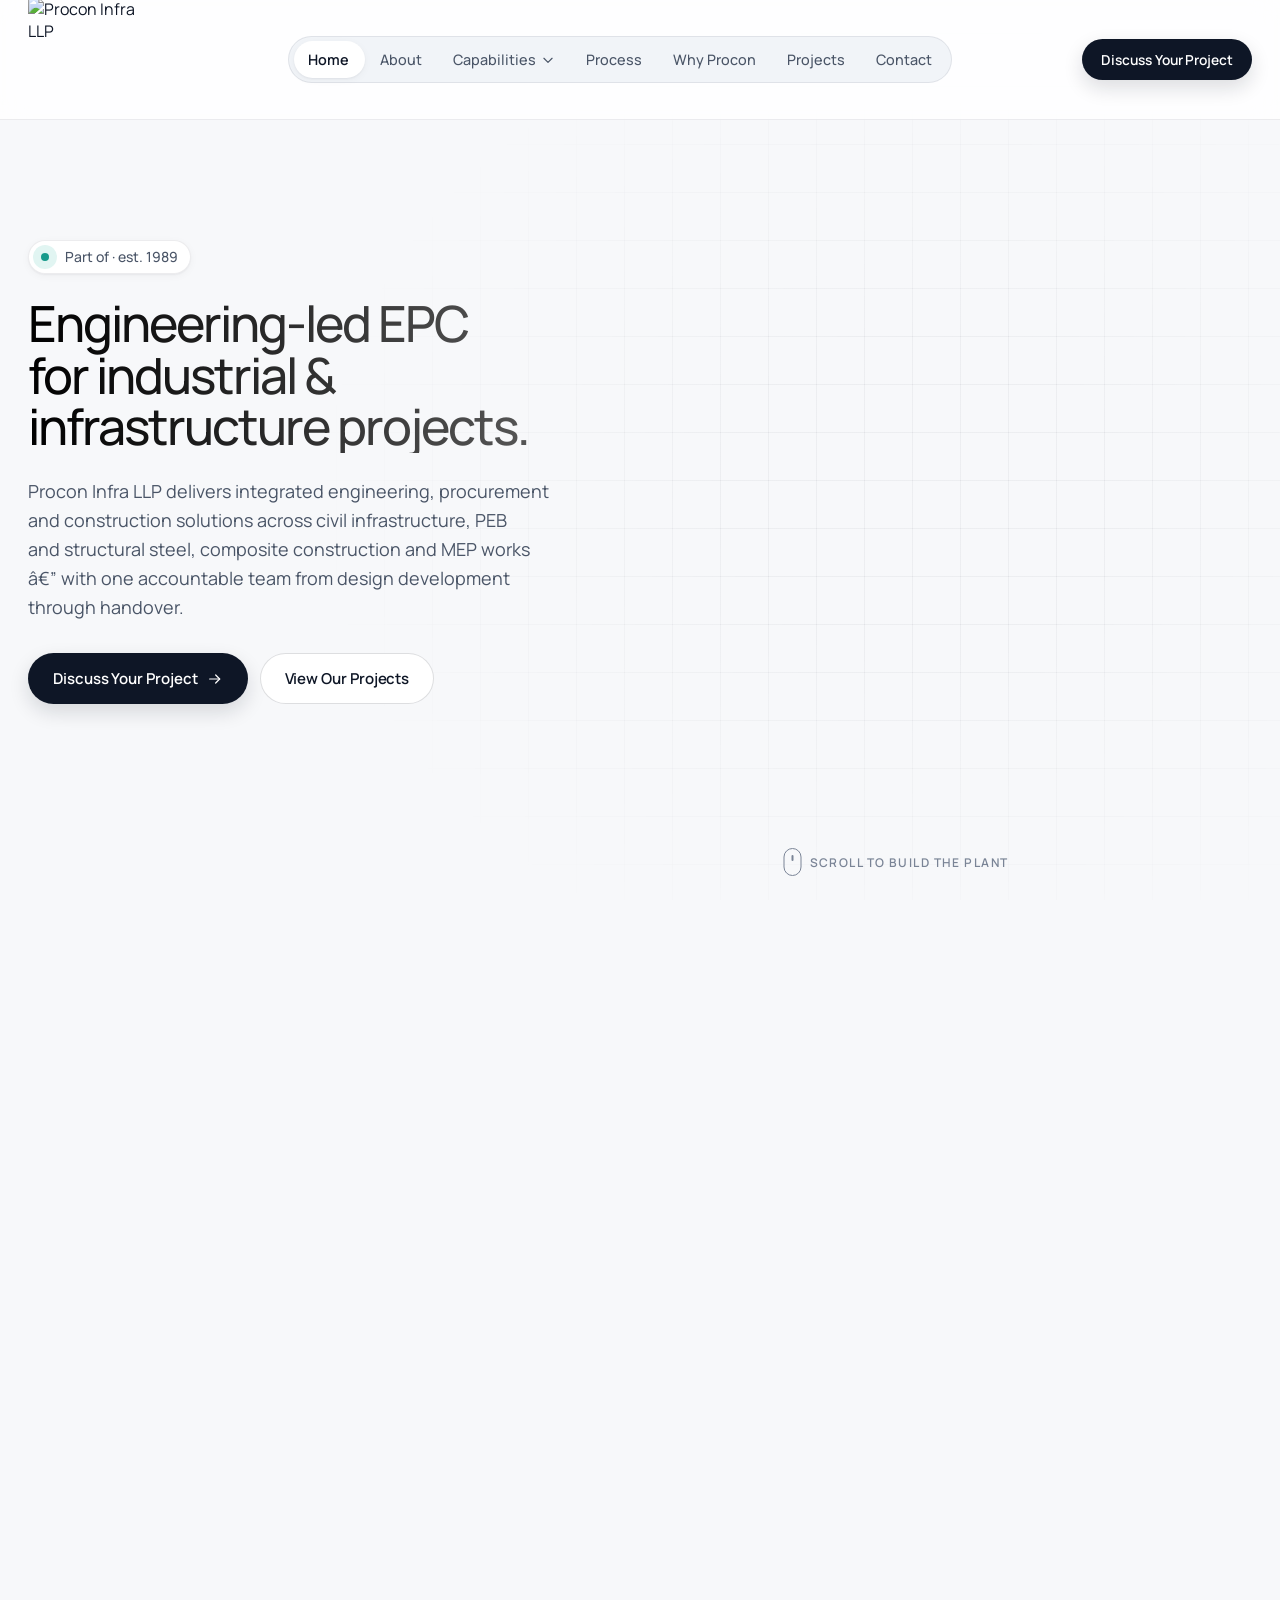
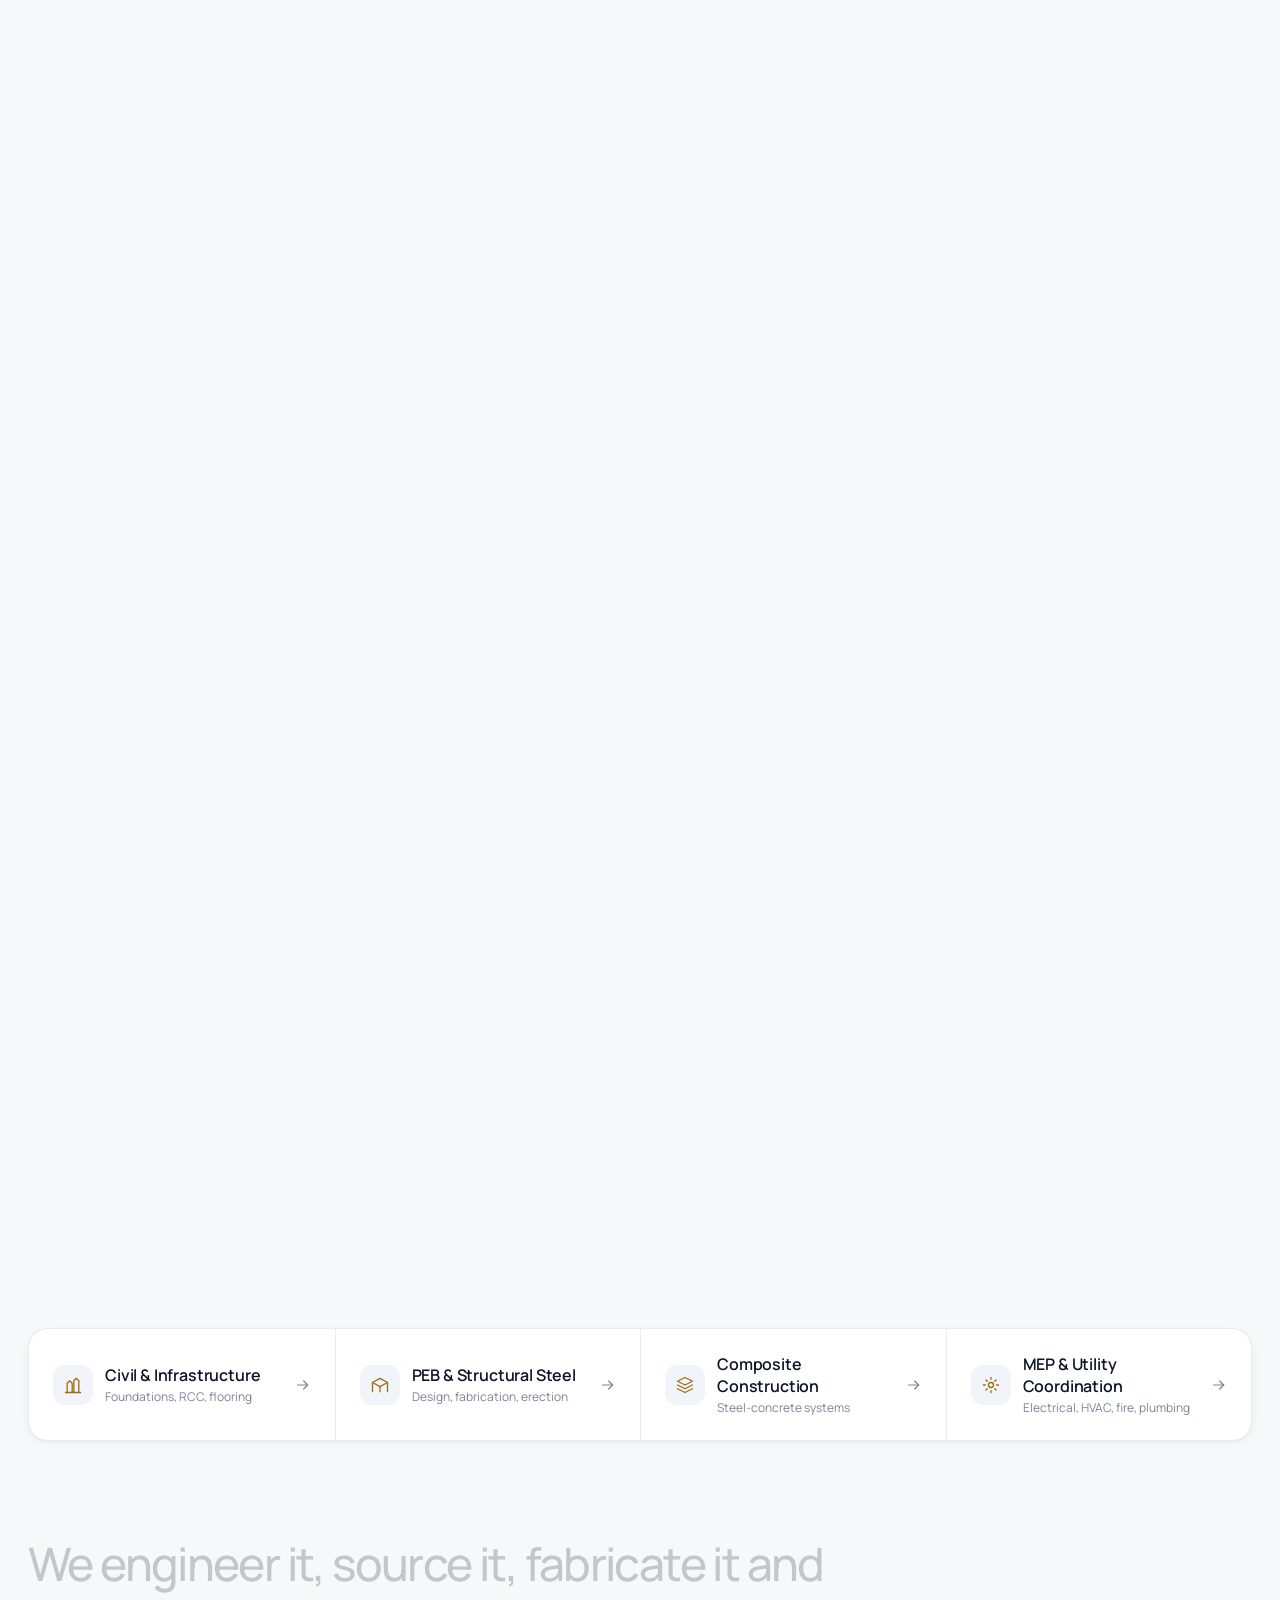
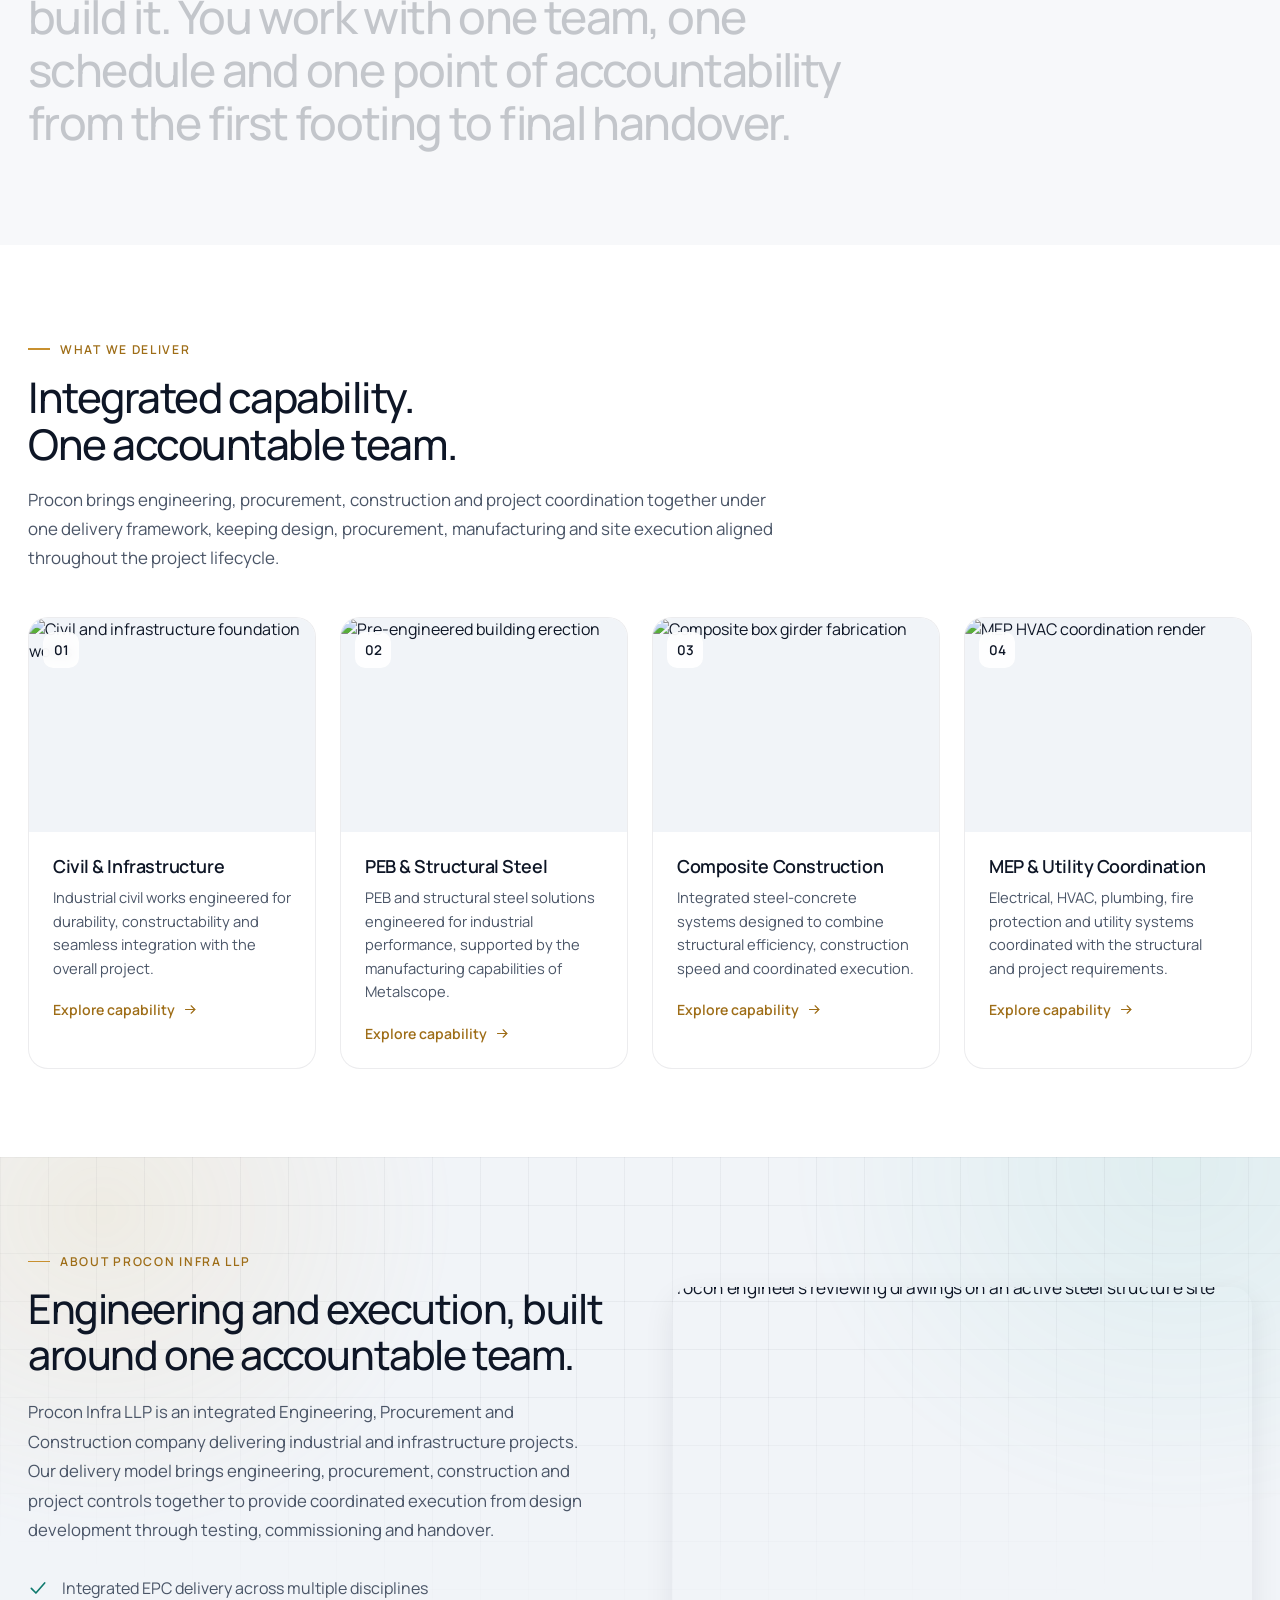
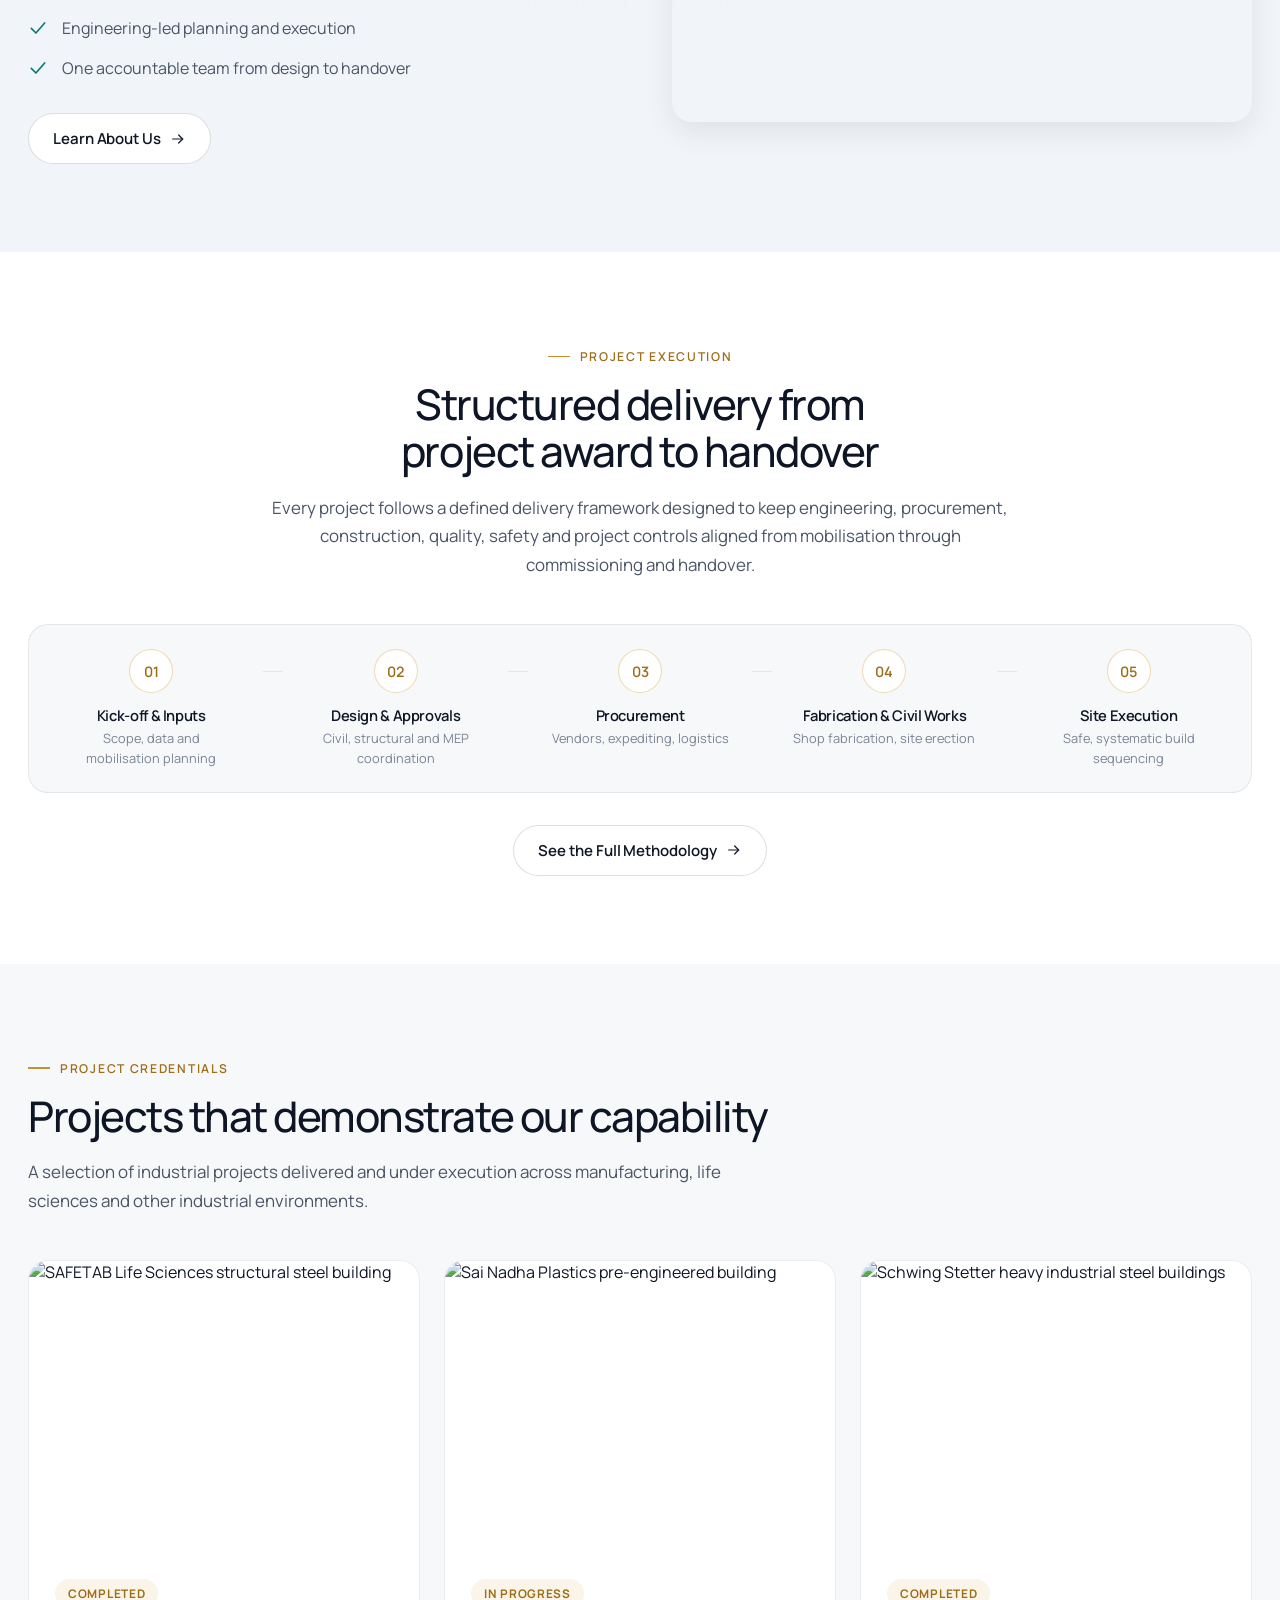
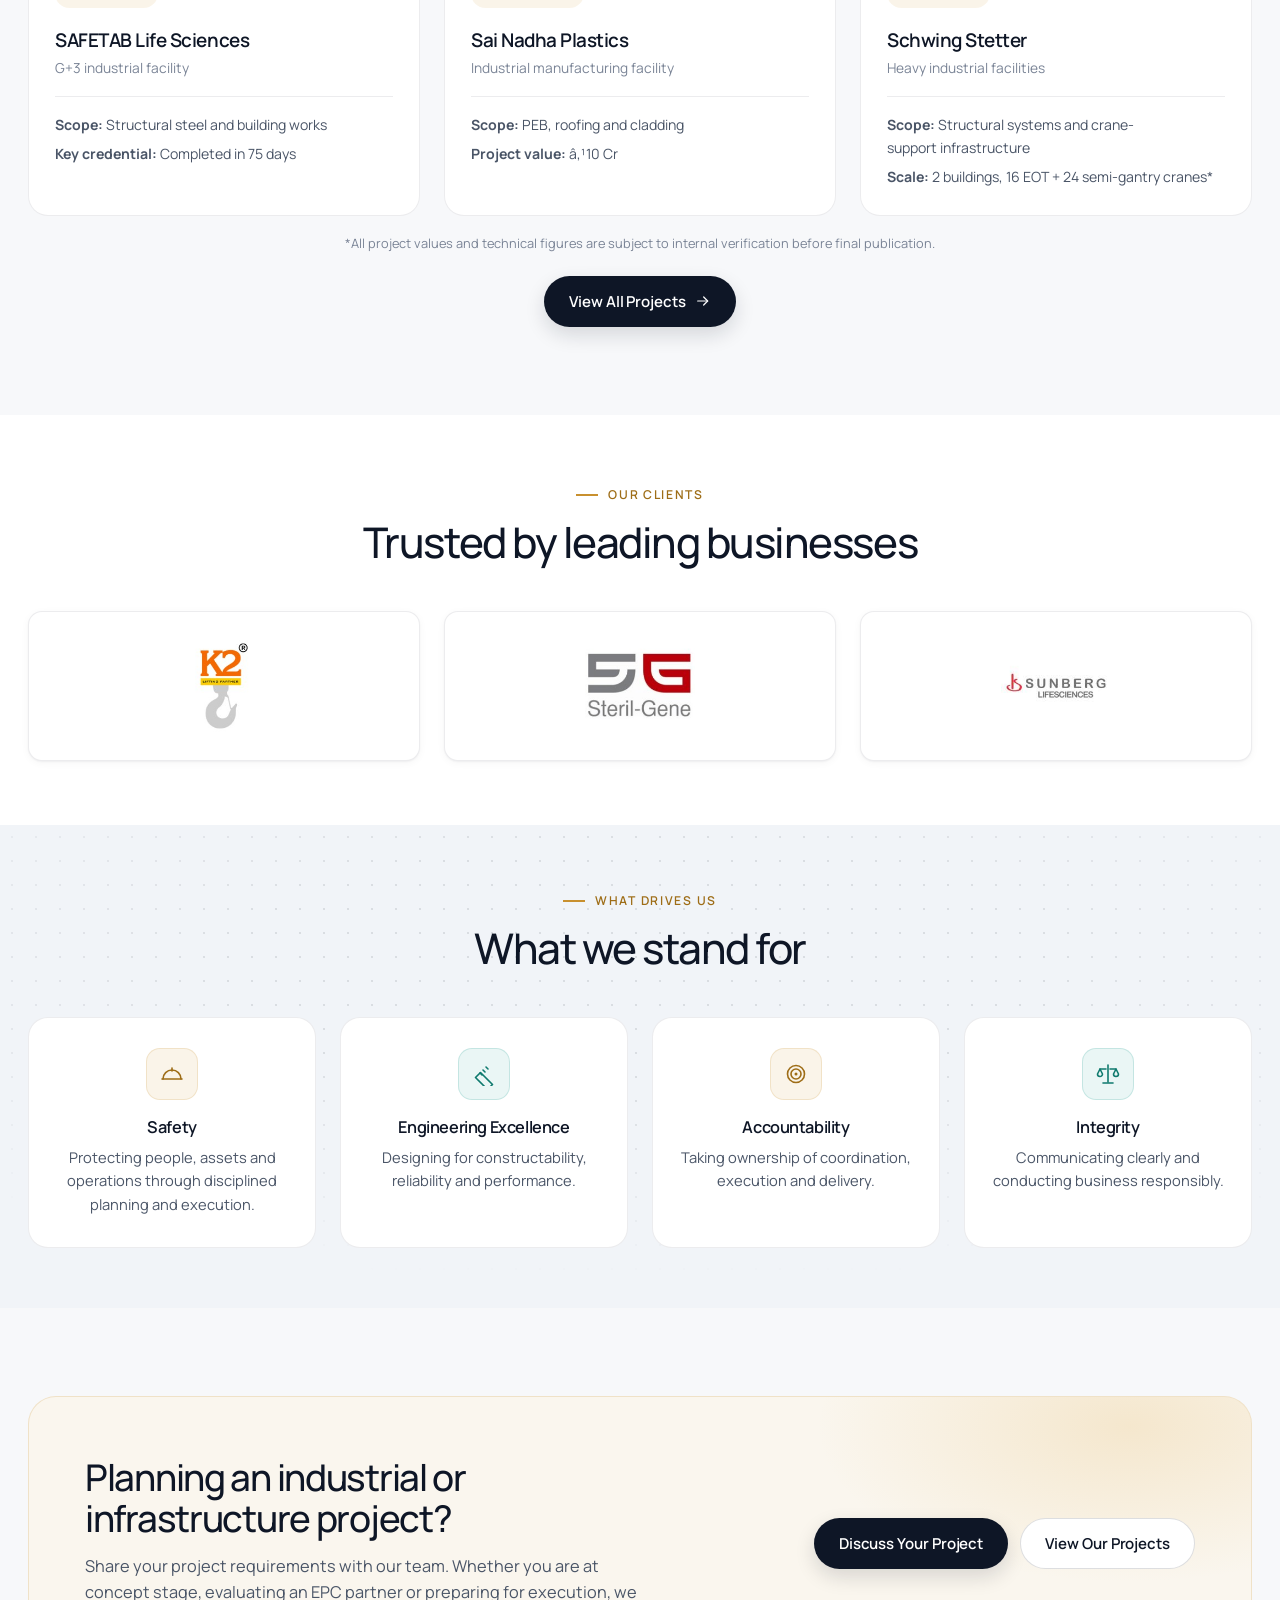
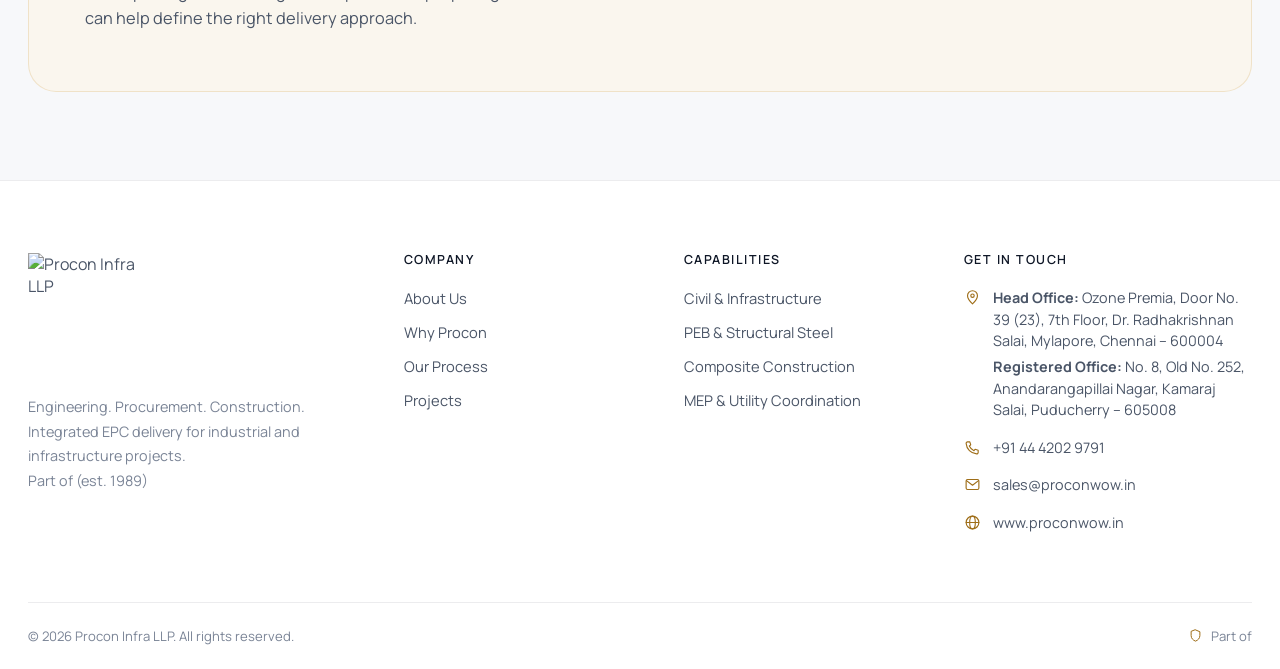
==== commit 8fb99d5f: "fix" ====
--- a/index.html
+++ b/index.html
@@ -342,7 +342,19 @@
       <div>
         <h4>Get in Touch</h4>
         <ul class="footer__contact">
-          <li><svg viewBox="0 0 24 24" fill="none" stroke="currentColor" stroke-width="1.6" stroke-linecap="round" stroke-linejoin="round"><path d="M12 21s7-6.6 7-11.5A7 7 0 0 0 5 9.5C5 14.4 12 21 12 21z"/><circle cx="12" cy="9.5" r="2.4"/></svg> <strong>Head Office:</strong> Ozone Premia, Door No. 39 (23), 7th Floor, Dr. Radhakrishnan Salai, Mylapore, Chennai – 600004<br><strong>Registered Office:</strong> No. 8, Old No. 252, Anandarangapillai Nagar, Kamaraj Salai, Puducherry – 605008</li>
+          <li>
+            <svg viewBox="0 0 24 24" fill="none" stroke="currentColor" stroke-width="1.6" stroke-linecap="round" stroke-linejoin="round">
+              <path d="M12 21s7-6.6 7-11.5A7 7 0 0 0 5 9.5C5 14.4 12 21 12 21z"/><circle cx="12" cy="9.5" r="2.4"/></svg> 
+              <div style="display:flex;flex-direction:column;gap:4px;">
+            <div>
+              <strong>Head Office:</strong> Ozone Premia, Door No. 39 (23), 7th Floor, Dr. Radhakrishnan Salai, Mylapore, Chennai –
+              600004
+            </div>
+            <div> <strong>Registered Office:</strong> No. 8, Old No. 252, Anandarangapillai Nagar, Kamaraj Salai, Puducherry –
+              605008
+            </div>
+              </div>
+            </li>
           <li><svg viewBox="0 0 24 24" fill="none" stroke="currentColor" stroke-width="1.6" stroke-linecap="round" stroke-linejoin="round"><path d="M5 4h3.2l1.3 4.3-2 1.6a13 13 0 0 0 6.6 6.6l1.6-2L20 15.8V19a2 2 0 0 1-2.2 2A16 16 0 0 1 3 6.2 2 2 0 0 1 5 4z"/></svg> +91 44 4202 9791</li>
           <li><svg viewBox="0 0 24 24" fill="none" stroke="currentColor" stroke-width="1.6" stroke-linecap="round" stroke-linejoin="round"><rect x="3" y="5" width="18" height="14" rx="2"/><path d="M3.5 6.5L12 13l8.5-6.5"/></svg> sales@proconwow.in</li>
           <li><svg viewBox="0 0 24 24" fill="none" stroke="currentColor" stroke-width="1.6" stroke-linecap="round" stroke-linejoin="round"><circle cx="12" cy="12" r="9"/><ellipse cx="12" cy="12" rx="4" ry="9"/><line x1="3" y1="12" x2="21" y2="12"/></svg> www.proconwow.in</li>
